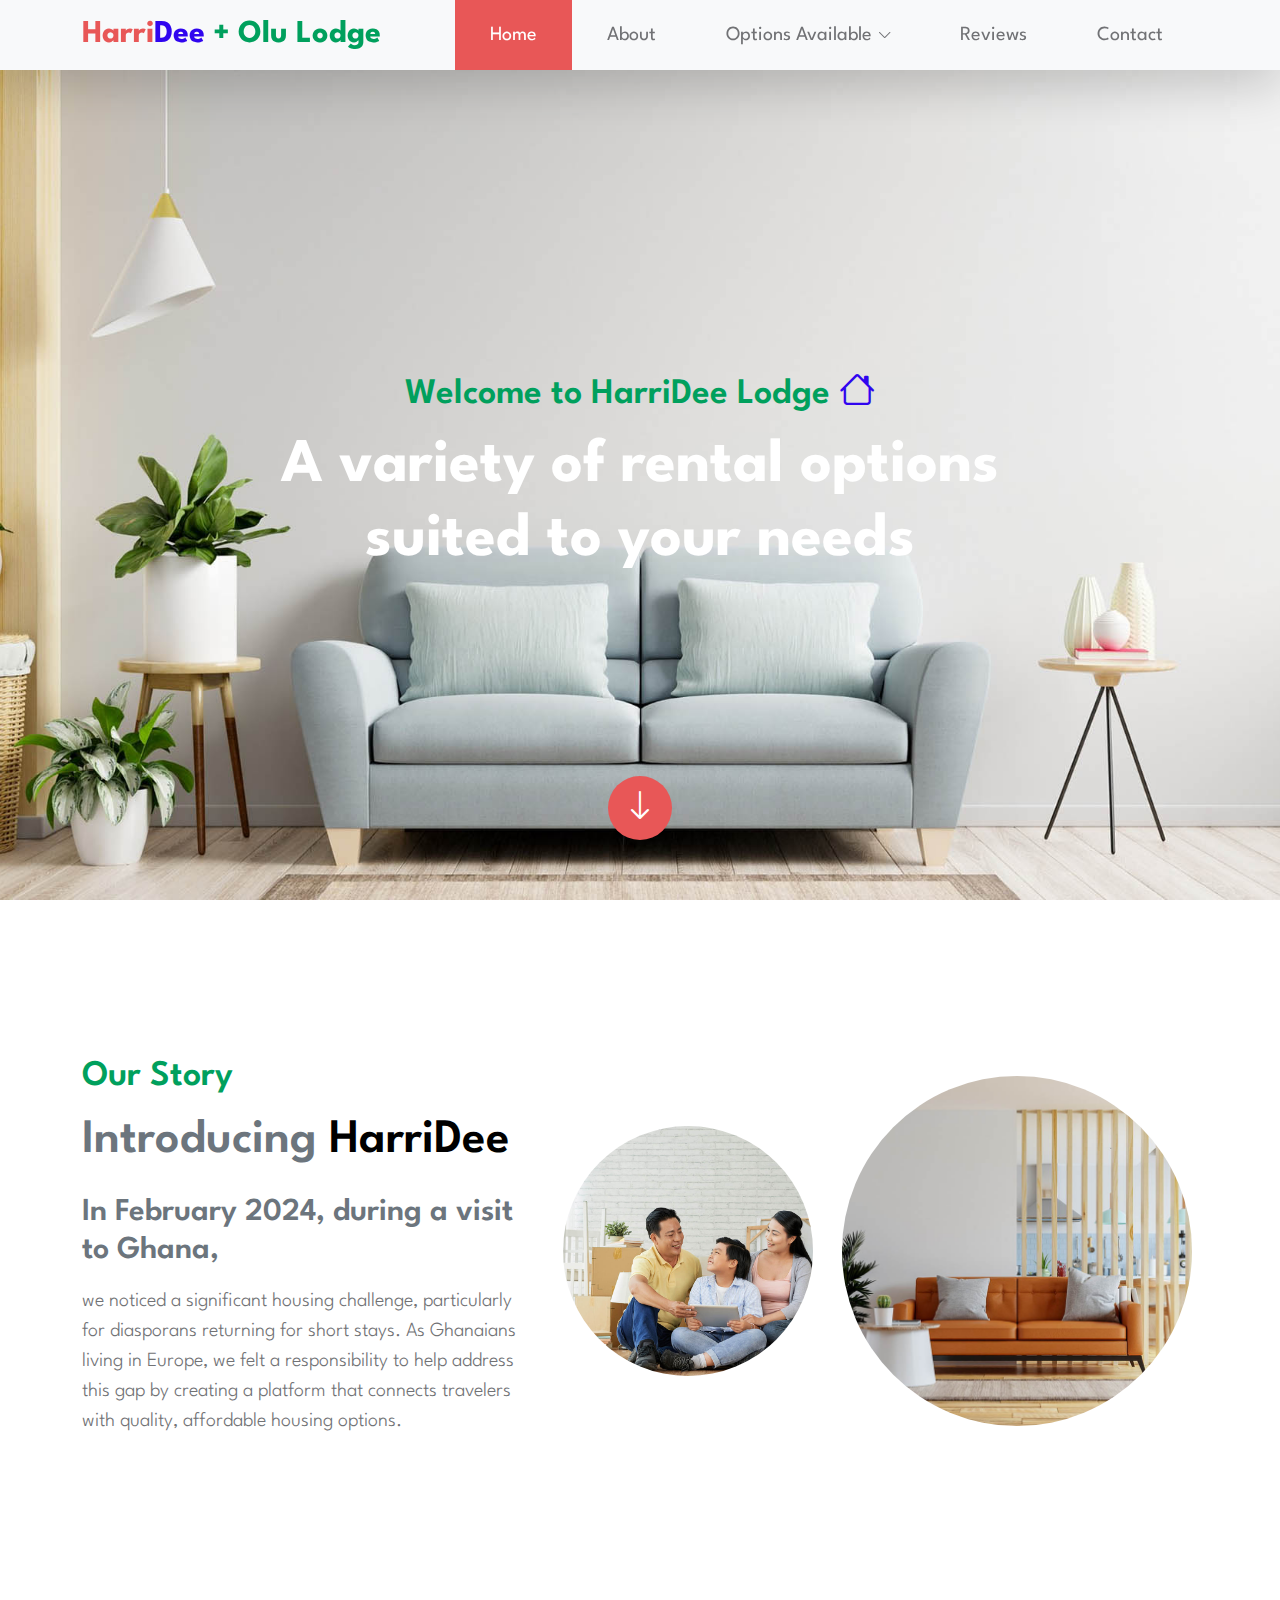
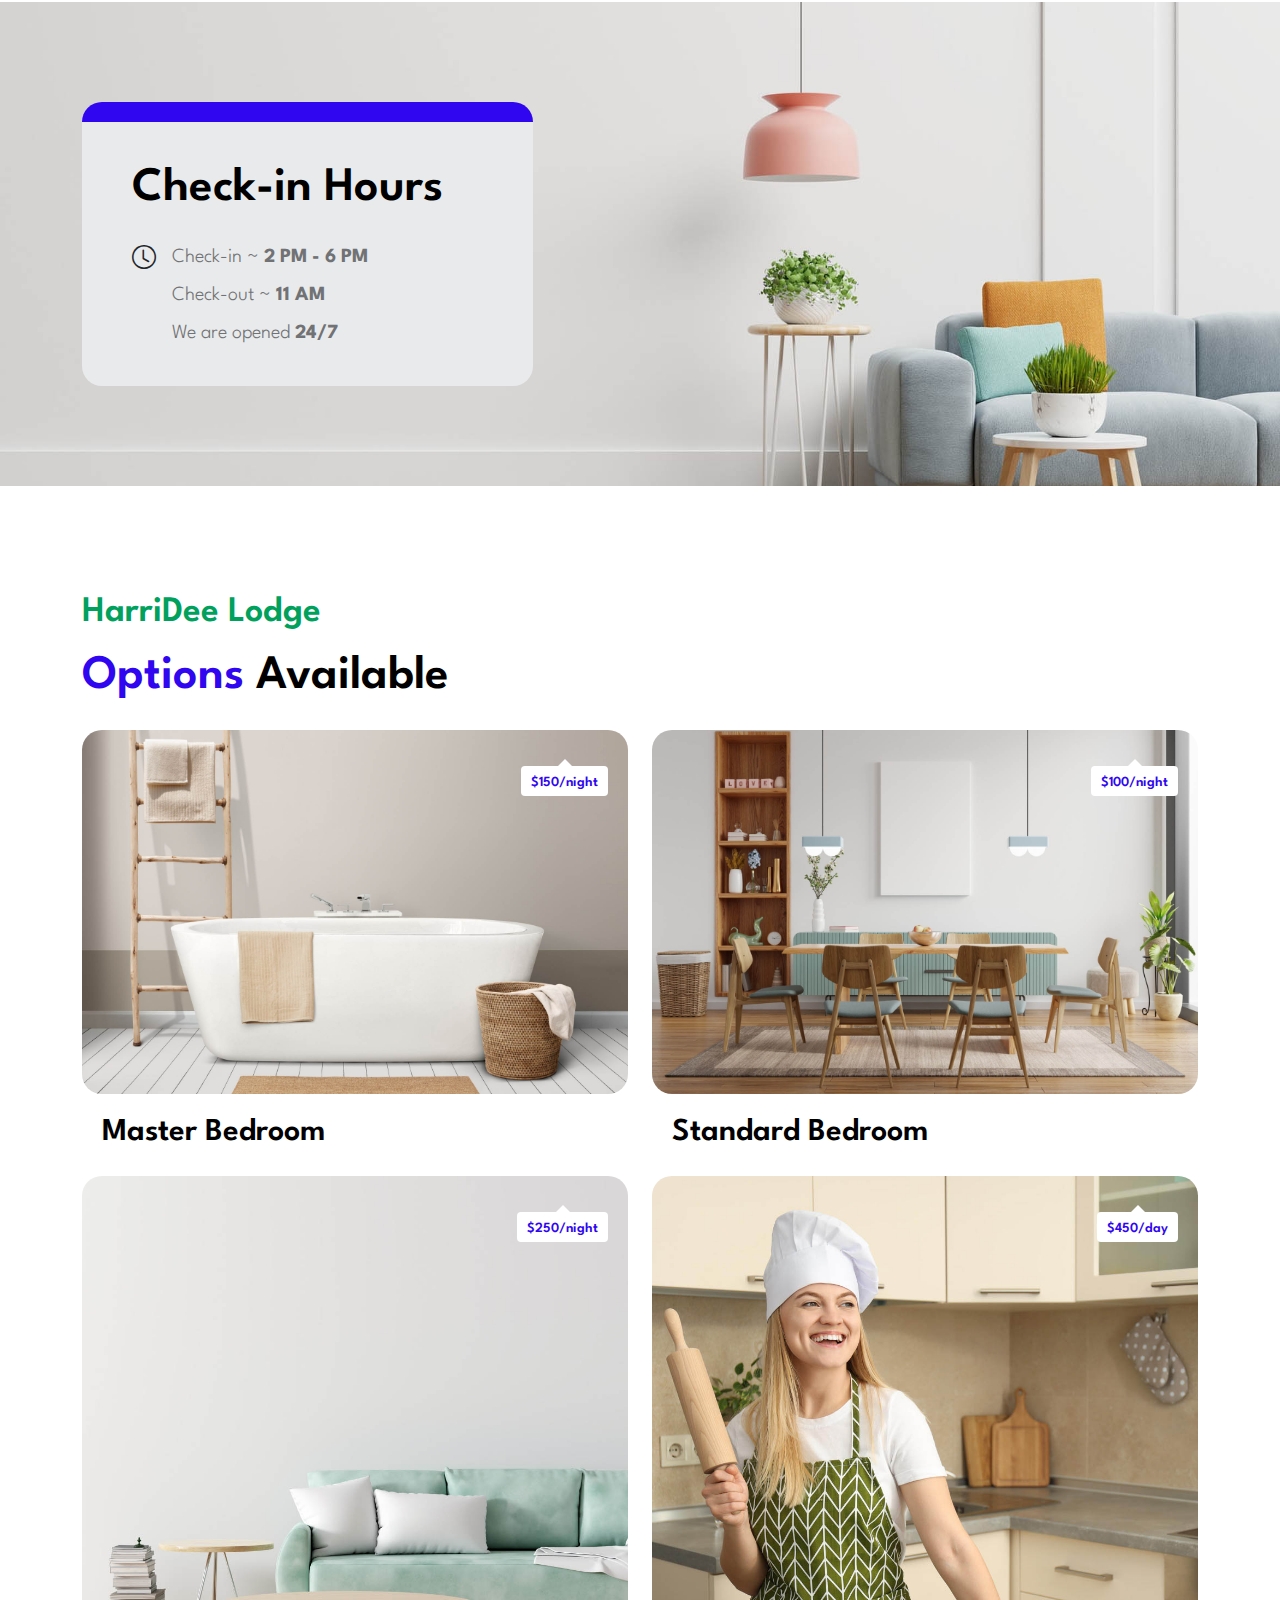
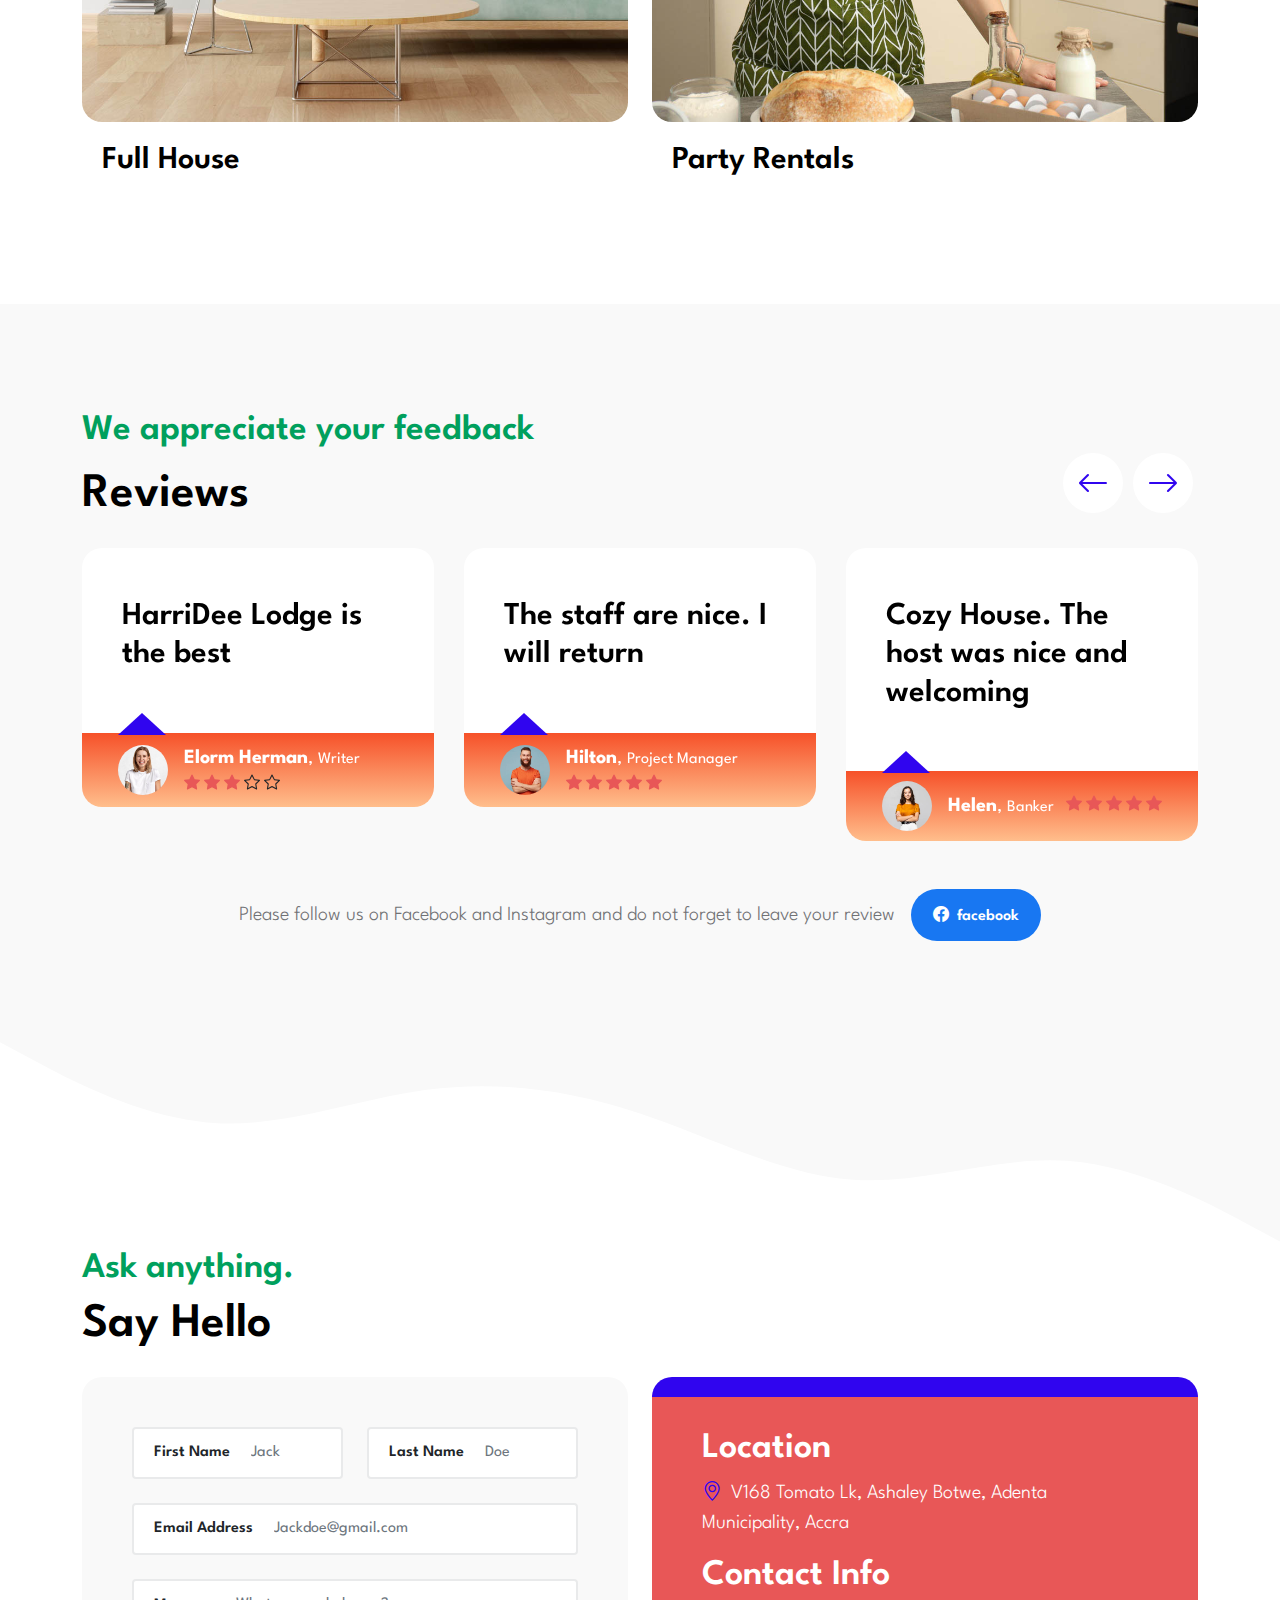
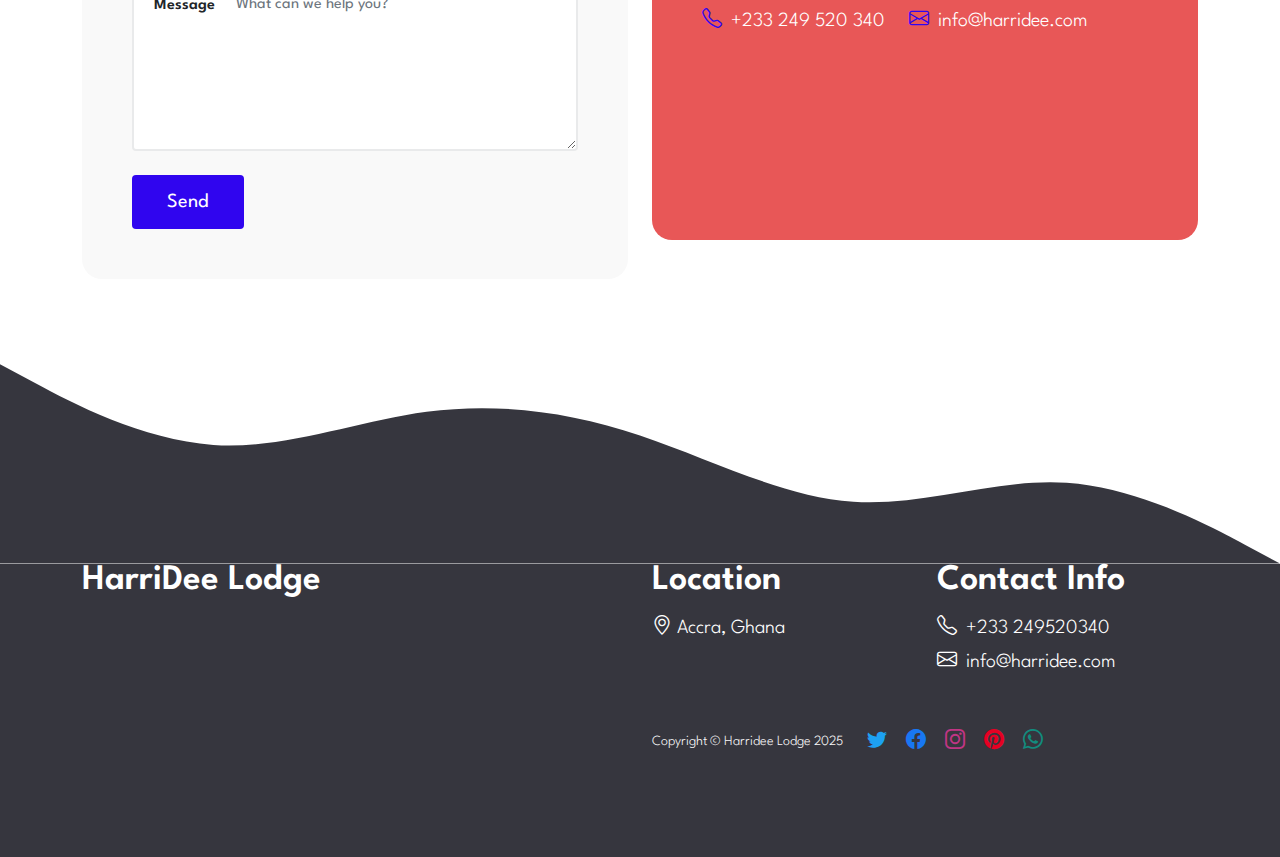
==== index.html @ 0f24d267 "Introduced a new workflow2" ====
<!doctype html>
<html lang="en">
    <head>
        <meta charset="utf-8">
        <meta name="viewport" content="width=device-width, initial-scale=1">

        <meta name="description" content="">
        <meta name="author" content="Tooplate">

        <title>HarriDee Lodge -  HTML CSS Template</title>

        <!-- CSS FILES -->
        <link rel="preconnect" href="https://fonts.googleapis.com">
        
        <link rel="preconnect" href="https://fonts.gstatic.com" crossorigin>

        <link href="https://fonts.googleapis.com/css2?family=League+Spartan:wght@100;300;400;600;700&display=swap" rel="stylesheet">

        <link href="css/bootstrap.min.css" rel="stylesheet">

        <link href="css/bootstrap-icons.css" rel="stylesheet">

        <link href="css/owl.carousel.min.css" rel="stylesheet">

        <link href="css/tooplate-harridee-lodge.css" rel="stylesheet">
        
<!--

Tooplate 2133 Moso Interior template

https://www.tooplate.com/view/2133-moso-interior

Bootstrap 5 HTML CSS Template

-->
    </head>
    
    <body>

        <nav class="navbar navbar-expand-lg bg-light fixed-top shadow-lg">
            <div class="container">
                <a class="navbar-brand" href="index.html">Harri<span class="tooplate-red">Dee</span> <span class="tooplate-green">+ Olu Lodge</span></a>

                <button class="navbar-toggler" type="button" data-bs-toggle="collapse" data-bs-target="#navbarNav" aria-controls="navbarNav" aria-expanded="false" aria-label="Toggle navigation">
                    <span class="navbar-toggler-icon"></span>
                </button>

                <div class="collapse navbar-collapse" id="navbarNav">
                    <ul class="navbar-nav ms-auto">
                        <li class="nav-item">
                            <a class="nav-link click-scroll" href="#section_1">Home</a>
                        </li>

                        <li class="nav-item">
                            <a class="nav-link click-scroll" href="#section_2">About</a>
                        </li>

                        <li class="nav-item dropdown">
                            <a class="nav-link dropdown-toggle click-scroll" href="#section_3" id="navbarLightDropdownMenuLink" role="button" data-bs-toggle="dropdown" aria-expanded="false">Options Available</a>

                            <ul class="dropdown-menu dropdown-menu-light" aria-labelledby="navbarLightDropdownMenuLink">
                                <li><a class="dropdown-item" href="master-bedroom.html">Master Bedroom</a></li>

                                <li><a class="dropdown-item" href="standard-bedroom.html">Standard Bedroom</a></li>

                                <li><a class="dropdown-item" href="full-house.html">Full House</a></li>

                                <li><a class="dropdown-item" href="party-rentals.html">Party Rentals</a></li>
                            </ul>
                        </li>

                        <li class="nav-item">
                            <a class="nav-link click-scroll" href="#section_4">Reviews</a>
                        </li>

                        <li class="nav-item">
                            <a class="nav-link click-scroll" href="#section_5">Contact</a>
                        </li>
                    </ul>
                </div>
            </div>
        </nav>

        <main>

            <section class="hero-section hero-slide d-flex justify-content-center align-items-center" id="section_1">
                <div class="container">
                    <div class="row">

                        <div class="col-lg-8 col-12 text-center mx-auto">
                            <div class="hero-section-text">
                                <small class="section-small-title">Welcome to HarriDee Lodge <i class="hero-icon bi-house"></i></small>

                                <h1 class="hero-title text-white mt-2 mb-4">A variety of rental options suited to your needs</h1>

                                <!-- <form class="custom-form hero-form" action="#" method="get" role="form">
                                    <div class="row">
                                        <div class="col-lg-5 col-md-6 col-12">
                                            <div class="input-group align-items-center">
                                                <label for="product-name">Product</label>

                                                <input type="text" name="product-name" id="product-name" class="form-control" placeholder="Bathroom, Living Room..." required>
                                            </div>
                                        </div>

                                        <div class="col-lg-5 col-md-6 col-12">
                                            <div class="input-group align-items-center">
                                                <label for="last-name">Price</label>

                                                <select name="price-range" class="form-select form-control" id="price-range" aria-label="Default select example">
                                                    <option value="500" selected>$500 to $990</option>
                                                    <option value="1000">$1,000 - 2,900</option>
                                                    <option value="3000">$3,000 - 5,000</option>
                                                    <option value="5000">$5,000 - 10,000</option>
                                                    <option value="11000">$11,000 - 25,000</option>
                                                </select>
                                            </div>
                                        </div>

                                        <div class="col-lg-2 col-md-6 col-12">
                                            <button type="submit" class="form-control">Search</button>
                                        </div>
                                    </div>
                                </form> -->

                                <div class="hero-btn d-flex justify-content-center align-items-center">
                                    <a class="bi-arrow-down hero-btn-link smoothscroll" href="#section_2"></a>
                                </div> 
                            </div>
                        </div>

                    </div>
                </div>
            </section>

            <section class="about-section section-padding" id="section_2">
                <div class="container">
                    <div class="row align-items-center">

                        <div class="col-lg-5 col-12">
                            <small class="section-small-title">Our Story</small>

                            <h2 class="mt-2 mb-4"><span class="text-muted">Introducing</span> HarriDee</h2>

                            <h4 class="text-muted mb-3">In February 2024, during a visit to Ghana,</h4>

                            <p>
                                we noticed a significant housing challenge, particularly for diasporans returning for short stays. As Ghanaians living in Europe, we felt a responsibility to help address this gap by creating a platform that connects travelers with quality, affordable housing options.
                            </p>
                        </div>

                        <div class="col-lg-3 col-md-5 col-5 mx-lg-auto">
                            <img src="images/intro1.jpg" class="about-image about-image-small img-fluid" alt="">
                        </div>

                        <div class="col-lg-4 col-md-7 col-7">
                            <img src="images/intro2.jpg" class="about-image img-fluid" alt="">
                        </div>

                    </div>
                </div>
            </section>


            <section class="featured-section section-padding">
                <div class="container">
                    <div class="row">

                        <div class="col-lg-5 col-12">
                            <div class="custom-block featured-custom-block">
                                <h2 class="mt-2 mb-4">Check-in Hours</h2>

                                <div class="d-flex">
                                    <i class="featured-icon bi-clock me-3"></i>
                                    
                                    <div>
                                        <p class="mb-2">
                                            Check-in ~
                                            <strong class="d-inline">
                                                2 PM - 6 PM
                                            </strong>
                                        </p>

                                        <p class="mb-2">
                                            Check-out ~
                                            <strong class="d-inline">
                                                11 AM
                                            </strong>
                                        </p>

                                        <p class="mb-2">
                                            We are opened
                                            <strong class="d-inline">
                                                24/7
                                            </strong>
                                        </p>
                                    </div>
                                </div>
                            </div>
                        </div>

                    </div>
                </div>
            </section>


            <section class="room-section section-padding" id="section_3">
                <div class="container">
                    <div class="row">

                        <div class="col-lg-12 col-12">
                            <small class="section-small-title">HarriDee Lodge</small>

                            <h2 class="mt-2 mb-4"><span class="tooplate-red">Options </span> Available</h2>
                        </div>

                        <div class="col-lg-6 col-12">
                            <div class="room-thumb">
                                <div class="room-image-wrap">
                                    <a href="master-bedroom.html">
                                        <img src="images/room-options/master1.jpg" class="room-image img-fluid" alt="">
                                    </a>

                                    <div class="room-icons-wrap">
                                        <!-- <div class="room-icons d-flex flex-column align-items-center">
                                            <a href="#" class="room-icon bi-heart"></a>

                                            <a href="#" class="room-icon bi-bookmark"></a>
                                        </div> -->

                                        <p class="room-pricing mb-0 mt-3">
                                            <span class="badge custom-badge">$150/night</span>
                                        </p>
                                    </div>

                                    <div class="room-btn-wrap">
                                        <a href="master-bedroom.html" class="room-btn custom-btn btn d-flex align-items-center align-items-center">Learn more</a>
                                    </div>
                                </div>

                                <div class="room-body">
                                    <h4>Master Bedroom</h4>
                                </div>
                            </div>
                        </div>

                        <div class="col-lg-6 col-12">
                            <div class="room-thumb">
                                <div class="room-image-wrap">
                                    <a href="standard-bedroom.html">
                                        <img src="images/room-options/standard1.jpg" class="room-image img-fluid" alt="">
                                    </a>

                                    <div class="room-icons-wrap">
                                        <!-- <div class="room-icons d-flex flex-column align-items-center">
                                            <a href="#" class="room-icon bi-heart"></a>

                                            <a href="#" class="room-icon bi-bookmark"></a>
                                        </div> -->

                                        <p class="room-pricing mb-0 mt-3">
                                            <span class="badge custom-badge">$100/night</span>
                                        </p>
                                    </div>

                                    <div class="room-btn-wrap">
                                        <a href="standard-bedroom.html" class="room-btn custom-btn btn d-flex align-items-center align-items-center">Learn more</a>
                                    </div>
                                </div>

                                <div class="room-body">
                                    <h4>Standard Bedroom</h4>
                                </div>
                            </div>
                        </div>

                        <div class="col-lg-6 col-12">
                            <div class="room-thumb">
                                <div class="room-image-wrap">
                                    <a href="full-house.html">
                                        <img src="images/room-options/full-house1.jpg" class="room-image img-fluid" alt="">
                                    </a>

                                    <div class="room-icons-wrap">
                                        <!-- <div class="room-icons d-flex flex-column align-items-center">
                                            <a href="#" class="room-icon bi-heart"></a>

                                            <a href="#" class="room-icon bi-bookmark"></a>
                                        </div> -->

                                        <p class="room-pricing mb-0 mt-3">
                                            <span class="badge custom-badge">$250/night</span>
                                        </p>
                                    </div>

                                    <div class="room-btn-wrap">
                                        <a href="full-house.html" class="room-btn custom-btn btn d-flex align-items-center align-items-center">Learn more</a>
                                    </div>
                                </div>

                                <div class="room-body">
                                    <h4>Full House</h4>
                                </div>
                            </div>
                        </div>
                        <div class="col-lg-6 col-12">
                            <div class="room-thumb">
                                <div class="room-image-wrap">
                                    <a href="party-rentals.html">
                                        <img src="images/room-options/party1.jpg" class="room-image img-fluid" alt="">
                                    </a>

                                    <div class="room-icons-wrap">
                                        <!-- <div class="room-icons d-flex flex-column align-items-center">
                                            <a href="#" class="room-icon bi-heart"></a>

                                            <a href="#" class="room-icon bi-bookmark"></a>
                                        </div> -->

                                        <p class="room-pricing mb-0 mt-3">
                                            <span class="badge custom-badge">$450/day</span>
                                        </p>
                                    </div>

                                    <div class="room-btn-wrap">
                                        <a href="party-rentals.html" class="room-btn custom-btn btn d-flex align-items-center align-items-center">Learn more</a>
                                    </div>
                                </div>

                                <div class="room-body">
                                    <h4>Party Rentals</h4>
                                </div>
                            </div>
                        </div>

                        <!-- <div class="col-lg-4 col-12">
                            <div class="room-thumb">
                                <div class="room-image-wrap">
                                    <a href="room-detail.html">
                                        <img src="images/room/childrens-bed-nursery-cot-velvet-childrens-room.jpg" class="room-image img-fluid" alt="">
                                    </a>

                                    <div class="room-icons-wrap">
                                        <div class="room-icons d-flex flex-column align-items-center">
                                            <a href="#" class="room-icon bi-heart"></a>

                                            <a href="#" class="room-icon bi-bookmark"></a>
                                        </div>

                                        <p class="room-pricing mb-0 mt-3">
                                            <span class="badge custom-badge">$850</span>
                                        </p>
                                    </div>

                                    <div class="room-btn-wrap">
                                        <a href="room-detail.html" class="room-btn custom-btn btn d-flex align-items-center align-items-center">Learn more</a>
                                    </div>
                                </div>

                                <div class="room-body">
                                    <h4>Childrens Bedroom</h4>
                                </div>
                            </div>
                        </div> -->

                        <!-- <div class="col-lg-12 col-12">
                            <nav aria-label="Page navigation example">
                                <ul class="pagination justify-content-center">
                                    <li class="page-item">
                                        <a class="page-link" href="#" aria-label="Previous">
                                            <span aria-hidden="true">&laquo;</span>
                                        </a>
                                    </li>

                                    <li class="page-item active" aria-current="page">
                                        <a class="page-link" href="#">1</a>
                                    </li>
                                    
                                    <li class="page-item">
                                        <a class="page-link" href="#">2</a>
                                    </li>
                                    
                                    <li class="page-item">
                                        <a class="page-link" href="#">3</a>
                                    </li>

                                    <li class="page-item">
                                        <a class="page-link" href="#">4</a>
                                    </li>

                                    <li class="page-item">
                                        <a class="page-link" href="#">5</a>
                                    </li>
                                    
                                    <li class="page-item">
                                        <a class="page-link" href="#" aria-label="Next">
                                            <span aria-hidden="true">&raquo;</span>
                                        </a>
                                    </li>
                                </ul>
                            </nav>
                        </div> -->

                    </div>
                </div>
            </section>


            <section class="reviews-section section-padding pb-0" id="section_4">
                <div class="container">
                    <div class="row">

                        <div class="col-lg-12 col-12">
                            <small class="section-small-title">We appreciate your feedback</small>

                            <h2 class="mt-2 mb-4">Reviews</h2>

                            <div class="owl-carousel reviews-carousel">
                                <div class="reviews-thumb">
                                    <div class="reviews-body">
                                        <h4>HarriDee Lodge is the best</h4>
                                    </div>

                                    <div class="reviews-bottom reviews-bottom-up d-flex align-items-center">
                                        <img src="images/avatar/avatar1.jpg" class="avatar-image img-fluid" alt="">

                                        <div class="d-flex align-items-center justify-content-between flex-wrap w-100 ms-3">
                                            <p class="text-white mb-0">
                                                <strong>Elorm Herman</strong>, <small>Writer</small>
                                            </p>

                                            <div class="reviews-icons">
                                                <i class="bi-star-fill"></i>
                                                <i class="bi-star-fill"></i>
                                                <i class="bi-star-fill"></i>
                                                <i class="bi-star"></i>
                                                <i class="bi-star"></i>
                                            </div>
                                        </div>
                                    </div>
                                </div>

                                <div class="reviews-thumb">
                                    <div class="reviews-body">
                                        <h4>The staff are nice. I will return</h4>
                                    </div>

                                    <div class="reviews-bottom reviews-bottom-up d-flex align-items-center">
                                        <img src="images/avatar/avatar2.jpg" class="avatar-image img-fluid" alt="">

                                        <div class="d-flex align-items-center justify-content-between flex-wrap w-100 ms-3">
                                            <p class="text-white mb-0">
                                                <strong>Hilton</strong>, <small>Project Manager</small>
                                            </p>

                                            <div class="reviews-icons">
                                                <i class="bi-star-fill"></i>
                                                <i class="bi-star-fill"></i>
                                                <i class="bi-star-fill"></i>
                                                <i class="bi-star-fill"></i>
                                                <i class="bi-star-fill"></i>
                                            </div>
                                        </div>
                                    </div>
                                </div>

                                <div class="reviews-thumb">
                                    <div class="reviews-body">
                                        <h4>Cozy House. The host was nice and welcoming</h4>
                                    </div>

                                    <div class="reviews-bottom reviews-bottom-up d-flex align-items-center">
                                        <img src="images/avatar/avatar3.jpg" class="avatar-image img-fluid" alt="">

                                        <div class="d-flex align-items-center justify-content-between flex-wrap w-100 ms-3">
                                            <p class="text-white mb-0">
                                                <strong>Helen</strong>, <small>Banker</small>
                                            </p>

                                            <div class="reviews-icons">
                                                <i class="bi-star-fill"></i>
                                                <i class="bi-star-fill"></i>
                                                <i class="bi-star-fill"></i>
                                                <i class="bi-star-fill"></i>
                                                <i class="bi-star-fill"></i>
                                            </div>
                                        </div>
                                    </div>
                                </div>

                                <div class="reviews-thumb">
                                    <div class="reviews-body">
                                        <h4>They have everything you could ask for</h4>
                                    </div>

                                    <div class="reviews-bottom reviews-bottom-up d-flex align-items-center">
                                        <img src="images/avatar/avatar4.jpg" class="avatar-image img-fluid" alt="">

                                        <div class="d-flex align-items-center justify-content-between flex-wrap w-100 ms-3">
                                            <p class="text-white mb-0">
                                                <strong>Portu</strong>, <small>Teacher</small>
                                            </p>

                                            <div class="reviews-icons">
                                                <i class="bi-star-fill"></i>
                                                <i class="bi-star-fill"></i>
                                                <i class="bi-star-fill"></i>
                                                <i class="bi-star-fill"></i>
                                                <i class="bi-star"></i>
                                            </div>
                                        </div>
                                    </div>
                                </div>

                                <div class="reviews-thumb">
                                    <div class="reviews-body">
                                        <h4>Thank you for the hospitality</h4>
                                    </div>

                                    <div class="reviews-bottom reviews-bottom-up d-flex align-items-center">
                                        <img src="images/avatar/avatar5.jpg" class="avatar-image img-fluid" alt="">

                                        <div class="d-flex align-items-center justify-content-between flex-wrap w-100 ms-3">
                                            <p class="text-white mb-0">
                                                <strong>Christable</strong>, <small>Nurse</small>
                                            </p>

                                            <div class="reviews-icons">
                                                <i class="bi-star-fill"></i>
                                                <i class="bi-star-fill"></i>
                                                <i class="bi-star-fill"></i>
                                                <i class="bi-star-fill"></i>
                                                <i class="bi-star"></i>
                                            </div>
                                        </div>
                                    </div>
                                </div>
                            </div>

                            <div class="col-lg-12 col-12">
                                <p class="d-flex justify-content-center align-items-center mt-lg-5">Please follow us on Facebook and Instagram and do not forget to leave your review <a href="#" class="custom-btn btn ms-3"><i class="bi-facebook me-2"></i>facebook</a></p>
                            </div>
                        </div>

                    </div>
                </div>
            </section>


            <section class="contact-section" id="section_5">
                <svg xmlns="http://www.w3.org/2000/svg" viewBox="0 0 1440 320"><path fill="#f9f9f9" fill-opacity="1" d="M0,96L40,117.3C80,139,160,181,240,186.7C320,192,400,160,480,149.3C560,139,640,149,720,176C800,203,880,245,960,250.7C1040,256,1120,224,1200,229.3C1280,235,1360,277,1400,298.7L1440,320L1440,0L1400,0C1360,0,1280,0,1200,0C1120,0,1040,0,960,0C880,0,800,0,720,0C640,0,560,0,480,0C400,0,320,0,240,0C160,0,80,0,40,0L0,0Z"></path></svg>
                <div class="container">
                    <div class="row">

                        <div class="col-lg-12 col-12">
                            <small class="section-small-title">Ask anything.</small>

                            <h2 class="mb-4">Say Hello</h2>
                        </div>

                        <div class="col-lg-6 col-12">
                            <form class="custom-form contact-form" action="#" method="post" role="form">
                                <div class="row">
                                    <div class="col-lg-6 col-md-6 col-12">
                                        <div class="input-group align-items-center">
                                            <label for="first-name">First Name</label>

                                            <input type="text" name="first-name" id="first-name" class="form-control" placeholder="Jack" required>
                                        </div>
                                    </div>

                                    <div class="col-lg-6 col-md-6 col-12">
                                        <div class="input-group align-items-center">
                                            <label for="last-name">Last Name</label>

                                            <input type="text" name="last-name" id="last-name" class="form-control" placeholder="Doe" required>
                                        </div>
                                    </div>
                                </div>

                                <div class="input-group align-items-center">
                                    <label for="email">Email Address</label>

                                     <input type="email" name="email" id="email" pattern="[^ @]*@[^ @]*" class="form-control" placeholder="Jackdoe@gmail.com" required>
                                </div>

                                <div class="input-group textarea-group">
                                    <label for="message">Message</label>

                                    <textarea name="message" rows="6" class="form-control" id="message" placeholder="What can we help you?"></textarea>
                                </div>

                                <div class="col-lg-3 col-md-4 col-6">
                                    <button type="submit" class="form-control">Send</button>
                                </div>
                            </form>
                        </div>

                        <div class="col-lg-6 col-12 mt-5 mt-lg-0">
                            <div class="custom-block">

                                <h3 class="text-white mb-2">Location</h3>

                                <p class="text-white mb-2">
                                    <i class="contact-icon bi-geo-alt me-1"></i>

                                    V168 Tomato Lk, Ashaley Botwe, Adenta Municipality, Accra
                                </p>

                                <h3 class="text-white mt-3 mb-2">Contact Info</h3>

                                <div class="d-flex flex-wrap">
                                    <p class="text-white mb-2 me-4">
                                        <i class="contact-icon bi-telephone me-1"></i>

                                        <a href="tel: 090-080-0760" class="text-white">
                                            +233 249 520 340
                                        </a>
                                    </p>

                                    <p class="text-white">
                                        <i class="contact-icon bi-envelope me-1"></i>

                                        <a href="mailto:info@company.com" class="text-white">
                                            info@harridee.com
                                        </a>
                                    </p>
                                </div>

                                <iframe class="google-map mt-2" src="https://maps.app.goo.gl/jLnEjmfNmerigtCb9" width="100%" height="150" style="border:0;" allowfullscreen="" loading="lazy"></iframe>
                            </div>
                        </div>

                    </div>
                </div>
            </section>

            <svg xmlns="http://www.w3.org/2000/svg" viewBox="0 0 1440 320"><path fill="#36363e" fill-opacity="1" d="M0,96L40,117.3C80,139,160,181,240,186.7C320,192,400,160,480,149.3C560,139,640,149,720,176C800,203,880,245,960,250.7C1040,256,1120,224,1200,229.3C1280,235,1360,277,1400,298.7L1440,320L1440,320L1400,320C1360,320,1280,320,1200,320C1120,320,1040,320,960,320C880,320,800,320,720,320C640,320,560,320,480,320C400,320,320,320,240,320C160,320,80,320,40,320L0,320Z"></path></svg>            
        </main>

        <footer class="site-footer section-padding">
            <div class="container">
                <div class="row">

                    <div class="col-lg-3 col-md-5 col-12 mb-3">
                        <h3><a href="index.html" class="custom-link mb-1">HarriDee Lodge</a></h3>
                    </div>

                    <div class="col-lg-3 col-md-3 col-12 ms-lg-auto mb-3">
                        <h3 class="text-white mb-3">Location</h3>

                        <p class="text-white mt-2">
                            <i class="bi-geo-alt"></i>
                            Accra, Ghana
                        </p>
                    </div>

                    <div class="col-lg-3 col-md-4 col-12 mb-3">
                        <h3 class="text-white mb-3">Contact Info</h3>

                            <p class="text-white mb-1">
                                <i class="bi-telephone me-1"></i>

                                <a href="tel: 090-080-0760" class="text-white">
                                    +233 249520340
                                </a>
                            </p>

                            <p class="text-white mb-0">
                                <i class="bi-envelope me-1"></i>

                                <a href="mailto:info@company.com" class="text-white">
                                    info@harridee.com
                                </a>
                            </p>
                    </div>

                    <div class="col-lg-6 col-md-7 copyright-text-wrap col-12 d-flex flex-wrap align-items-center mt-4 ms-auto">
                        <p class="copyright-text mb-0 me-4">Copyright © Harridee Lodge 2025</p>

                        <ul class="social-icon">
                            <li class="social-icon-item">
                                <a href="#" class="social-icon-link social-icon-twitter bi-twitter"></a>
                            </li>

                            <li class="social-icon-item">
                                <a href="#" class="social-icon-link social-icon-facebook bi-facebook"></a>
                            </li>

                            <li class="social-icon-item">
                                <a href="#" class="social-icon-link social-icon-instagram bi-instagram"></a>
                            </li>

                            <li class="social-icon-item">
                                <a href="#" class="social-icon-link social-icon-pinterest bi-pinterest"></a>
                            </li>

                            <li class="social-icon-item">
                                <a href="#" class="social-icon-link social-icon-whatsapp bi-whatsapp"></a>
                            </li>
                        </ul>
                    </div>

                </div>
            </div>
        </footer>

        <!-- JAVASCRIPT FILES -->
        <script src="js/jquery.min.js"></script>
        <script src="js/bootstrap.min.js"></script>
        <script src="js/click-scroll.js"></script>
        <script src="js/jquery.backstretch.min.js"></script>
        <script src="js/owl.carousel.min.js"></script>
        <script src="js/custom.js"></script>

    </body>
</html>
---- css/tooplate-harridee-lodge.css ----
/*

Tooplate 2133 Moso Interior tooplate-moso-interior

https://www.tooplate.com/view/2133-moso-interior

*/

/*---------------------------------------
  CUSTOM PROPERTIES ( VARIABLES )             
-----------------------------------------*/
:root {
  --white-color:                  #ffffff;
  --primary-color:                #e85757;
  --secondary-color:              #3005ef;
  --section-bg-color:             #f9f9f9;
  --site-footer-bg-color:         #36363e;
  --custom-btn-bg-color:          #00a05d;
  --dark-color:                   #000000;
  --p-color:                      #717275;
  --border-color:                 #e9eaeb;

  --twitter-color:                #1da1f2;
  --facebook-color:               #1877f2;
  --instagram-color:              #c13584;
  --pinterest-color:              #e60023;
  --whatsapp-color:               #128c7e;

  --body-font-family:             'League Spartan', sans-serif;

  --h1-font-size:                 62px;
  --h2-font-size:                 48px;
  --h3-font-size:                 36px;
  --h4-font-size:                 32px;
  --h5-font-size:                 24px;
  --h6-font-size:                 22px;
  --p-font-size:                  20px;
  --btn-font-size:                16px;
  --copyright-font-size:          14px;

  --border-radius-large:          100px;
  --border-radius-medium:         20px;
  --border-radius-small:          10px;

  --font-weight-thin:             100;
  --font-weight-light:            300;
  --font-weight-normal:           400;
  --font-weight-semibold:         600;
  --font-weight-bold:             700;
}

body {
    background-color: var(--white-color);
    font-family: var(--body-font-family); 
    padding-top: 70px;
}

/*---------------------------------------
  TYPOGRAPHY               
-----------------------------------------*/

h2,
h3,
h4,
h5,
h6 {
  color: var(--dark-color);
}

h1,
h2,
h3,
h4,
h5,
h6 {
  font-weight: var(--font-weight-semibold);
}

h1 {
  font-size: var(--h1-font-size);
  font-weight: var(--font-weight-bold);
}

h2 {
  font-size: var(--h2-font-size);
}

h3 {
  font-size: var(--h3-font-size);
}

h4 {
  font-size: var(--h4-font-size);
}

h5 {
  font-size: var(--h5-font-size);
  line-height: normal;
}

h6 {
  font-size: var(--h6-font-size);
}

p {
  color: var(--p-color);
  font-size: var(--p-font-size);
  font-weight: var(--font-weight-light);
}

ul li {
  color: var(--p-color);
  font-size: var(--p-font-size);
  font-weight: var(--font-weight-normal);
}

a, 
button {
  touch-action: manipulation;
  transition: all 0.3s;
}

a {
  color: var(--p-color);
  text-decoration: none;
}

a:hover {
  color: var(--secondary-color);
}

b,
strong {
  font-weight: var(--font-weight-bold);
}

.tooplate-red {
	color: var(--secondary-color);
}
.tooplate-green {
	color: var(--custom-btn-bg-color);
}


/*---------------------------------------
  SECTION               
-----------------------------------------*/
.section-padding {
  padding-top: 100px;
  padding-bottom: 100px;
}

.section-bg {
  background: var(--section-bg-color);
}

.section-small-title {
  color: var(--custom-btn-bg-color);
  font-size: var(--h3-font-size);
  font-weight: var(--font-weight-semibold);
  display: block;
}

.section-overlay {
  background: rgba(0, 0, 0, 0.25);
  position: absolute;
  top: 0;
  left: 0;
  pointer-events: none;
  width: 100%;
  height: 100%;
}

.custom-block {
  background: var(--primary-color);
  border-top: 20px solid var(--secondary-color);
  border-radius: var(--border-radius-medium);
  position: relative;
  overflow: hidden;
  padding: 30px 50px;
}

.featured-custom-block {
  background: var(--border-color);
}

.room-detail-custom-block {
  background: transparent;
  border-top: 0;
  border-radius: 0;
  padding: 30px;
}

.pagination {
  margin-top: 30px;
  margin-bottom: 0;
}

.page-link {
  border-color: var(--border-color);
  border-radius: var(--border-radius-large);
  color: var(--p-color);
  font-size: var(--copyright-font-size);
  padding: 0;
  width: 45px;
  height: 45px;
  line-height: 45px;
  text-align: center;
  margin-right: 10px;
  margin-left: 10px;
}

.page-item.active .page-link,
.page-link:hover {
  background: var(--secondary-color);
  border-color: transparent;
  color: var(--white-color);
}

.page-item:first-child .page-link,
.page-item:last-child .page-link {
  border: 0;
  border-radius: var(--border-radius-large);
}

.page-item:not(:first-child) .page-link {
  margin-left: 5px;
}


/*---------------------------------------
  CUSTOM LINK               
-----------------------------------------*/
.custom-link {
  color: var(--p-color);
  position: relative;
  overflow: hidden;
  z-index: 1;
  display: inline-block;
  vertical-align: middle;
  transition: all .3s cubic-bezier(.645,.045,.355,1);
  padding-bottom: 2px;
}

.custom-link::after {
  content: "";
  width: 0;
  height: 2px;
  bottom: 0;
  position: absolute;
  left: auto;
  right: 0;
  z-index: -1;
  transition: width .6s cubic-bezier(.25,.8,.25,1) 0s;
  background: currentColor;
}

.custom-link:hover::after {
  width: 100%;
  left: 0;
  right: auto;
}

.custom-link:hover {
  color: var(--primary-color);
}

.custom-link:hover::after {
  background: var(--custom-btn-bg-color);
}


/*---------------------------------------
  CUSTOM BADGE               
-----------------------------------------*/
.custom-badge {
  background: var(--white-color);
  display: inline-block;
  vertical-align: top;
  position: relative;
  color: var(--secondary-color);
  font-size: var(--copyright-font-size);
  font-weight: var(--font-weight-semibold);
  padding: 10px 10px 6px 10px;
}

.custom-badge::before {
  content: "";
  display: block;
  margin: auto;
  width: 0;
  height: 0;
  border-bottom: 7px solid var(--white-color);
  border-right: 7px solid transparent;
  border-left: 7px solid transparent;
  position: absolute;
  top: -7px;
  right: 0;
  left: 0;
}


/*---------------------------------------
  CUSTOM BUTTON               
-----------------------------------------*/
.custom-btn {
  background: var(--custom-btn-bg-color);
  border: 2px solid transparent;
  border-radius: var(--border-radius-large);
  color: var(--white-color);
  font-size: var(--btn-font-size);
  font-weight: var(--font-weight-semibold);
  line-height: normal;
  padding: 15px 20px;
}

.custom-btn:hover {
  background: transparent;
  border-color: var(--custom-btn-bg-color);
  color: var(--custom-btn-bg-color);
}

.custom-border-btn {
  background: transparent;
  border: 2px solid var(--border-color);
  color: var(--white-color);
}

.custom-border-btn:hover {
  background: var(--white-color);
  border-color: var(--white-color);
  color: var(--secondary-color);
}


/*---------------------------------------
  NAVIGATION              
-----------------------------------------*/
.navbar {
  padding-top: 0;
  padding-bottom: 0;
  transition: all 0.3s;
}

.navbar-brand {
  font-size: var(--h4-font-size);
  font-weight: var(--font-weight-bold);
}

.navbar-brand,
.navbar-brand:hover {
  color: var(--primary-color);
}

.navbar-expand-lg .navbar-nav .nav-link {
  margin-right: 0;
  margin-left: 0;
  padding: 20px 35px;
}

.navbar-nav .nav-link {
  display: inline-block;
  color: var(--p-bg-color);
  font-size: var(--menu-font-size);
  font-weight: var(--font-weight-medium);
  position: relative;
  padding-top: 15px;
  padding-bottom: 15px;
}

.navbar-nav .nav-link.active, 
.navbar-nav .nav-link:hover {
  background: var(--primary-color);
  color: var(--white-color);
}

.dropdown-menu {
  border-radius: 0;
  border: 0;
  padding: 0;
}

.dropdown-item {
  border-bottom: 1px solid var(--border-color);
  display: inline-block;
  color: var(--p-bg-color);
  font-size: var(--menu-font-size);
  font-weight: var(--font-weight-medium);
  position: relative;
  padding-top: 10px;
  padding-bottom: 10px;
}

.dropdown-menu li:last-child .dropdown-item {
  border-bottom: 0;
}

.dropdown-item.active, 
.dropdown-item:active,
.dropdown-item:focus, 
.dropdown-item:hover {
  background: var(--primary-color);
  color: var(--white-color);
}

.dropdown-toggle::after {
  content: "\f282";
  display: inline-block;
  font-family: bootstrap-icons !important;
  font-size: var(--copyright-font-size);
  font-style: normal;
  font-weight: normal !important;
  font-variant: normal;
  text-transform: none;
  line-height: 1;
  vertical-align: -.125em;
  -webkit-font-smoothing: antialiased;
  -moz-osx-font-smoothing: grayscale;
  position: relative;
  left: 2px;
  border: 0;
}

@media screen and (min-width: 992px) {
  .dropdown:hover .dropdown-menu {
    display: block;
    margin-top: 0;
  }
}

.navbar-toggler {
  border: 0;
  padding: 0;
  cursor: pointer;
  margin: 0;
  width: 30px;
  height: 35px;
  outline: none;
}

.navbar-toggler:focus {
  outline: none;
  box-shadow: none;
}

.navbar-toggler[aria-expanded="true"] .navbar-toggler-icon {
  background: transparent;
}

.navbar-toggler[aria-expanded="true"] .navbar-toggler-icon:before,
.navbar-toggler[aria-expanded="true"] .navbar-toggler-icon:after {
  transition: top 300ms 50ms ease, -webkit-transform 300ms 350ms ease;
  transition: top 300ms 50ms ease, transform 300ms 350ms ease;
  transition: top 300ms 50ms ease, transform 300ms 350ms ease, -webkit-transform 300ms 350ms ease;
  top: 0;
}

.navbar-toggler[aria-expanded="true"] .navbar-toggler-icon:before {
  transform: rotate(45deg);
}

.navbar-toggler[aria-expanded="true"] .navbar-toggler-icon:after {
  transform: rotate(-45deg);
}

.navbar-toggler .navbar-toggler-icon {
  background: var(--dark-color);
  transition: background 10ms 300ms ease;
  display: block;
  width: 30px;
  height: 2px;
  position: relative;
}

.navbar-toggler .navbar-toggler-icon:before,
.navbar-toggler .navbar-toggler-icon:after {
  transition: top 300ms 350ms ease, -webkit-transform 300ms 50ms ease;
  transition: top 300ms 350ms ease, transform 300ms 50ms ease;
  transition: top 300ms 350ms ease, transform 300ms 50ms ease, -webkit-transform 300ms 50ms ease;
  position: absolute;
  right: 0;
  left: 0;
  background: var(--dark-color);
  width: 30px;
  height: 2px;
  content: '';
}

.navbar-toggler .navbar-toggler-icon::before {
  top: -8px;
}

.navbar-toggler .navbar-toggler-icon::after {
  top: 8px;
}


/*---------------------------------------
  SITE HEADER for Options available             
-----------------------------------------*/
.site-header-master {
  background-image: url('../images/room-options/master2.jpg');
  background-repeat: no-repeat;
  background-position: center;
  background-size: cover;
  padding-top: 150px;
  padding-bottom: 150px;
}

.site-header-standard {
  background-image: url('../images/room-options/standard2.jpg');
  background-repeat: no-repeat;
  background-position: center;
  background-size: cover;
  padding-top: 150px;
  padding-bottom: 150px;
}

.site-header-full {
  background-image: url('../images/room-options/full-house2.jpg');
  background-repeat: no-repeat;
  background-position: center;
  background-size: cover;
  padding-top: 150px;
  padding-bottom: 150px;
}

.site-header-party {
  background-image: url('../images/room-options/party2.jpg');
  background-repeat: no-repeat;
  background-position: center;
  background-size: cover;
  padding-top: 150px;
  padding-bottom: 150px;
}


/*---------------------------------------
  HERO              
-----------------------------------------*/
.hero-section {
  position: relative;
  padding-top: 150px;
  padding-bottom: 150px;
  min-height: 580px;
}

@media screen and (min-width: 991px) {
  .hero-section {
    height: calc(100vh - 70px);
  }
}

.hero-form {
  background: var(--white-color);
  border-radius: var(--border-radius-small);
  padding: 40px;
  padding-bottom: 16px;
}

.hero-icon,
.contact-icon {
  color: var(--secondary-color);
}

.hero-btn {
  position: absolute;
  bottom: 0;
  right: 0;
  left: 0;
  margin: 60px auto;
}

.hero-btn-link {
  background: var(--primary-color);
  border-radius: var(--border-radius-large);
  color: var(--white-color);
  font-size: var(--h4-font-size);
  width: 64px;
  height: 64px;
  line-height: 68px;
  text-align: center;
}

.hero-btn-link:hover {
  background: var(--secondary-color);
  color: var(--white-color);
}


/*---------------------------------------
  ABOUT              
-----------------------------------------*/
.about-section {
  padding-top: 150px;
  padding-bottom: 150px;
}

.about-image {
  display: block;
  border-radius: 100%;
  width: 350px;
  height: 350px;
  object-fit: cover;
}

.about-image-small {
  display: block;
  margin: auto;
  width: 250px;
  height: 250px;
}

/*---------------------------------------
  FEATURED              
-----------------------------------------*/
.featured-section {
  background-image: url('../images/background1.jpg');
  background-repeat: no-repeat;
  background-position: center;
  background-size: cover;
}

.featured-icon {
  font-size: var(--h5-font-size);
}


/*---------------------------------------
  REVIEWS              
-----------------------------------------*/
.reviews-section {
  background: var(--section-bg-color);
}

.reviews-carousel .owl-item img,
.avatar-image {
  border-radius: var(--border-radius-large);
  width: 50px;
  height: 50px;
  object-fit: cover;
}

.reviews-carousel .owl-nav {
  position: absolute;
  top: -100px;
  right: 0;
}

.reviews-carousel .owl-nav button.owl-next, 
.reviews-carousel .owl-nav button.owl-prev {
  background: var(--white-color);
  border-radius: var(--border-radius-large);
  width: 60px;
  height: 60px;
  margin: 5px;
  transition: all 0.5s;
}

.reviews-carousel .owl-nav button.owl-next:hover, 
.reviews-carousel .owl-nav button.owl-prev:hover {
  background: var(--secondary-color);
}

.reviews-carousel .owl-prev:hover span::before, 
.reviews-carousel .owl-next:hover span::before {
  color: var(--white-color);
}

.reviews-carousel .owl-prev span, 
.reviews-carousel .owl-next span {
  display: block;
  color: transparent;
  width: 60px;
  height: 60px;
  line-height: 60px;
}

.reviews-carousel .owl-prev span::before, 
.reviews-carousel .owl-next span::before {
  font-family: bootstrap-icons;
  display: block;
  font-size: var(--h4-font-size);
  color: var(--secondary-color);
}

.reviews-carousel .owl-prev span::before {
  content: "\f12f";
}

.reviews-carousel .owl-next span::before {
  content: "\f138";
}

.reviews-thumb {
  background: var(--white-color);
  border-radius: var(--border-radius-medium);
  position: relative;
  overflow: hidden;
}

.reviews-body {
  padding: 50px 40px;
}

.reviews-bottom {
  background: var(--secondary-color);
  background: linear-gradient(180deg, rgba(246,81,41,1) 0%, rgba(255,190,140,1) 100%);
  position: relative;
  padding: 10px 36px;
}

.reviews-bottom-up::before {
  content: "";
  display: block;
  margin: auto;
  width: 0;
  height: 0;
  border-bottom: 22px solid var(--secondary-color);
  border-left: 24px solid transparent;
  border-right: 24px solid transparent;
  position: absolute;
  top: -20px;
  left: 36px;
}

.bi-star-fill {
  color: var(--primary-color);
}

.reviews-section .custom-btn {
  background: var(--facebook-color);
}

.reviews-section .custom-btn:hover {
  background: transparent;
  border-color: var(--facebook-color);
  color: var(--facebook-color);
}

.reviews-bottom small {
  font-size: var(--btn-font-size);
  font-weight: var(--font-weight-normal);
}


/*---------------------------------------
 Options Available              
-----------------------------------------*/
.room-section {
  background: var(--white-color);
}

.room-listing-page .room-section {
  padding-bottom: 0;
}

.room-thumb {
  margin-bottom: 24px;
}

.room-image-wrap {
  position: relative;
}

.room-image-wrap:hover .room-btn-wrap {
  opacity: 1;
}

.room-icons-wrap {
  position: absolute;
  top: 0;
  right: 0;
  margin: 20px;
}

.room-icons {
  background: var(--white-color);
  border-radius: var(--border-radius-small);
  padding: 20px 15px;
}

.room-icon {
  line-height: normal;
  margin-bottom: 10px;
}

.room-icon:last-child {
  margin-bottom: 0;
}

.room-pricing-text {
  color: var(--secondary-color);
}

.room-condition-text {
  color: var(--custom-btn-bg-color);
}

.room-image {
  display: block;
  border-radius: var(--border-radius-medium);
}

.room-body {
  padding: 20px;
  padding-bottom: 0;
}

.room-btn-wrap {
  position: absolute;
  top: 50%;
  left: 50%;
  transform: translate(-50%, -50%);
  opacity: 0;
  transition: all 0.5s;
}

.room-btn {
  background: var(--primary-color);
  font-size: var(--copyright-font-size);
  width: 100px;
  height: 100px;
  text-transform: uppercase;
}

.room-btn:hover {
  border-color: transparent;
  background: var(--secondary-color);
  color: var(--white-color);
}

.room-detail-bar {
  padding: 20px;
}

.room-listing-page .navbar-nav .nav-link.active,
.room-detail-page .navbar-nav .nav-link.active {
  background: transparent;
  color: var(--p-color);
}

.room-listing-page .navbar-nav .nav-link.active:hover,
.room-detail-page .navbar-nav .nav-link.active:hover {
  background: var(--primary-color);
  color: var(--white-color);
}


/*---------------------------------------
  CONTACT               
-----------------------------------------*/
.contact-section {
  background: var(--white-color);
}

.contact-form {
  background: var(--section-bg-color);
  border-radius: var(--border-radius-medium);
  padding: 50px;
}

.contact-form label {
  font-weight: var(--font-weight-semibold);
}

.google-map {
  display: block;
  border-radius: var(--border-radius-medium);
}


/*---------------------------------------
  CUSTOM FORM               
-----------------------------------------*/
.custom-form .input-group {
  background-color: var(--white-color);
  border: 2px solid var(--border-color);
  border-radius: .25rem;
  margin-bottom: 24px;
  padding-left: 20px;
}

.custom-form .textarea-group label {
  margin-top: 13px;
}

.custom-form label {
  margin-right: 10px;
  margin-bottom: 0;
}

.custom-form .form-control {
  background-color: var(--white-color);
  box-shadow: none;
  border: 0;
  color: var(--p-color);
  padding-top: 12px;
  padding-bottom: 12px;
  outline: none;
}

.custom-form .form-control:hover,
.custom-form .form-control:focus {
  border-color: var(--secondary-color);
}

.custom-form button[type="submit"] {
  background: var(--secondary-color);
  border: none;
  color: var(--white-color);
  font-size: var(--p-font-size);
  font-weight: var(--font-weight-normal);
  transition: all 0.3s;
  margin-bottom: 0;
}

.custom-form button[type="submit"]:hover,
.custom-form button[type="submit"]:focus {
  background: var(--primary-color);
  border-color: transparent;
}


/*---------------------------------------
  FILTER FORM              
-----------------------------------------*/
.filter-form {
  border: 1px solid var(--border-color);
  border-radius: var(--border-radius-small);
  padding: 30px;
}

.filter-form-small-title {
  display: block;
  margin-bottom: 10px;
}

.filter-form .form-select {
  border: 2px solid var(--border-color);
}

.filter-form .form-check-label {
  color: var(--p-color);
}


/*---------------------------------------
  SITE FOOTER              
-----------------------------------------*/
.site-footer {
  background: var(--site-footer-bg-color);
  padding-top: 0;
}

.site-footer h3 {
  line-height: normal;
}

.site-footer h3 .custom-link,
.site-footer .social-icon-link:hover {
  color: var(--white-color);
}

.site-footer h3 .custom-link:hover {
  color: var(--primary-color);
}

.copyright-text {
  color: var(--section-bg-color);
  font-size: var(--copyright-font-size);
  margin-top: 10px;
}

.site-footer .social-icon-link {
  margin-top: 10px;
}


/*---------------------------------------
  SOCIAL ICON               
-----------------------------------------*/
.social-icon {
  margin: 0;
  padding: 0;
}

.social-icon-item {
  list-style: none;
  display: inline-block;
  vertical-align: top;
}

.social-icon-link {
  color: var(--p-color);
  font-size: var(--p-font-size);
  display: block;
  margin-right: 15px;
  text-align: center;
}

.social-icon-link:hover {
  color: var(--secondary-color);
}

.social-icon-twitter {
  color: var(--twitter-color);
}

.social-icon-facebook {
  color: var(--facebook-color);
}

.social-icon-instagram {
  color: var(--instagram-color);
}

.social-icon-pinterest {
  color: var(--pinterest-color);
}

.social-icon-whatsapp {
  color: var(--whatsapp-color);
}


/*---------------------------------------
  RESPONSIVE STYLES               
-----------------------------------------*/
@media screen and (max-width: 991px) {
  h1 {
    font-size: 48px;
  }

  h2 {
    font-size: 36px;
  }

  h3 {
    font-size: 32px;
  }

  h4 {
    font-size: 28px;
  }

  h5 {
    font-size: 20px;
  }

  h6 {
    font-size: 18px;
  }

  .section-padding {
    padding-top: 50px;
    padding-bottom: 50px;
  }

  .hero-form {
    padding-bottom: 40px;
  }

  .page-link {
    font-size: 12px;
    width: 40px;
    height: 40px;
    line-height: 40px;
    margin-right: 5px;
    margin-left: 5px;
  }

  .navbar {
    padding-top: 6px;
    padding-bottom: 6px;
  }

  .navbar-expand-lg .navbar-nav .nav-link {
    text-align: center;
    padding: 15px 30px;
    min-width: 125px;
  }

  .about-section {
    padding-top: 75px;
    padding-bottom: 75px;
  }

  .about-image {
    width: 260px;
    height: 260px;
  }

  .about-image-small {
    width: 180px;
    height: 180px;
  }

  .custom-block,
  .contact-form {
    padding: 30px;
  }

  .reviews-thumb {
    margin-bottom: 24px;
  }

  .reviews-body {
    padding: 40px 30px;
  }
}

@media screen and (max-width: 580px) {
  .site-footer {
    text-align: center;
  }
}

@media screen and (max-width: 480px) {
  h1 {
    font-size: 40px;
  }

  h2 {
    font-size: 28px;
  }

  h3 {
    font-size: 26px;
  }

  h4 {
    font-size: 22px;
  }

  h5 {
    font-size: 20px;
  }

  .page-link {
    width: 35px;
    height: 35px;
    line-height: 35px;
  }

  .about-image {
    width: 205px;
    height: 205px;
  }

  .about-image-small {
    width: 145px;
    height: 145px;
  }

  .copyright-text-wrap {
    justify-content: center;
  }
}
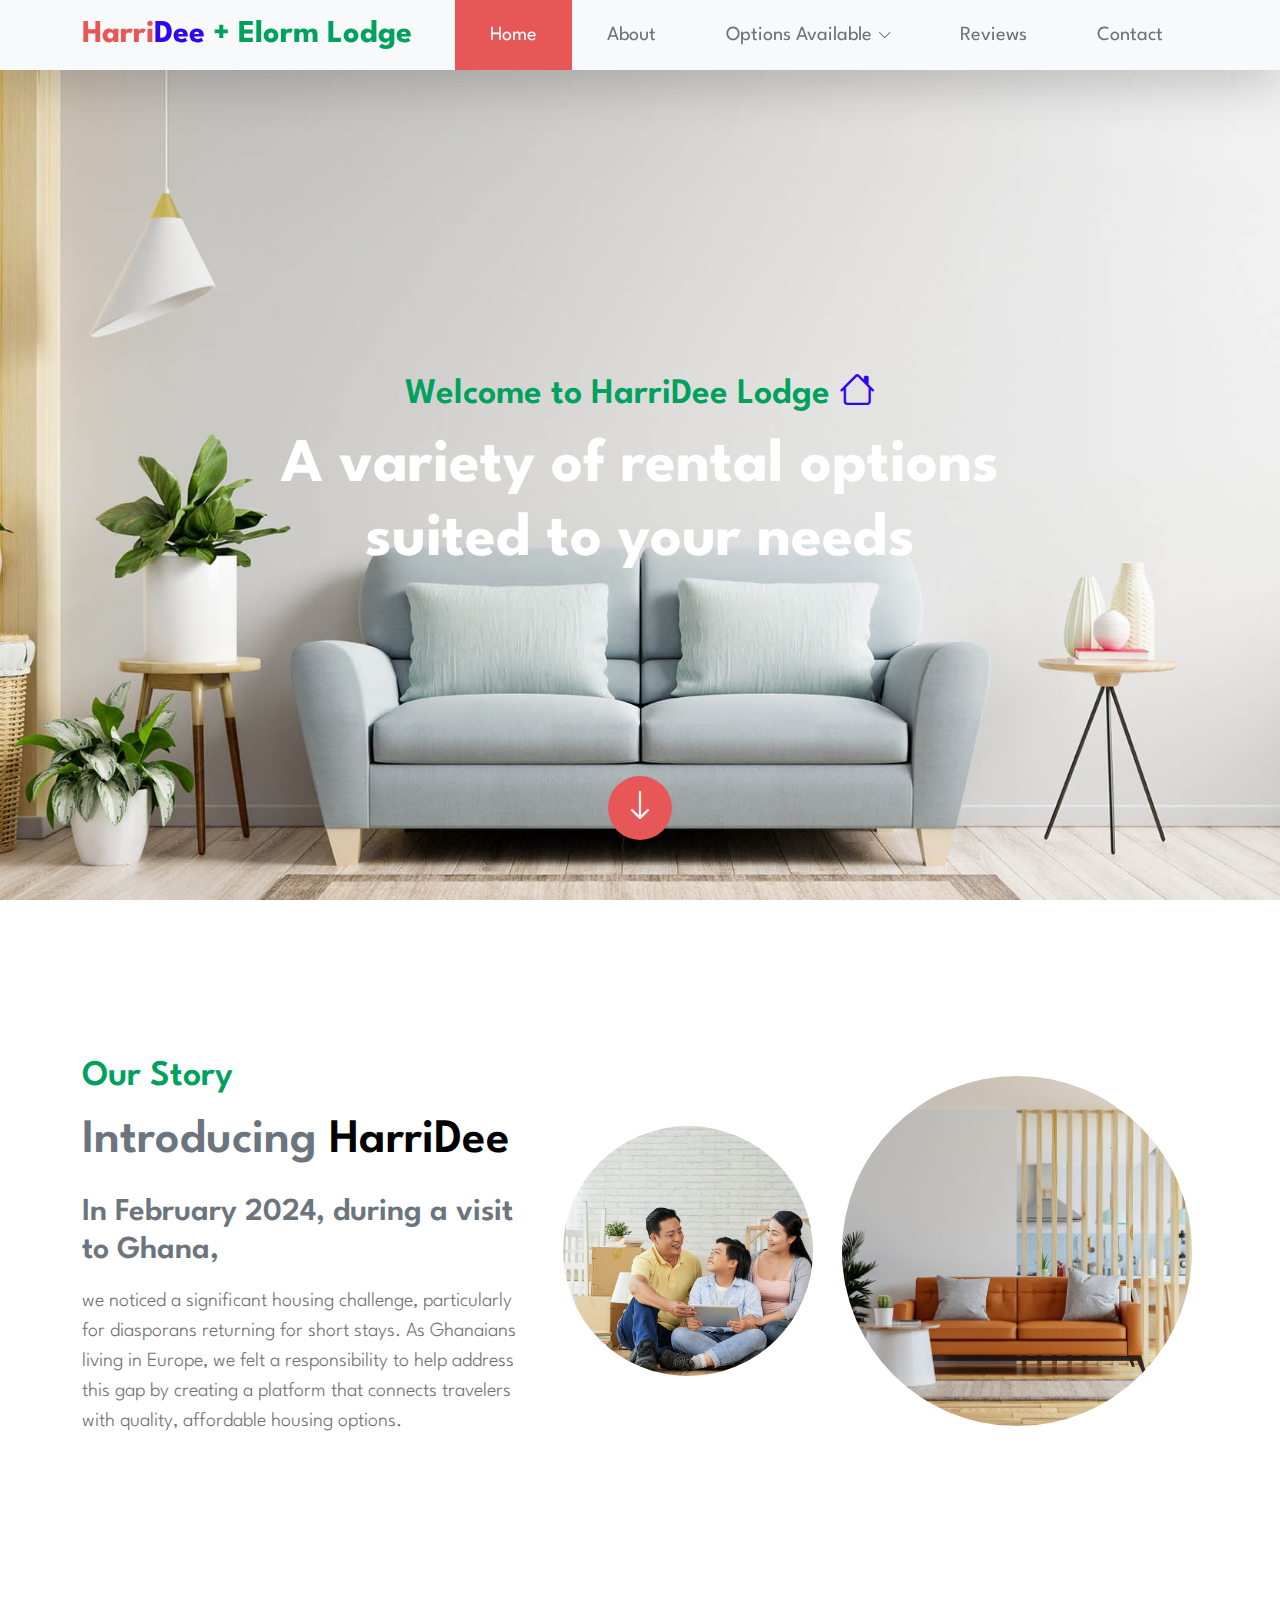
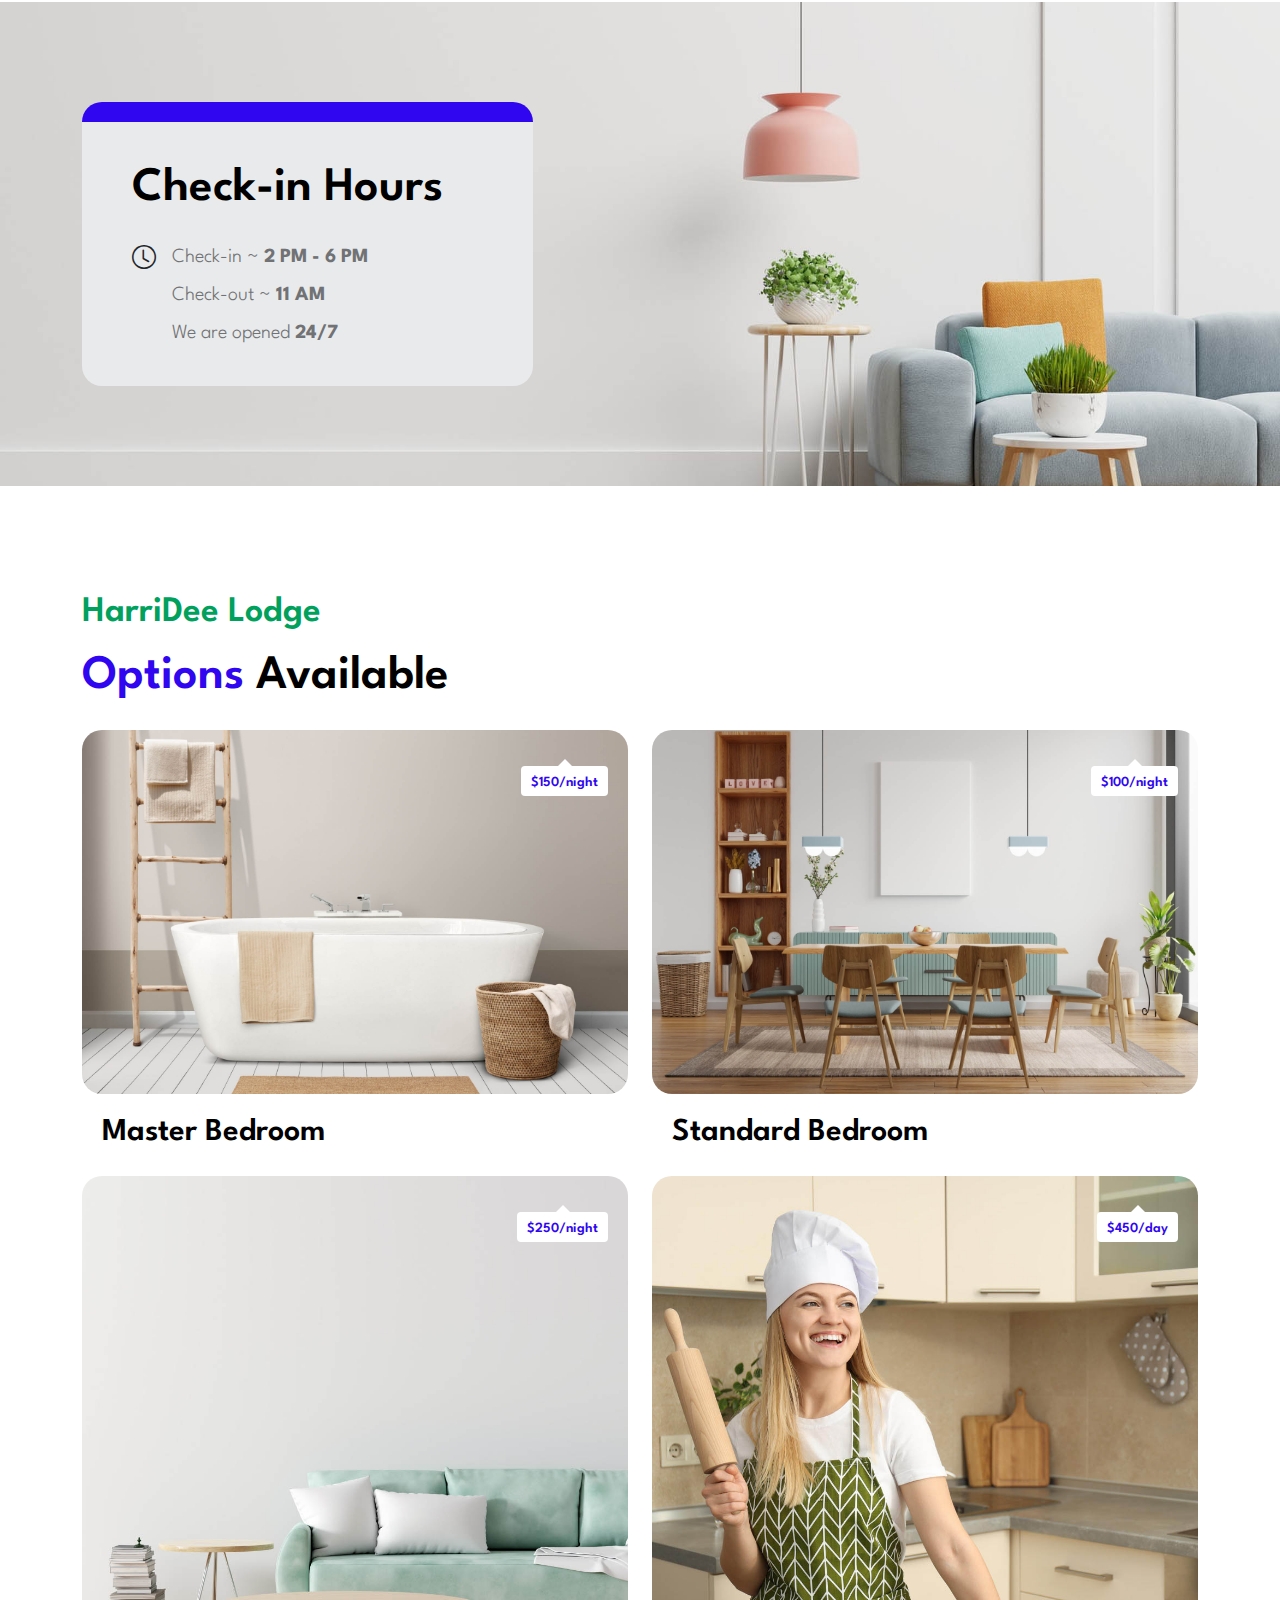
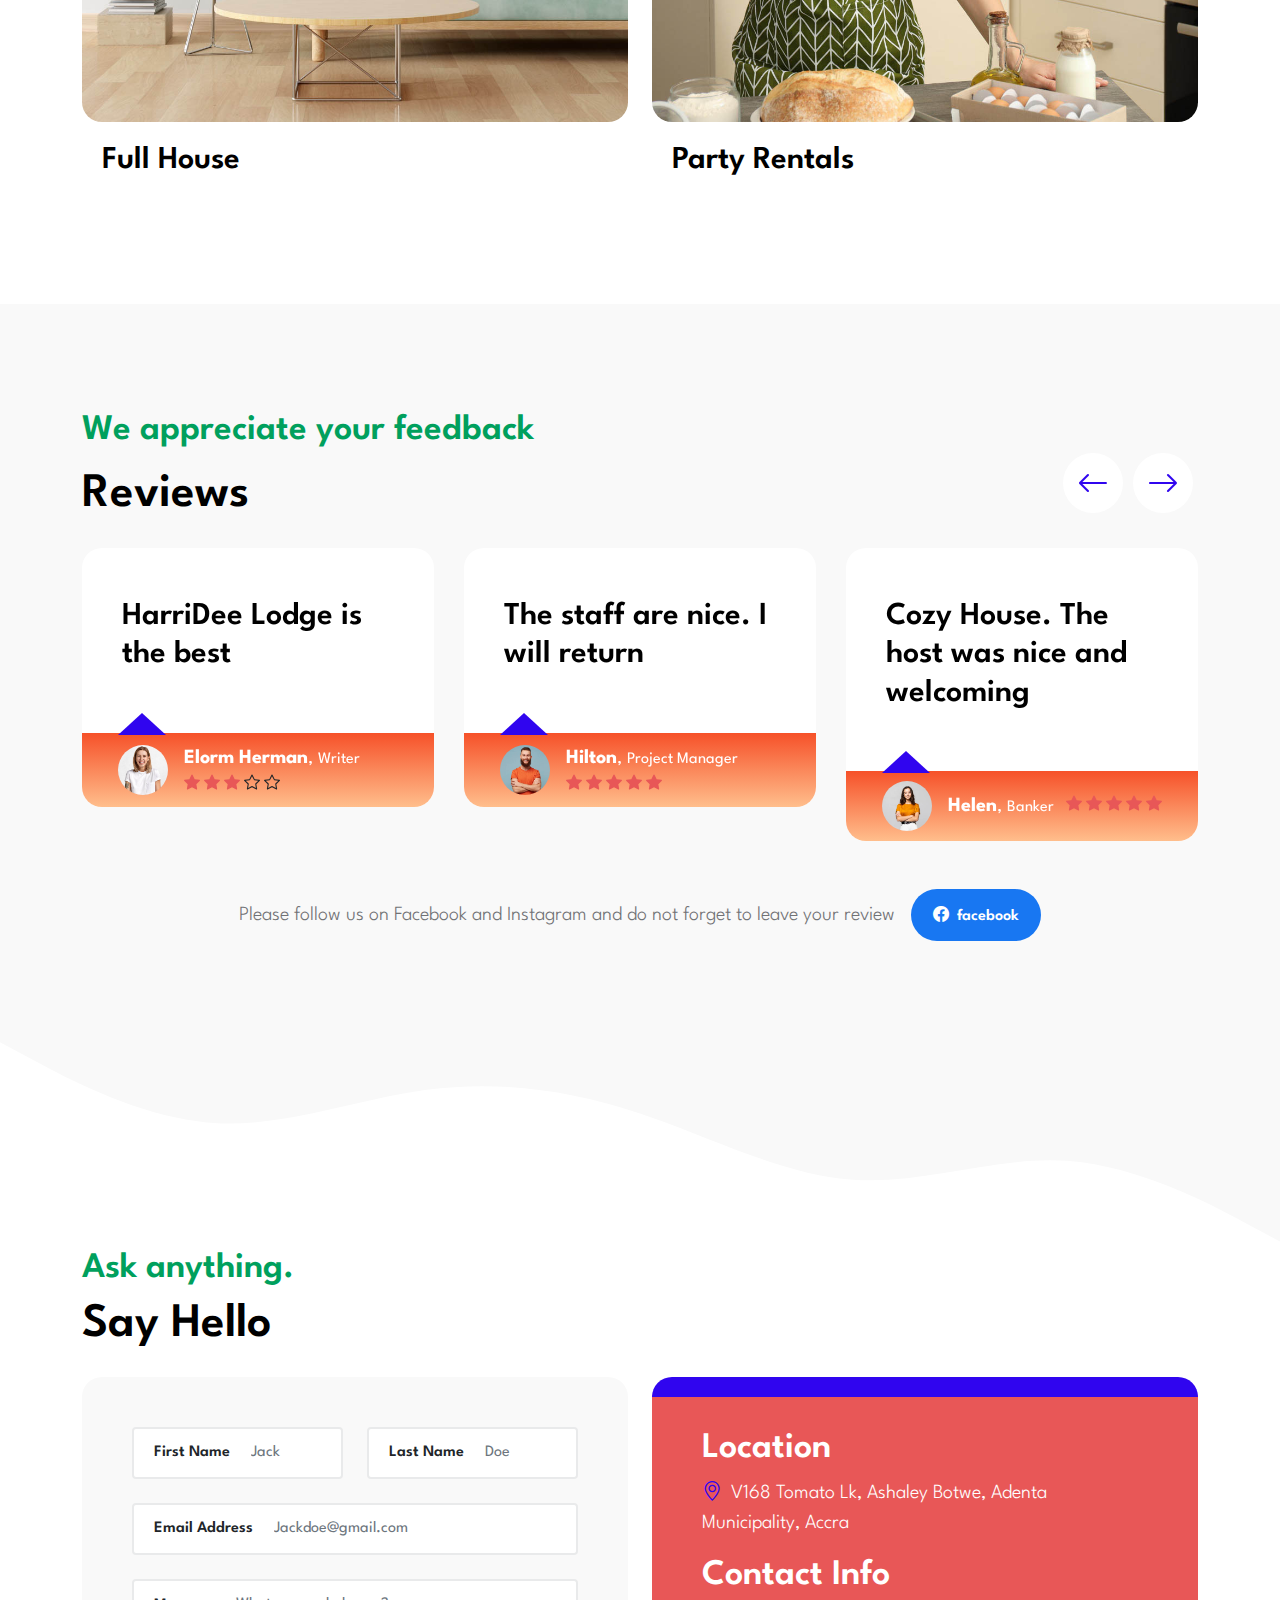
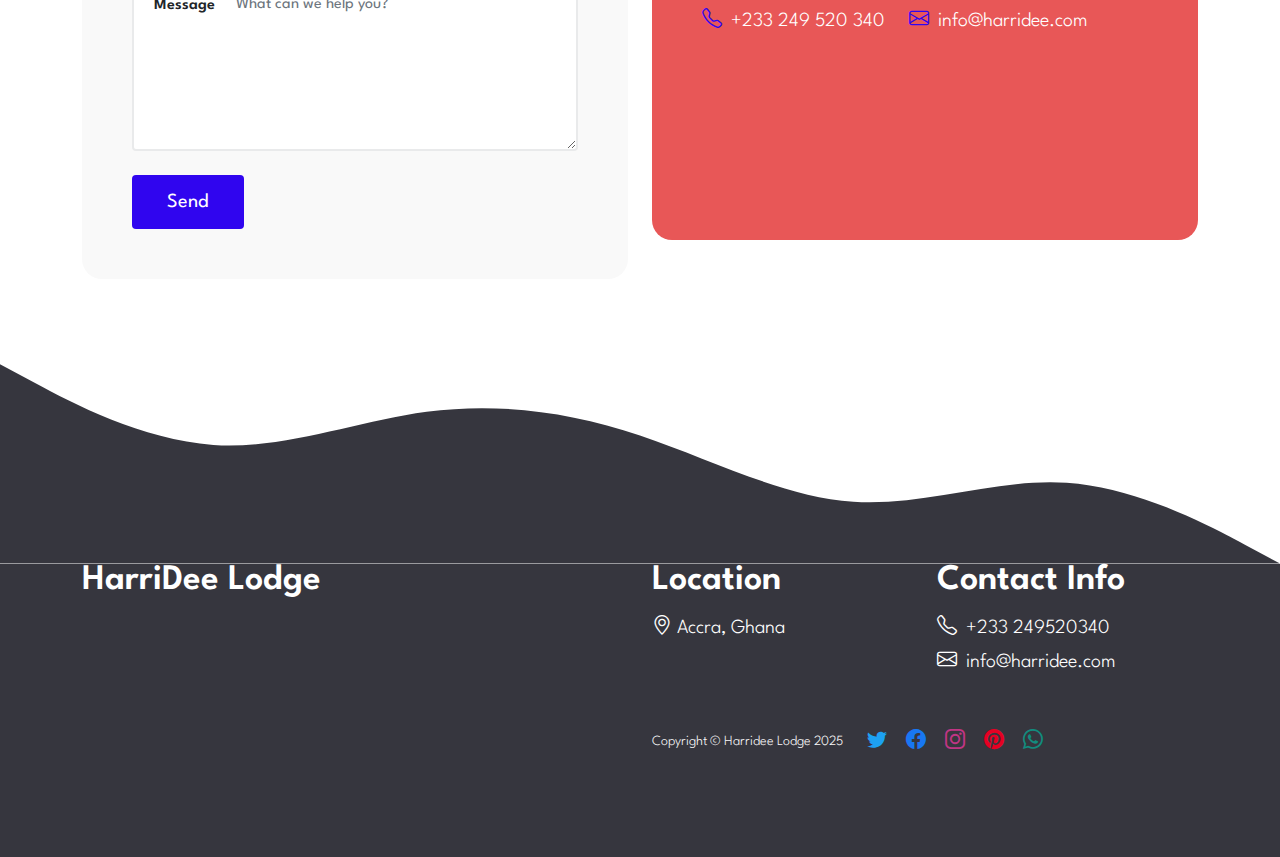
==== commit 57e4e888: "Introduced an image Tag for image pushed to ECR, then Pull image from ECR and deploy to EC2" ====
--- a/index.html
+++ b/index.html
@@ -39,7 +39,7 @@
 
         <nav class="navbar navbar-expand-lg bg-light fixed-top shadow-lg">
             <div class="container">
-                <a class="navbar-brand" href="index.html">Harri<span class="tooplate-red">Dee</span> <span class="tooplate-green">+ Olu Lodge</span></a>
+                <a class="navbar-brand" href="index.html">Harri<span class="tooplate-red">Dee</span> <span class="tooplate-green">+ Elorm Lodge</span></a>
 
                 <button class="navbar-toggler" type="button" data-bs-toggle="collapse" data-bs-target="#navbarNav" aria-controls="navbarNav" aria-expanded="false" aria-label="Toggle navigation">
                     <span class="navbar-toggler-icon"></span>
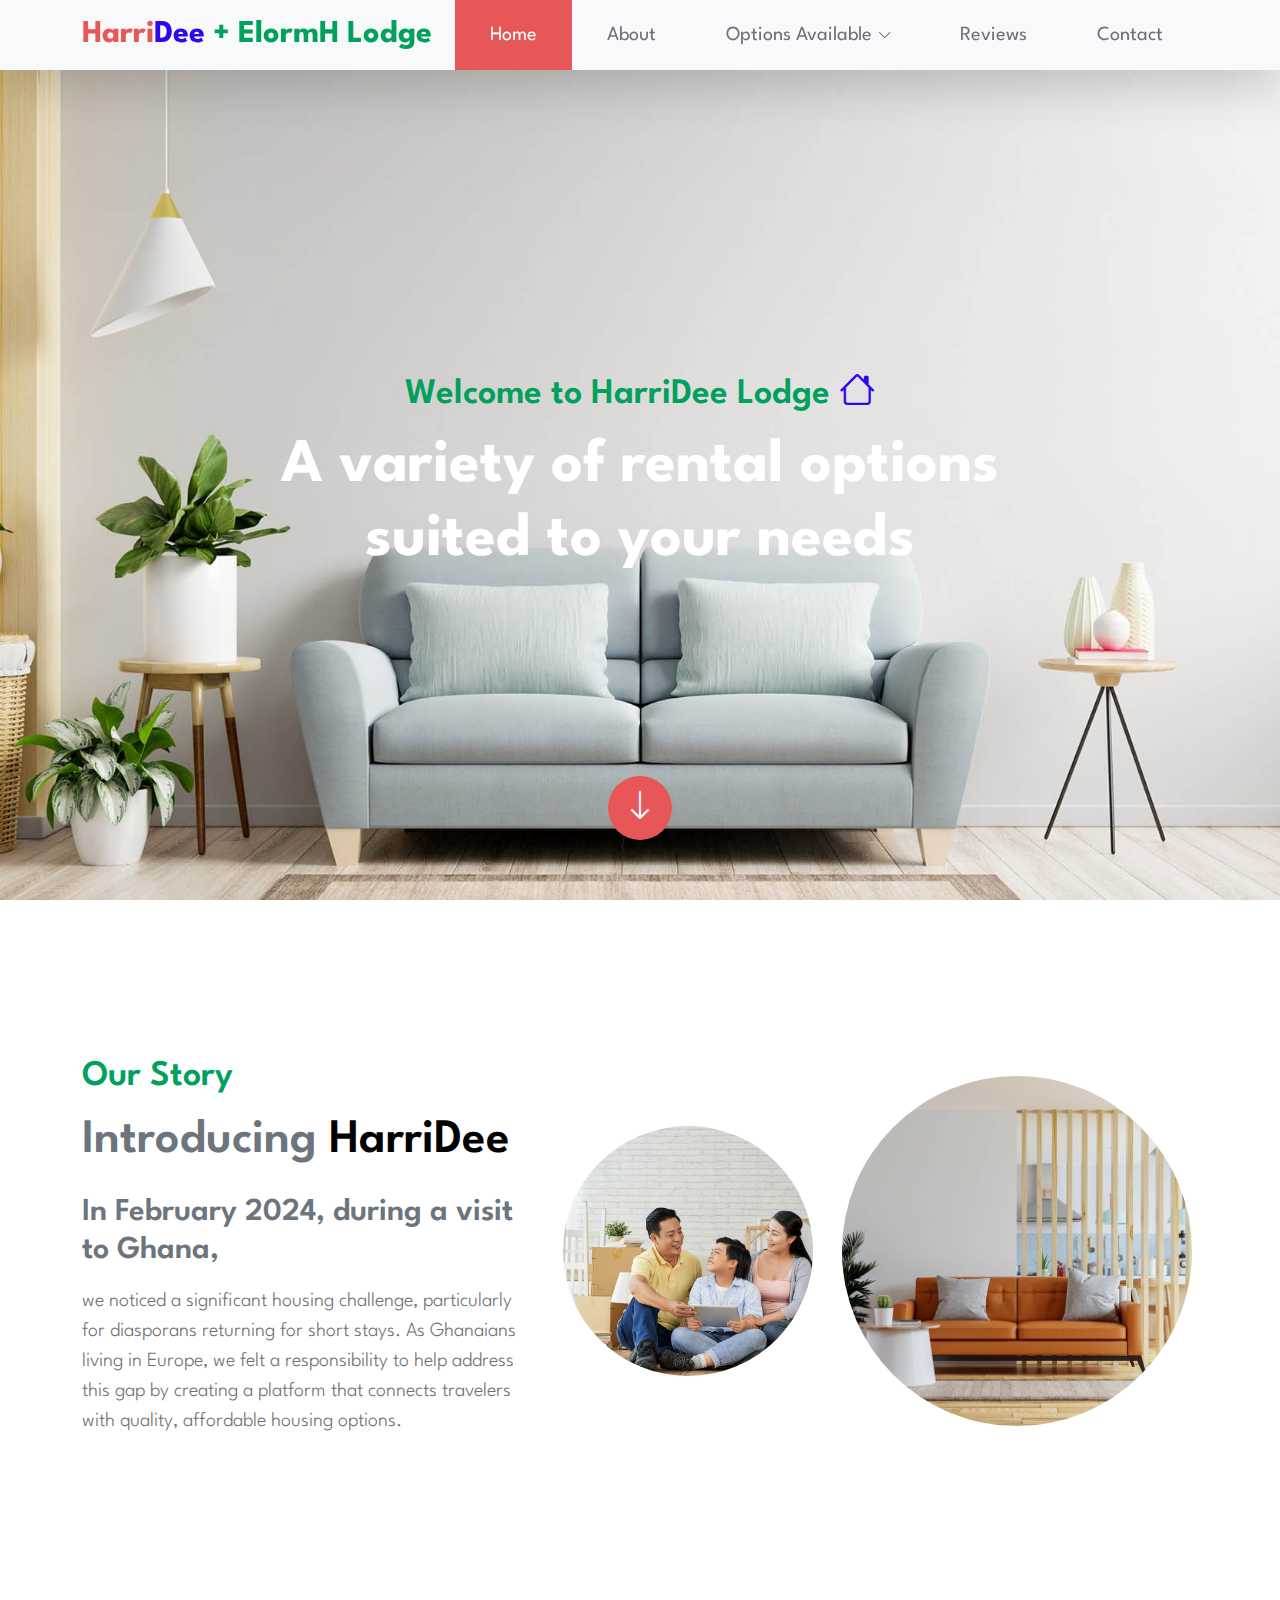
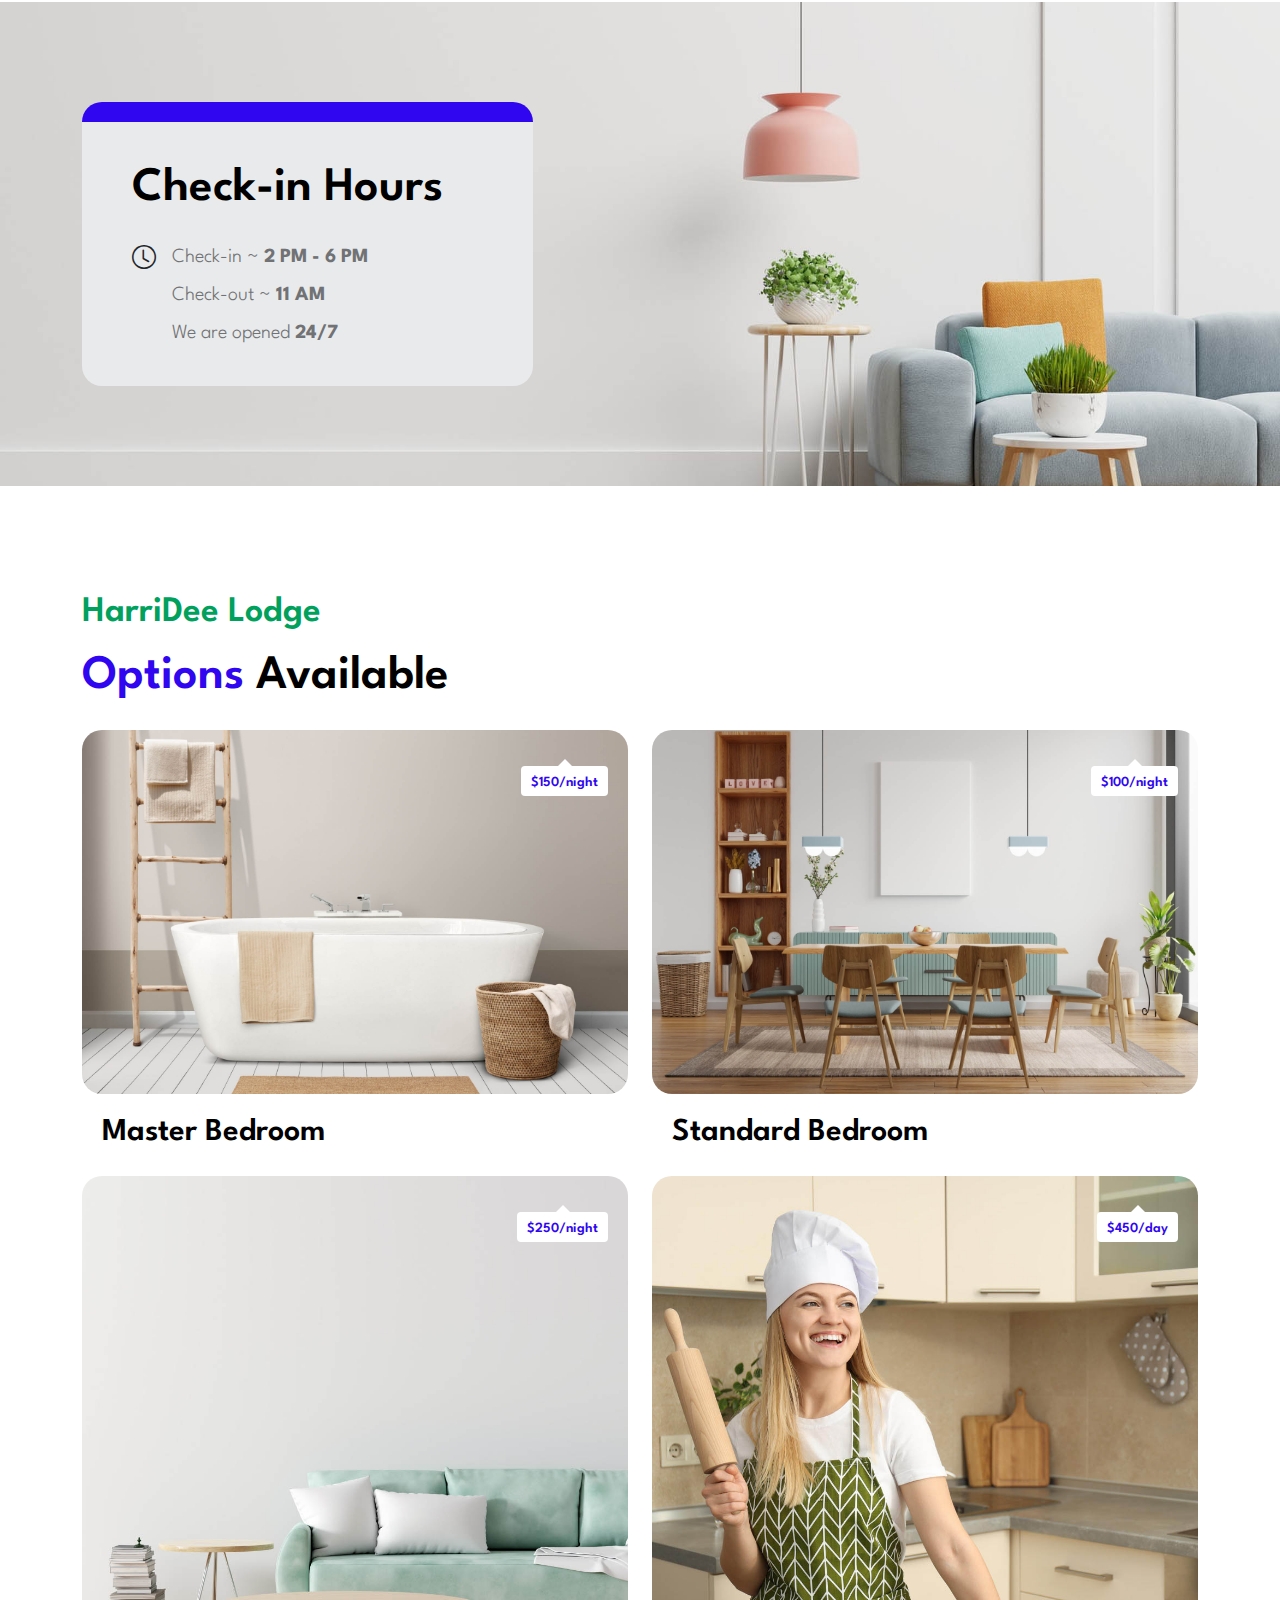
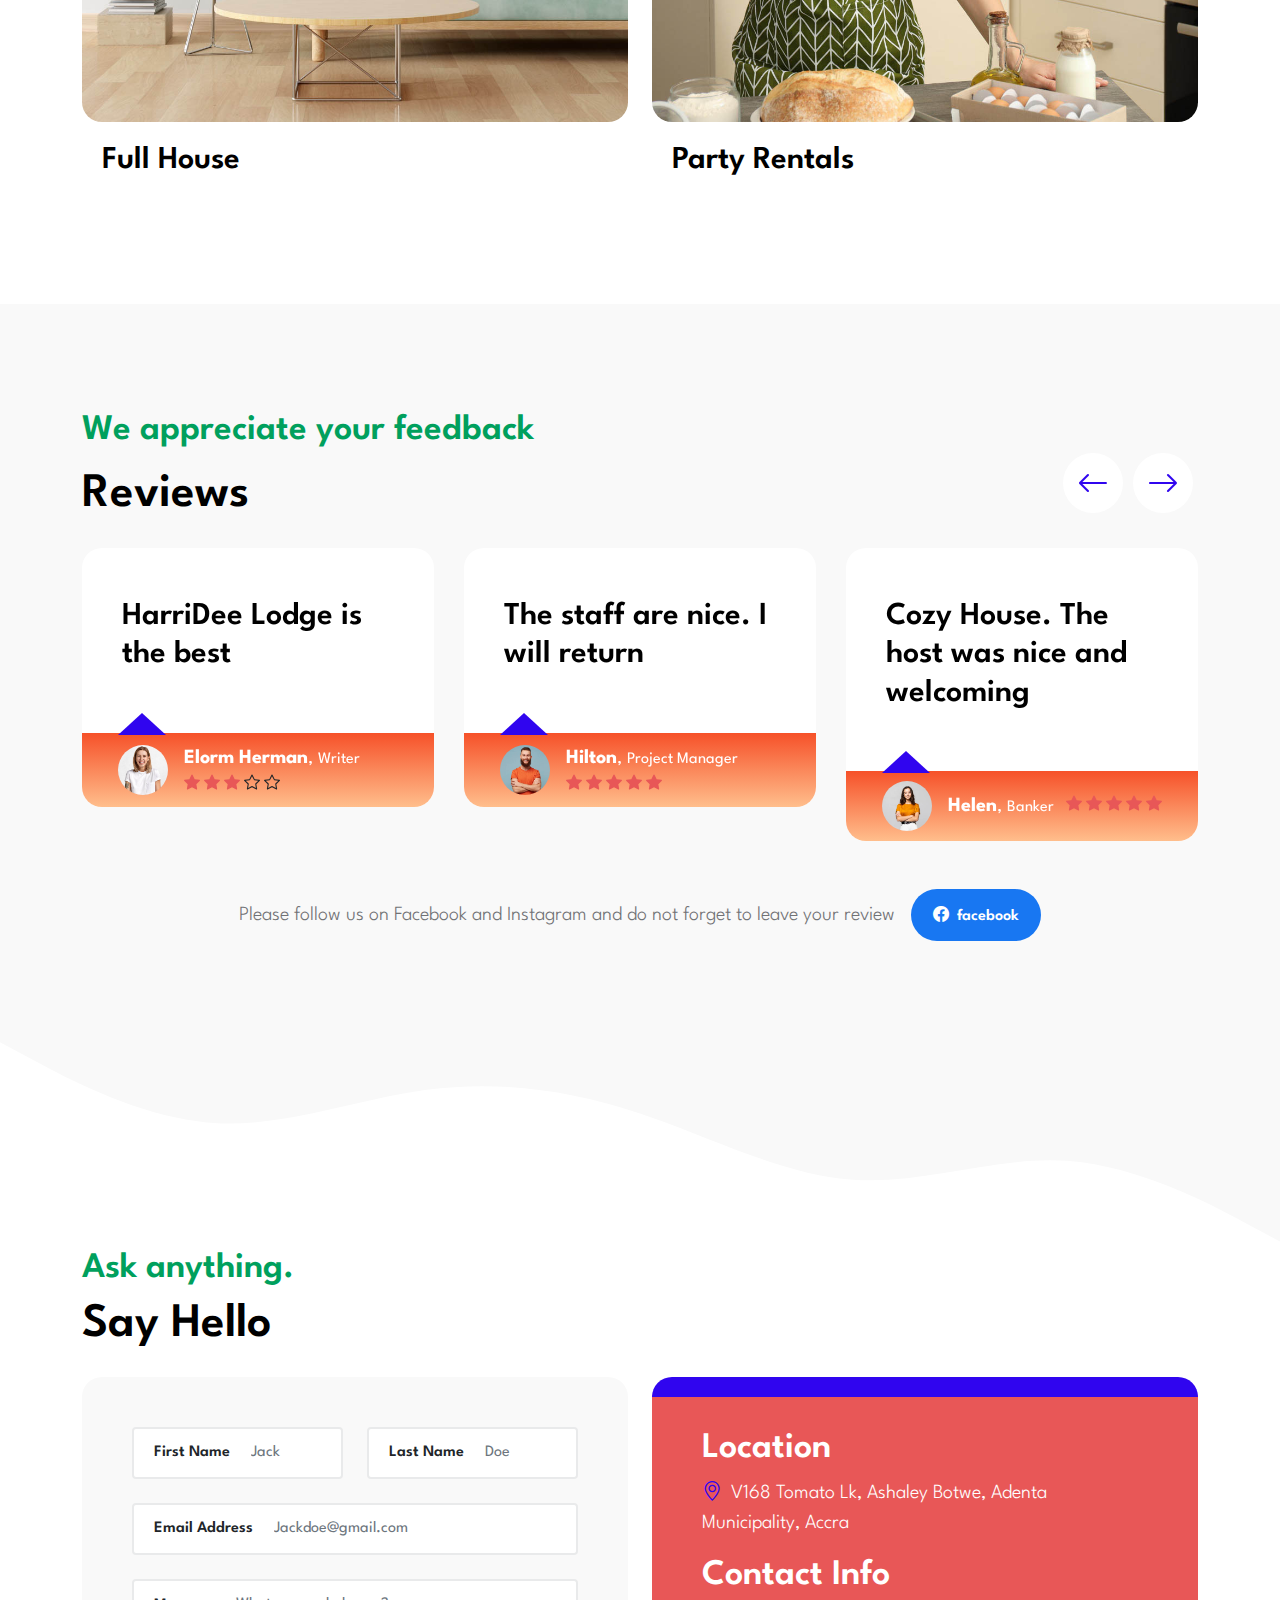
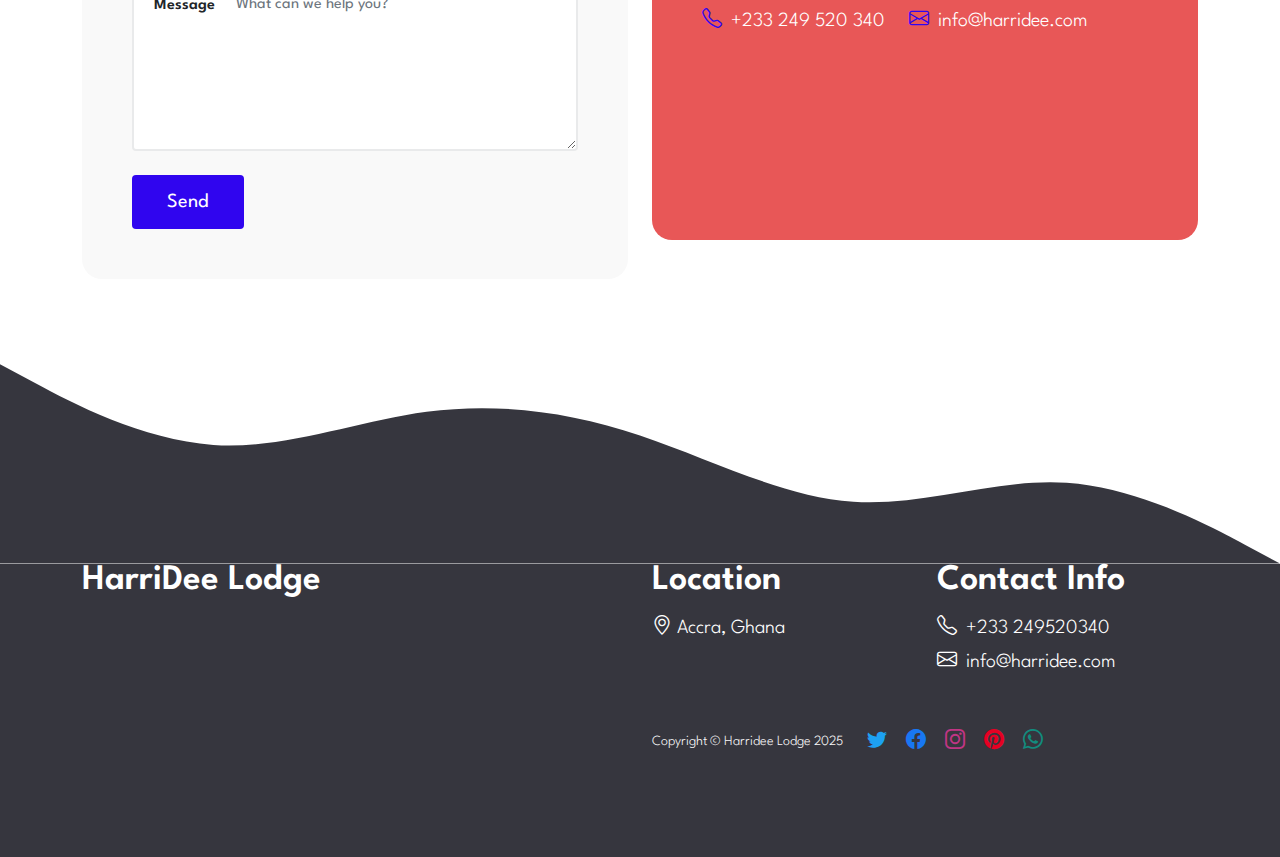
==== commit be702e2a: "Introduced an image Tag for image pushed to ECR, then Pull image from ECR and deploy to EC2" ====
--- a/index.html
+++ b/index.html
@@ -39,7 +39,7 @@
 
         <nav class="navbar navbar-expand-lg bg-light fixed-top shadow-lg">
             <div class="container">
-                <a class="navbar-brand" href="index.html">Harri<span class="tooplate-red">Dee</span> <span class="tooplate-green">+ Elorm Lodge</span></a>
+                <a class="navbar-brand" href="index.html">Harri<span class="tooplate-red">Dee</span> <span class="tooplate-green">+ ElormH Lodge</span></a>
 
                 <button class="navbar-toggler" type="button" data-bs-toggle="collapse" data-bs-target="#navbarNav" aria-controls="navbarNav" aria-expanded="false" aria-label="Toggle navigation">
                     <span class="navbar-toggler-icon"></span>
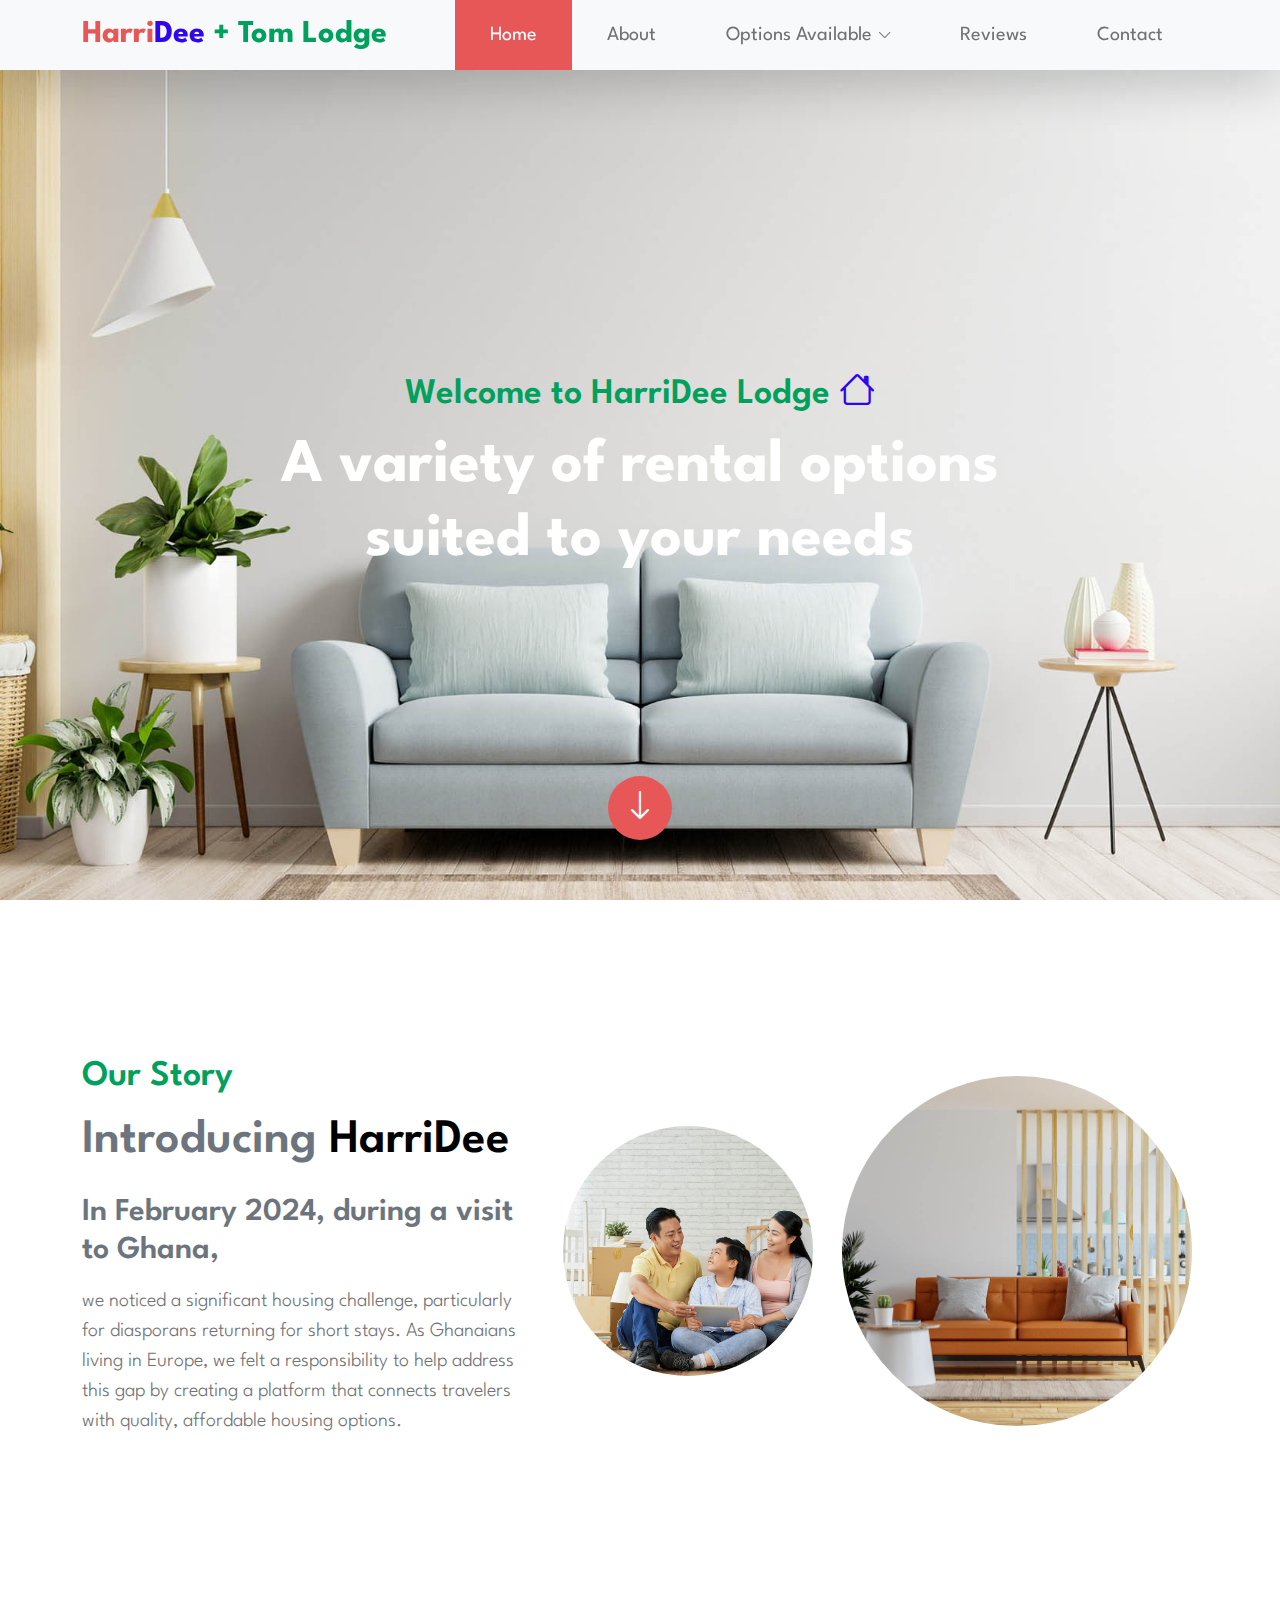
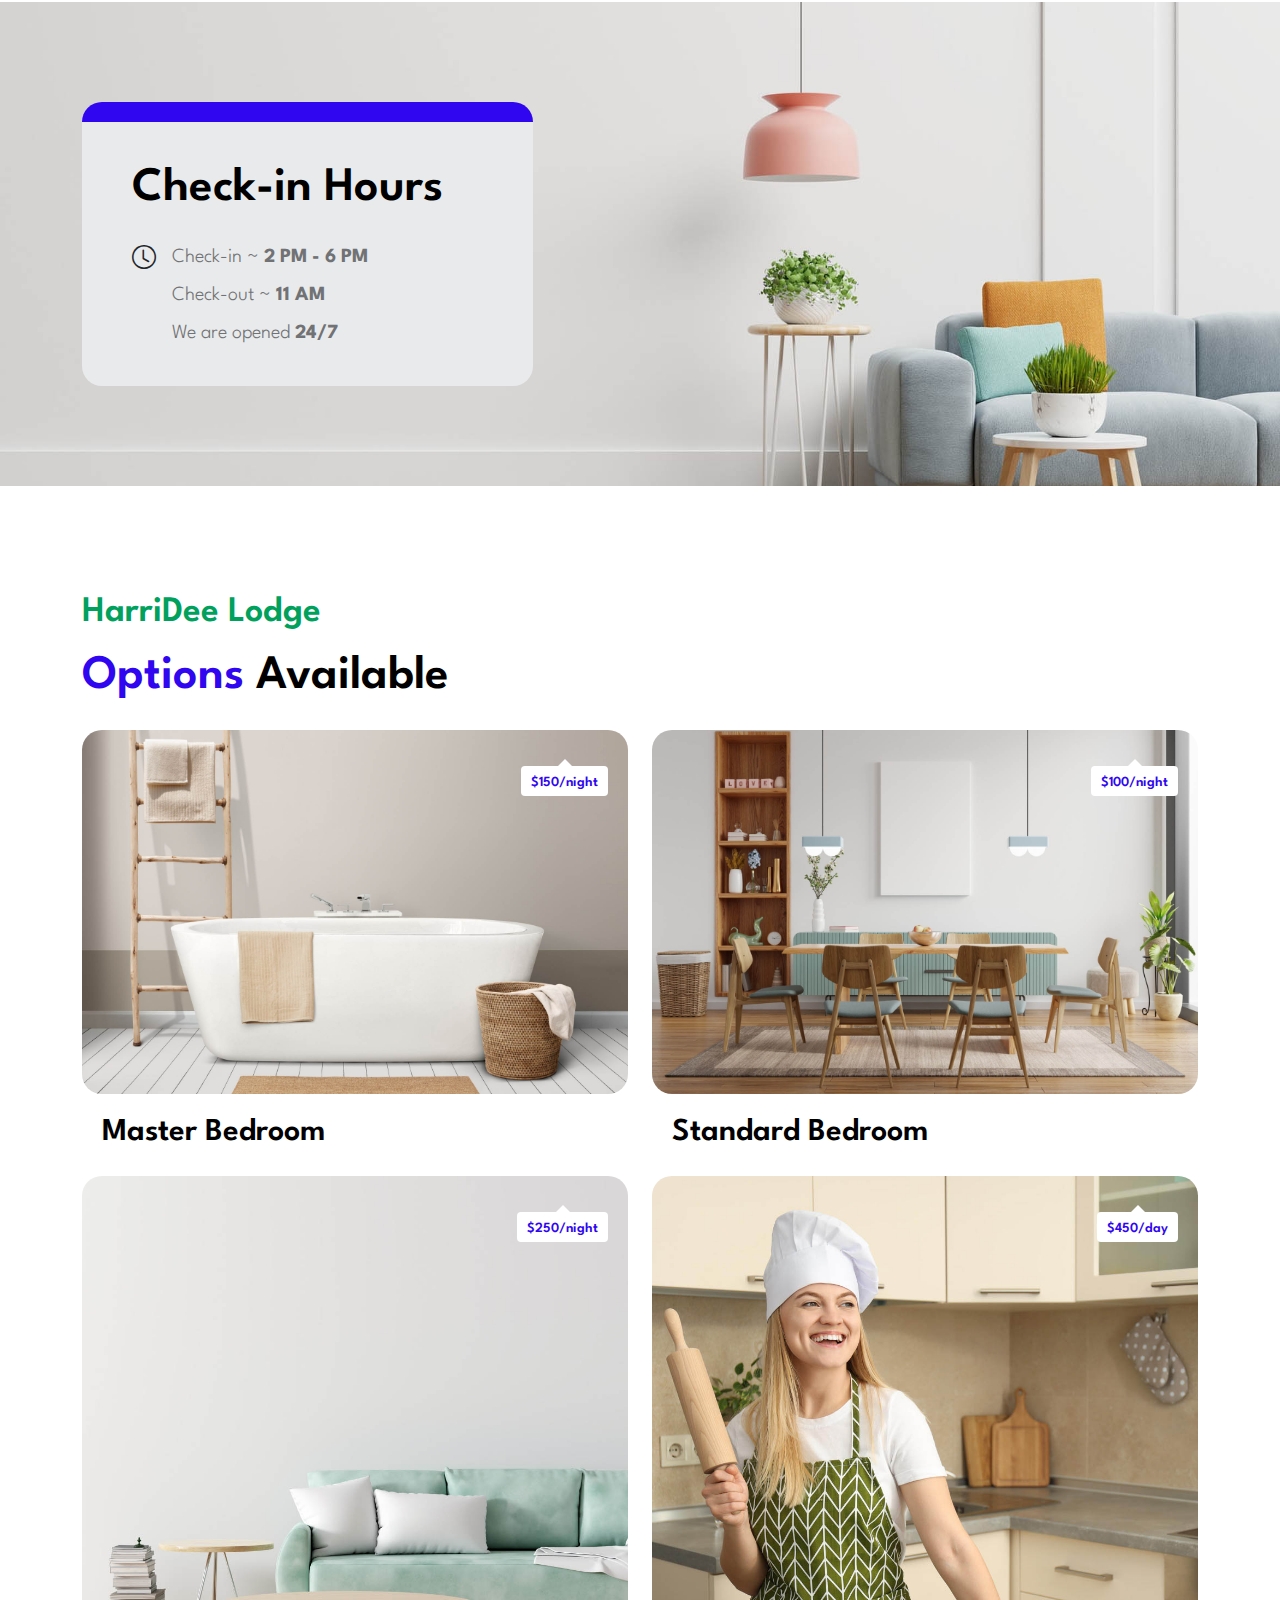
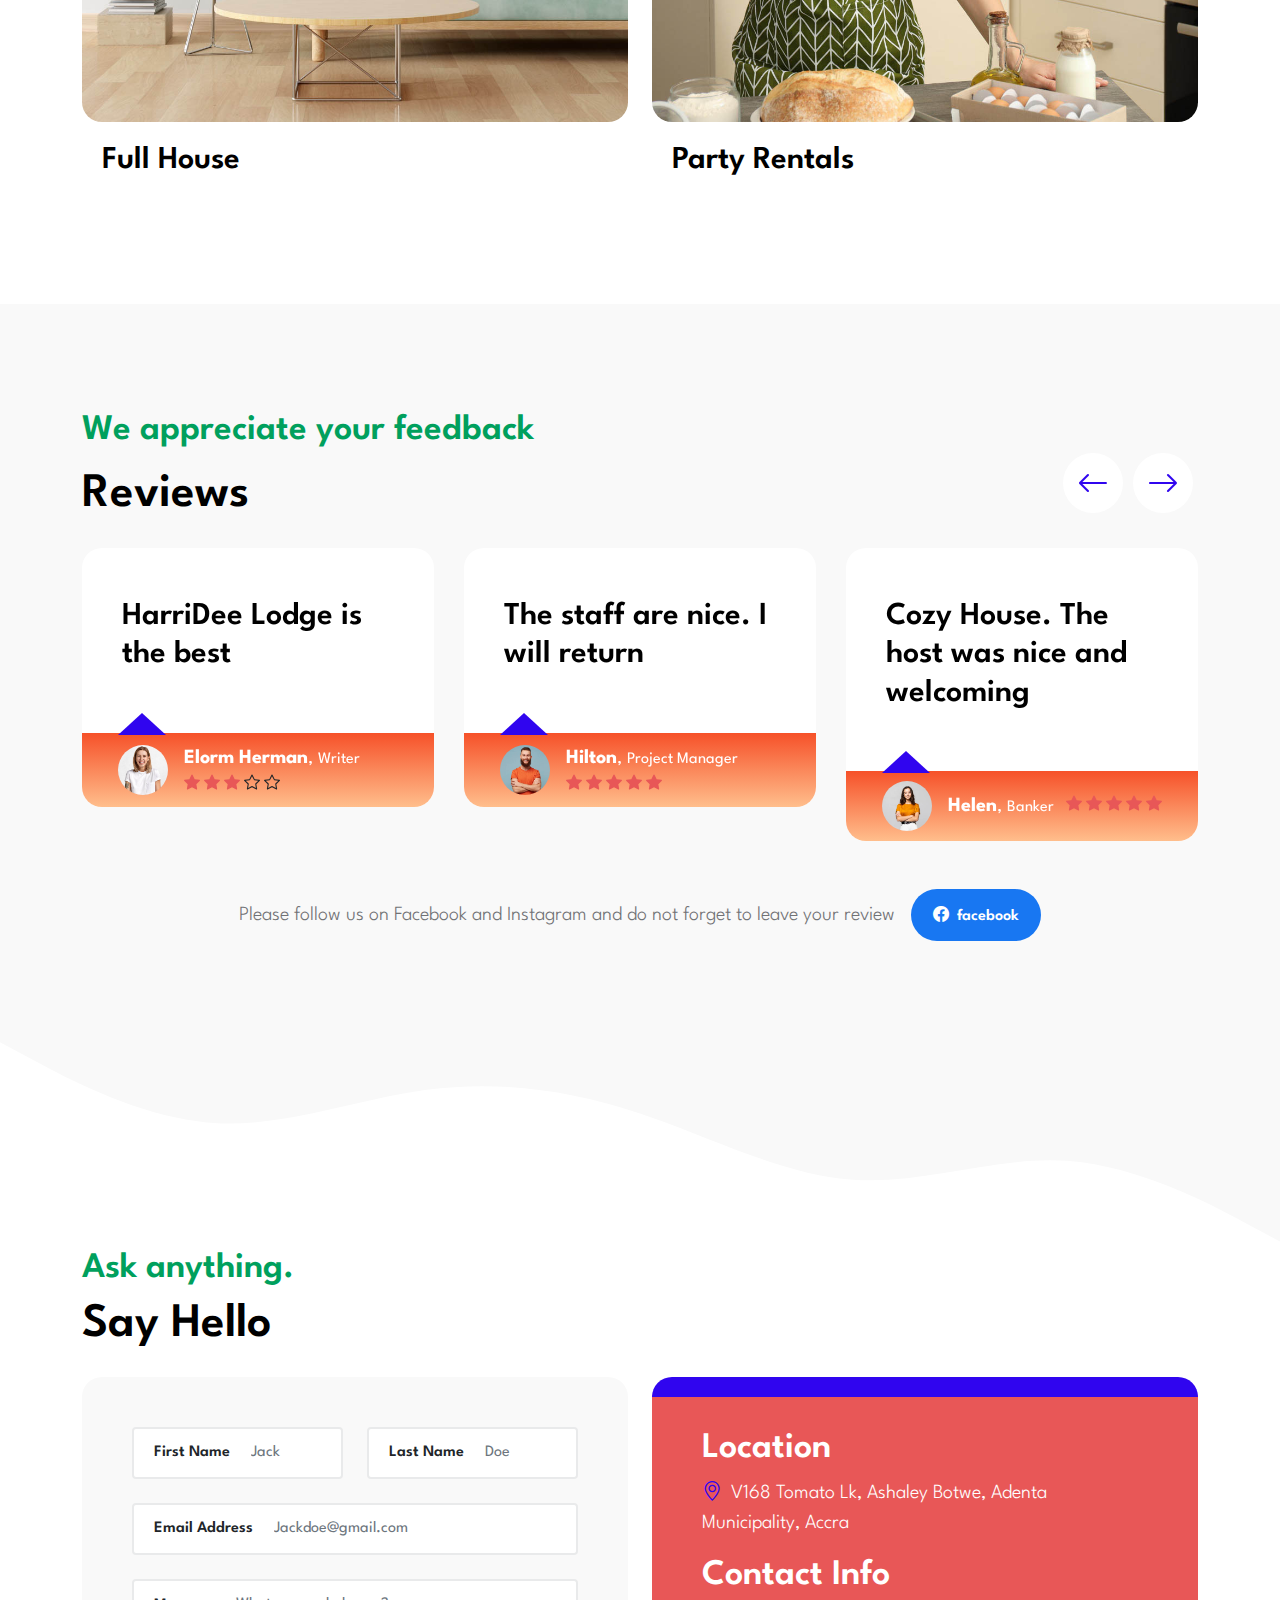
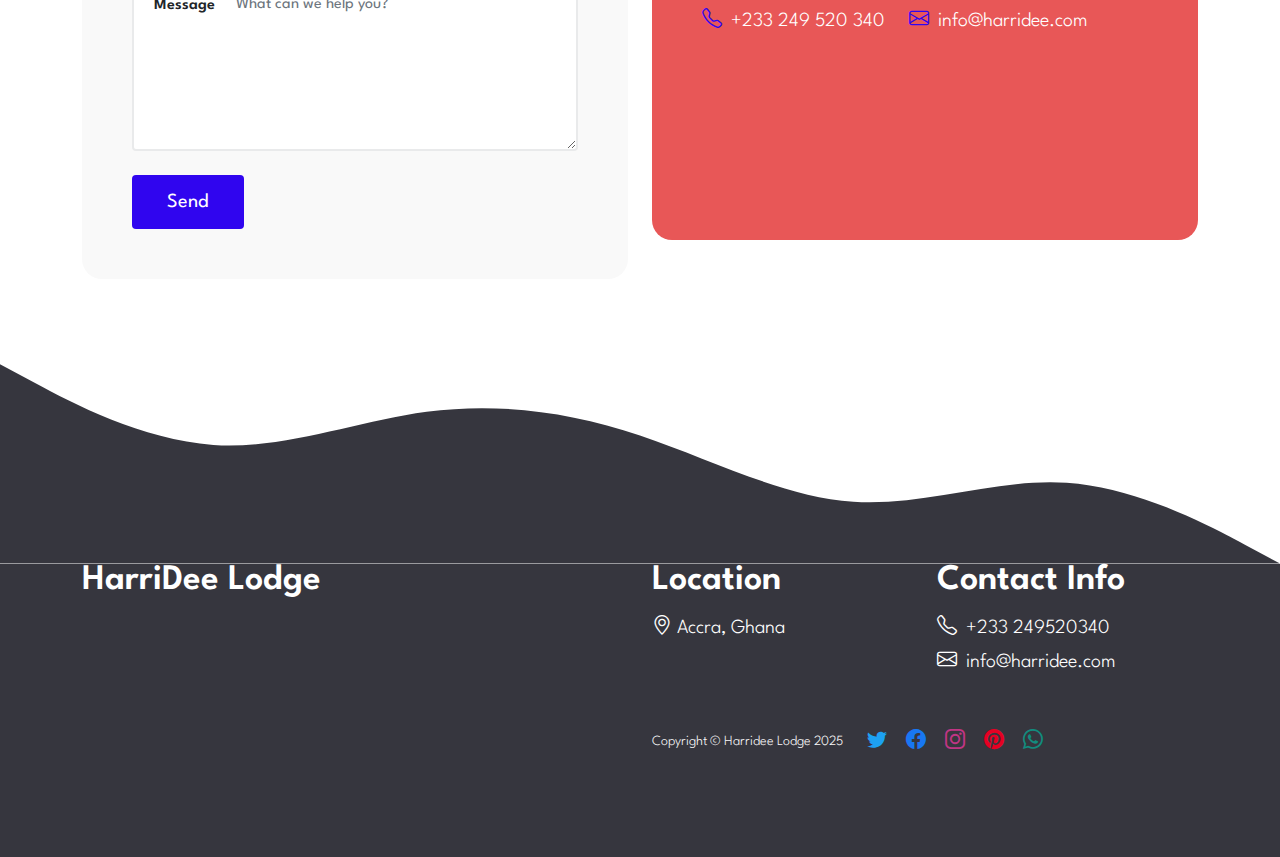
==== commit df38c2fd: "Introduced an image Tag for image pushed to ECR, then Pull image from ECR and deploy to EC2" ====
--- a/index.html
+++ b/index.html
@@ -39,7 +39,7 @@
 
         <nav class="navbar navbar-expand-lg bg-light fixed-top shadow-lg">
             <div class="container">
-                <a class="navbar-brand" href="index.html">Harri<span class="tooplate-red">Dee</span> <span class="tooplate-green">+ ElormH Lodge</span></a>
+                <a class="navbar-brand" href="index.html">Harri<span class="tooplate-red">Dee</span> <span class="tooplate-green">+ Tom Lodge</span></a>
 
                 <button class="navbar-toggler" type="button" data-bs-toggle="collapse" data-bs-target="#navbarNav" aria-controls="navbarNav" aria-expanded="false" aria-label="Toggle navigation">
                     <span class="navbar-toggler-icon"></span>
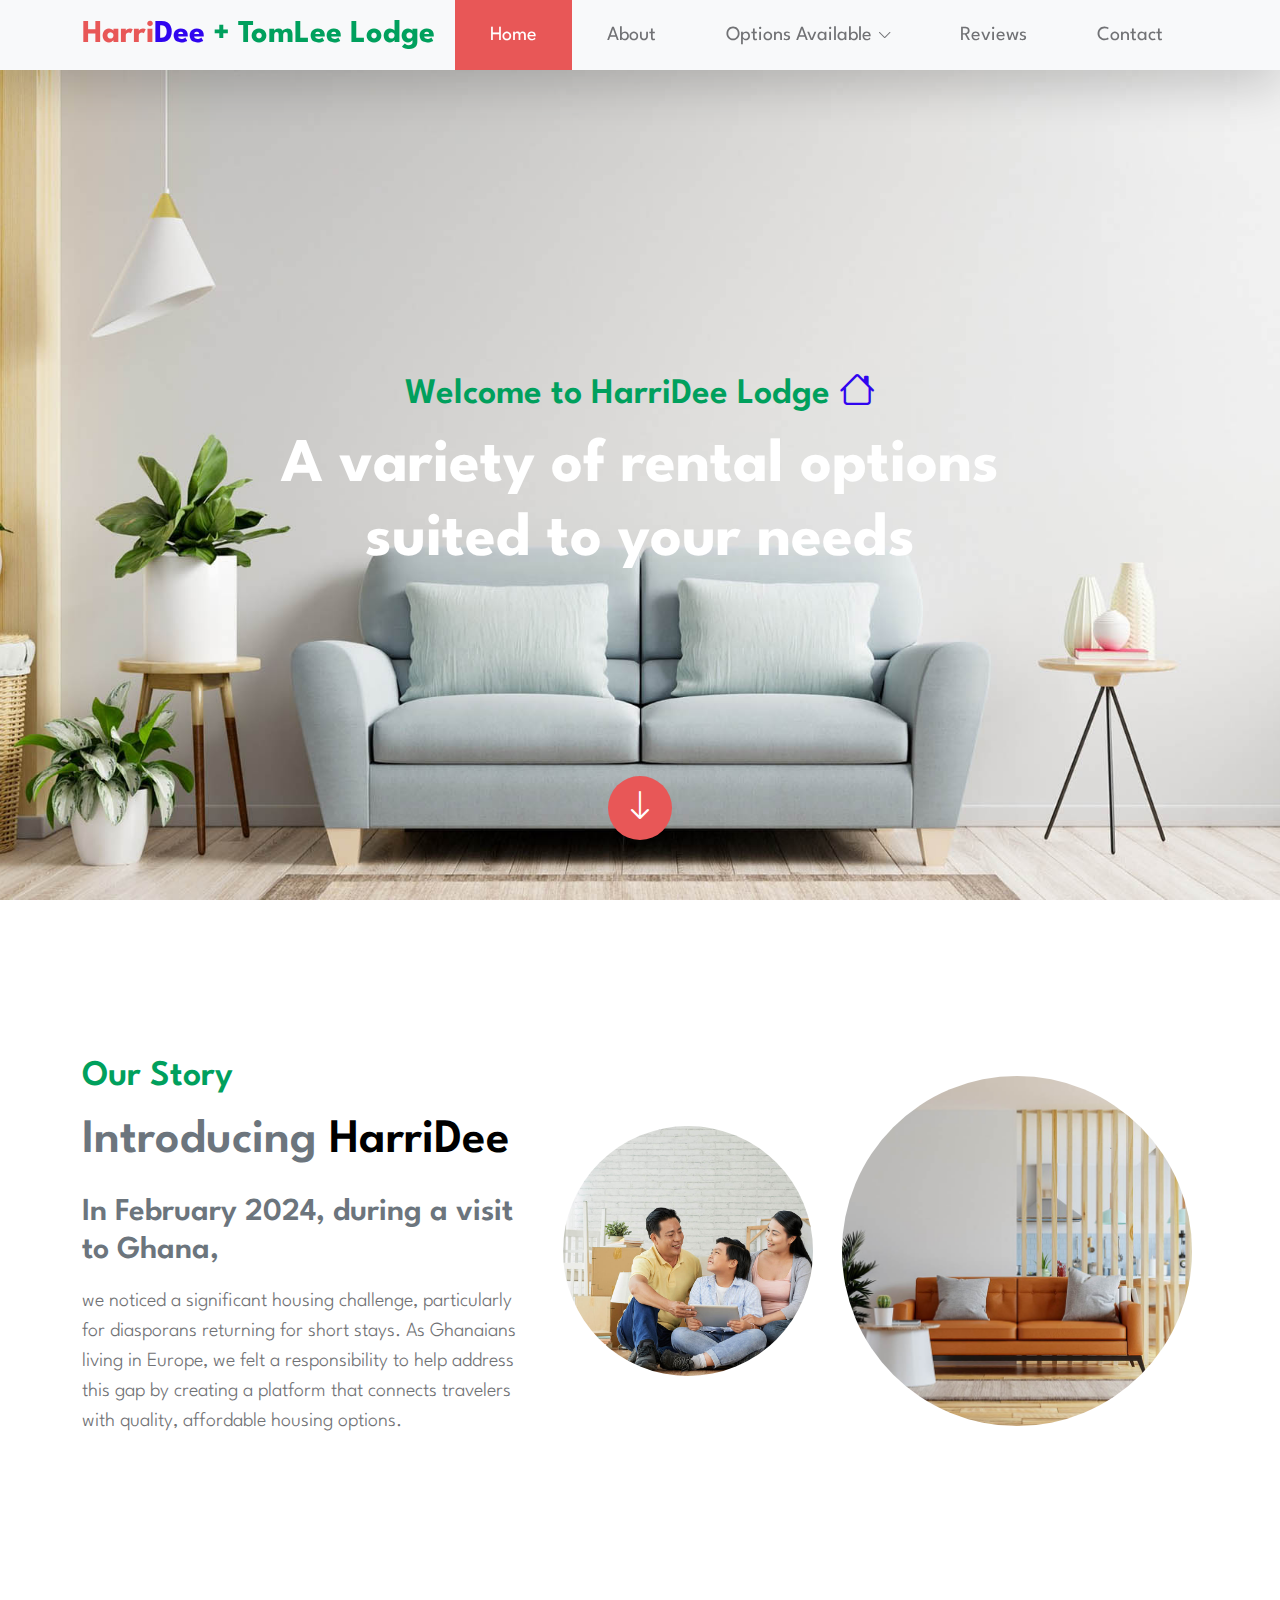
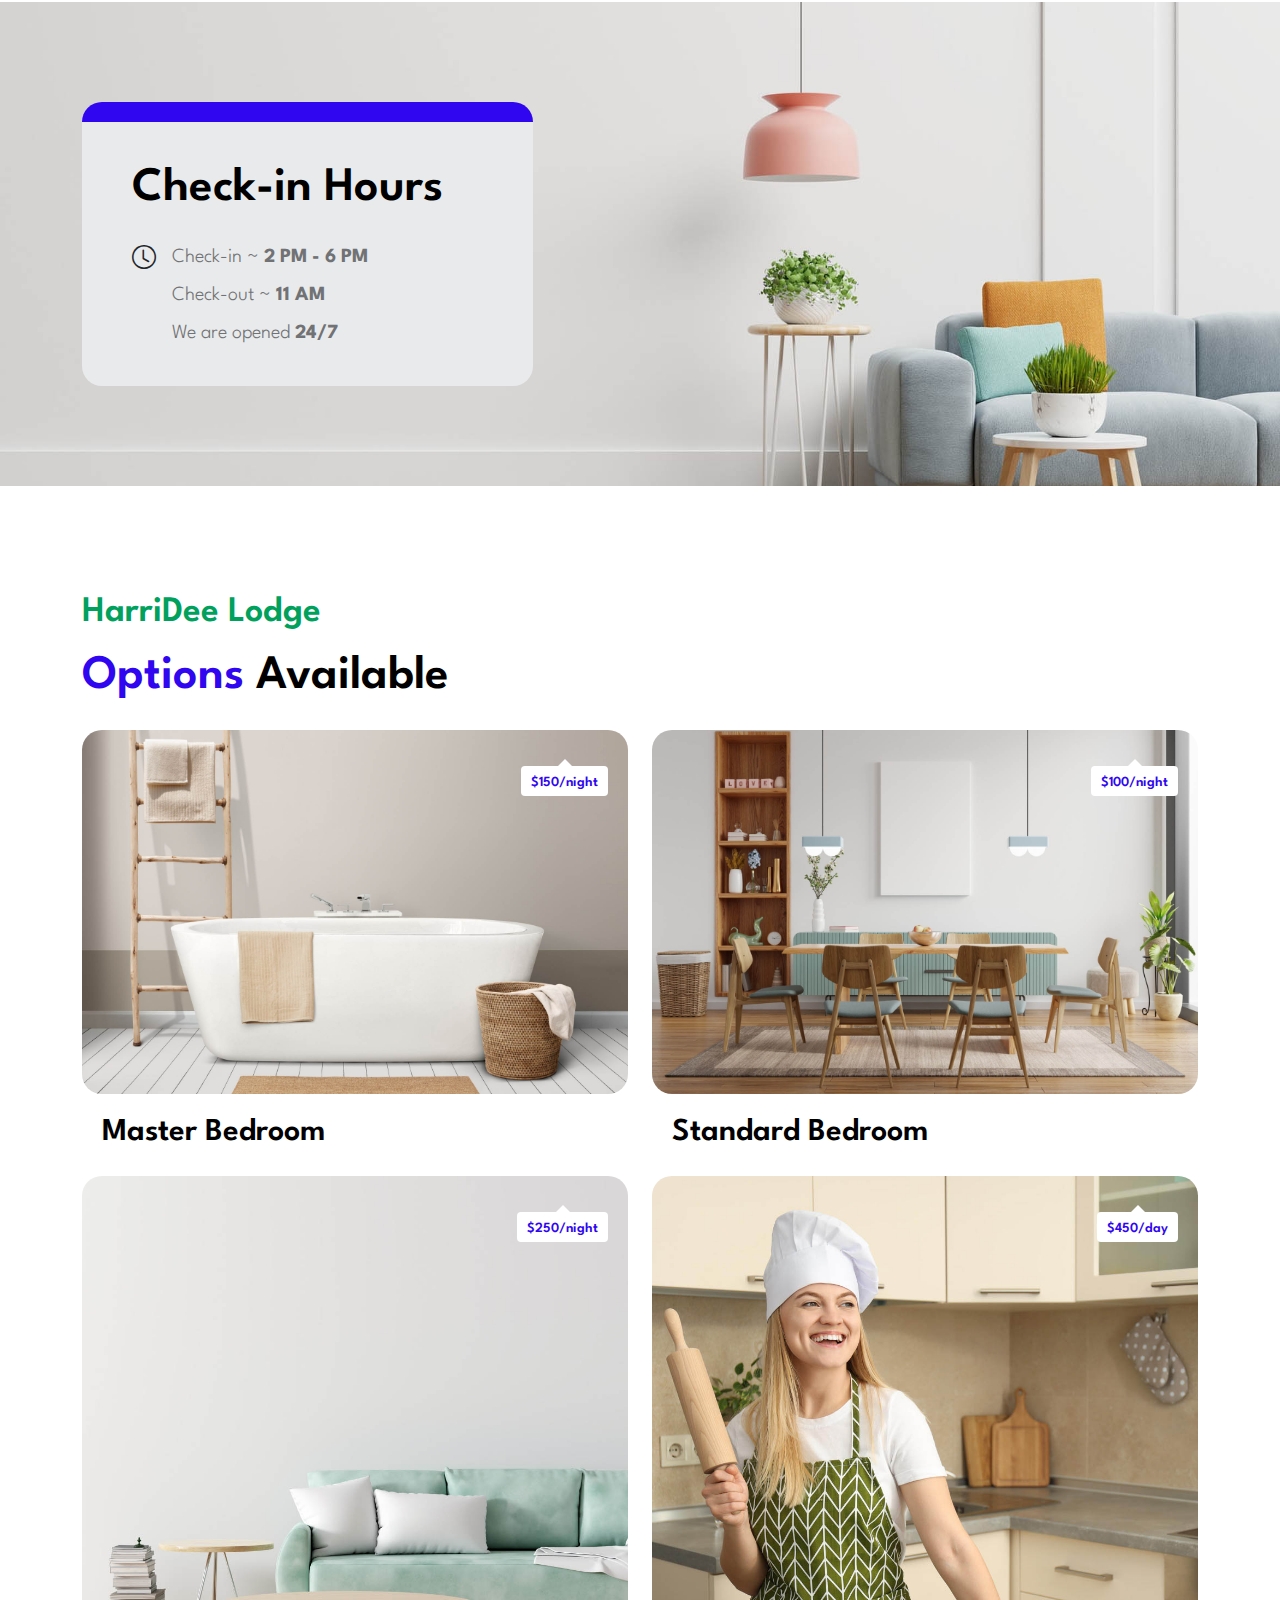
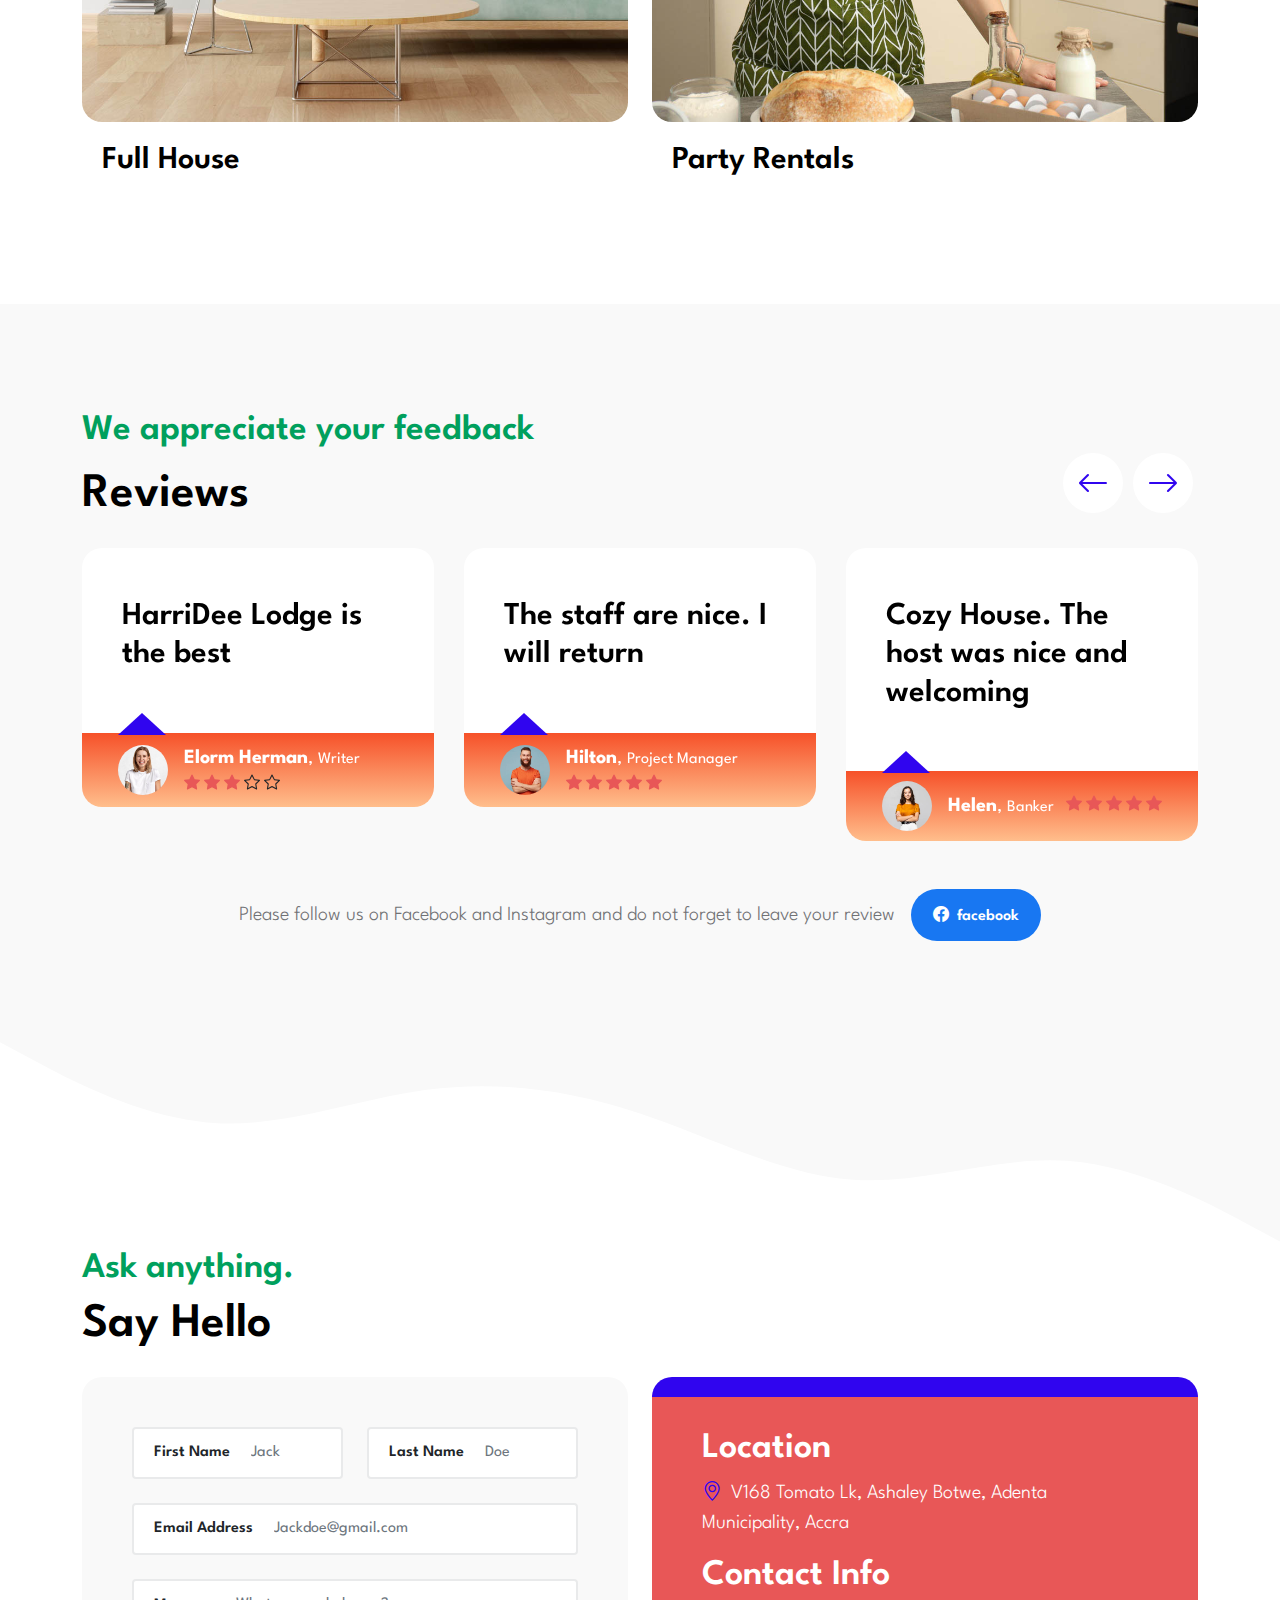
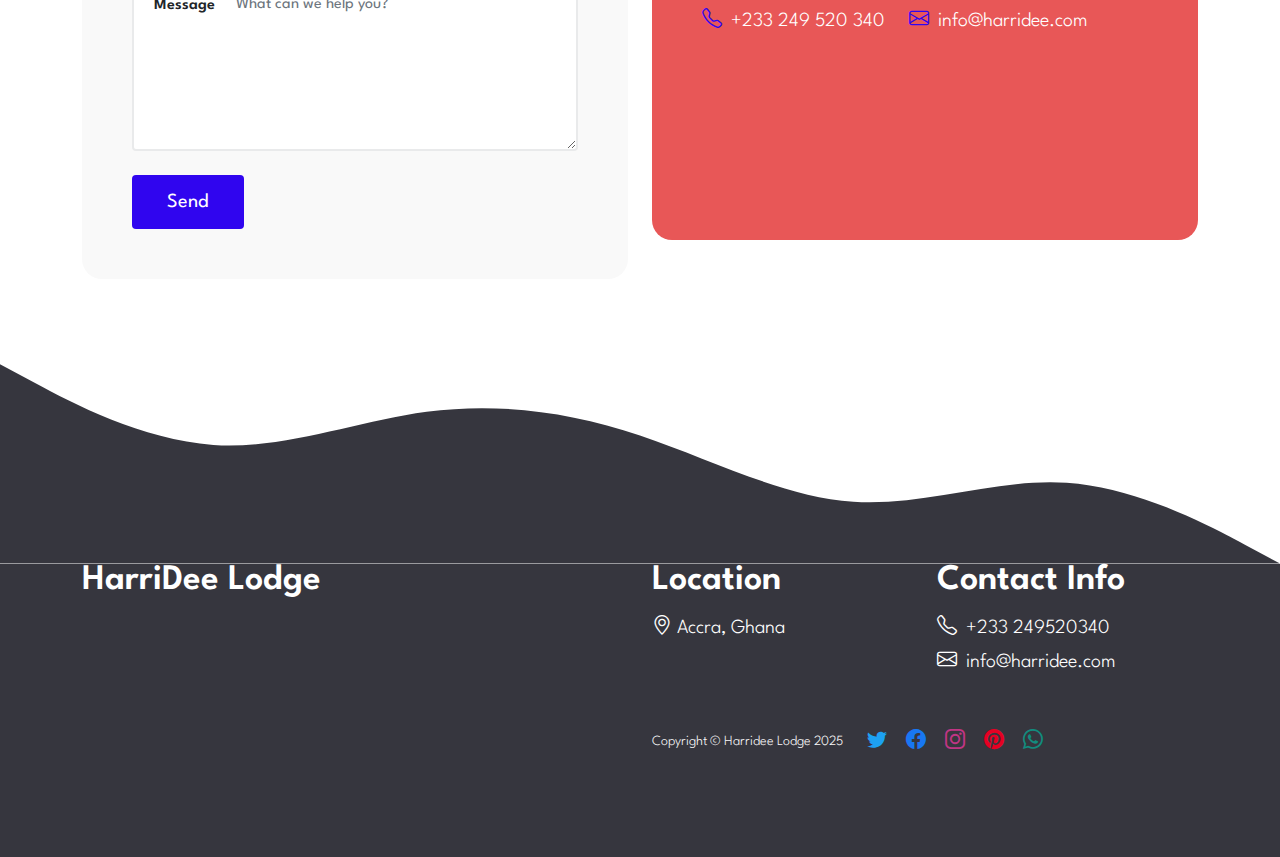
==== commit b69ff54c: "Introduced an image Tag for image pushed to ECR, then Pull image from ECR and deploy to EC2" ====
--- a/index.html
+++ b/index.html
@@ -39,7 +39,7 @@
 
         <nav class="navbar navbar-expand-lg bg-light fixed-top shadow-lg">
             <div class="container">
-                <a class="navbar-brand" href="index.html">Harri<span class="tooplate-red">Dee</span> <span class="tooplate-green">+ Tom Lodge</span></a>
+                <a class="navbar-brand" href="index.html">Harri<span class="tooplate-red">Dee</span> <span class="tooplate-green">+ TomLee Lodge</span></a>
 
                 <button class="navbar-toggler" type="button" data-bs-toggle="collapse" data-bs-target="#navbarNav" aria-controls="navbarNav" aria-expanded="false" aria-label="Toggle navigation">
                     <span class="navbar-toggler-icon"></span>
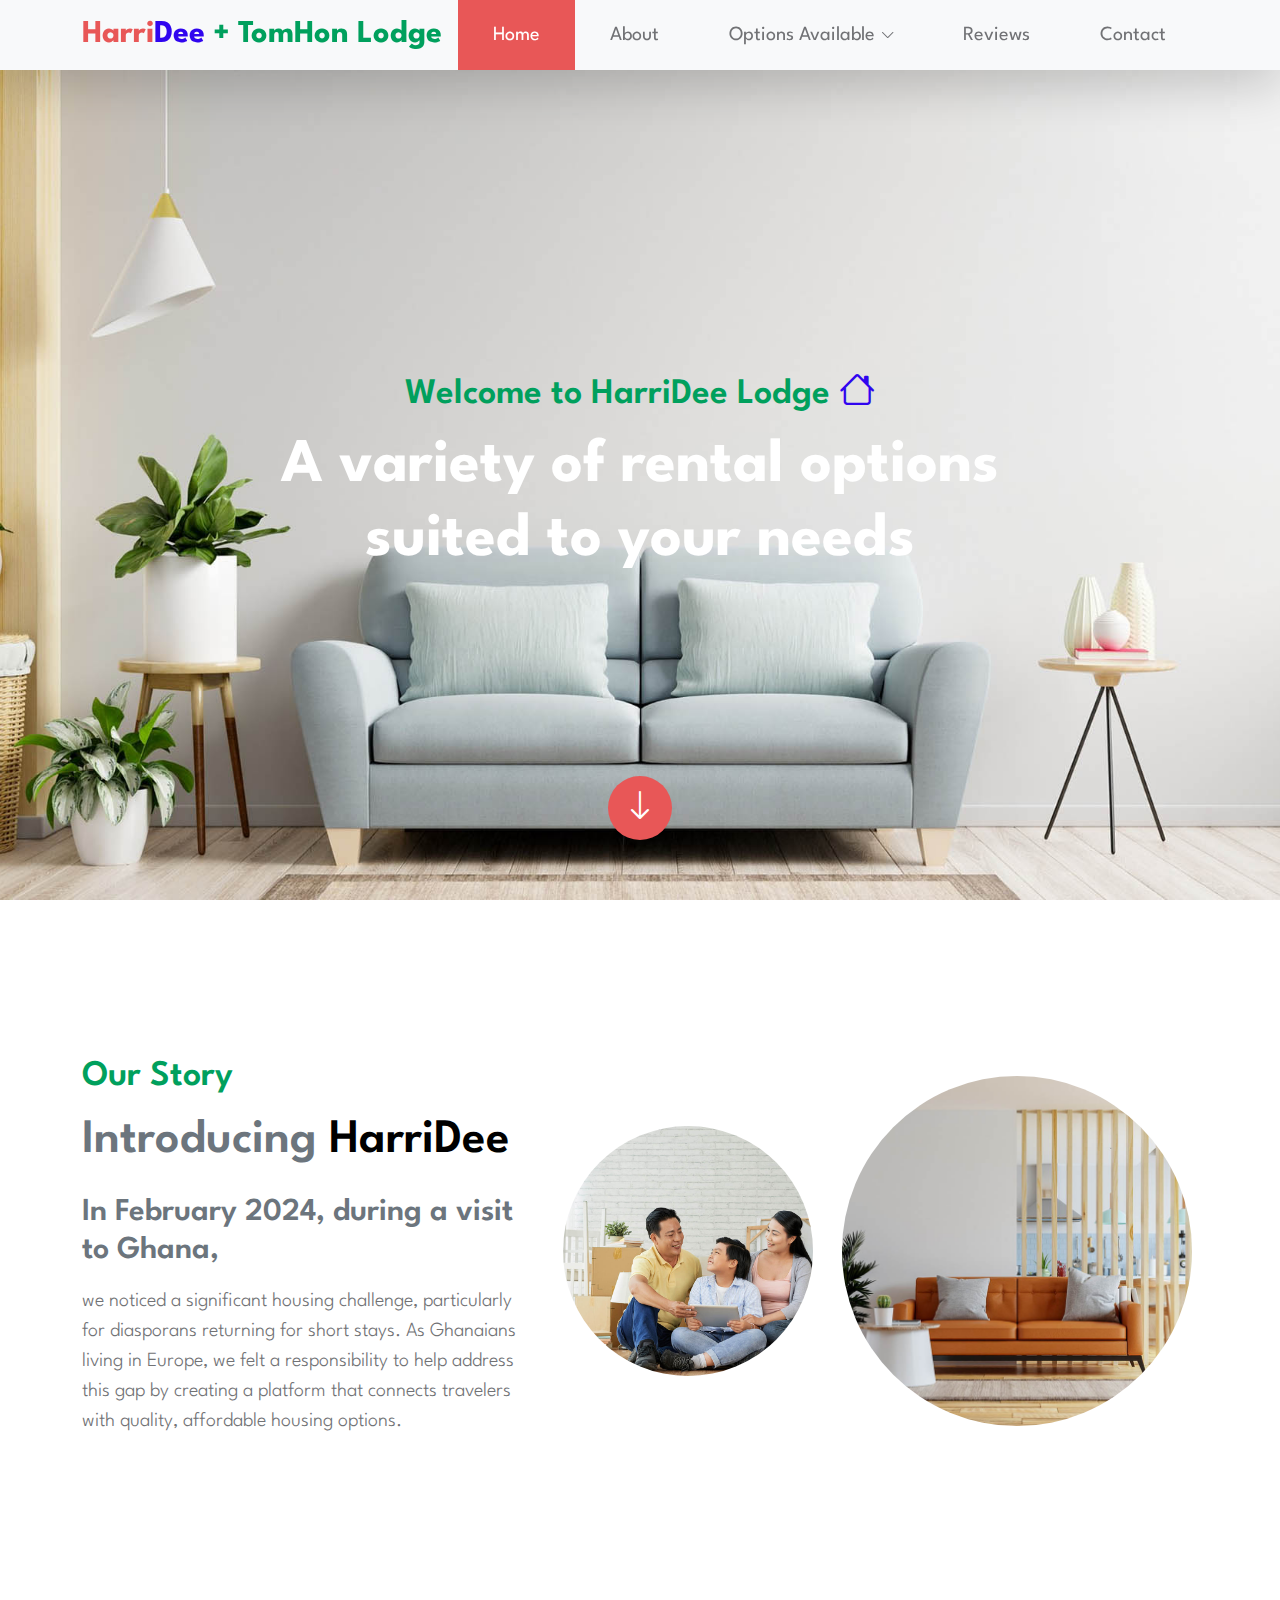
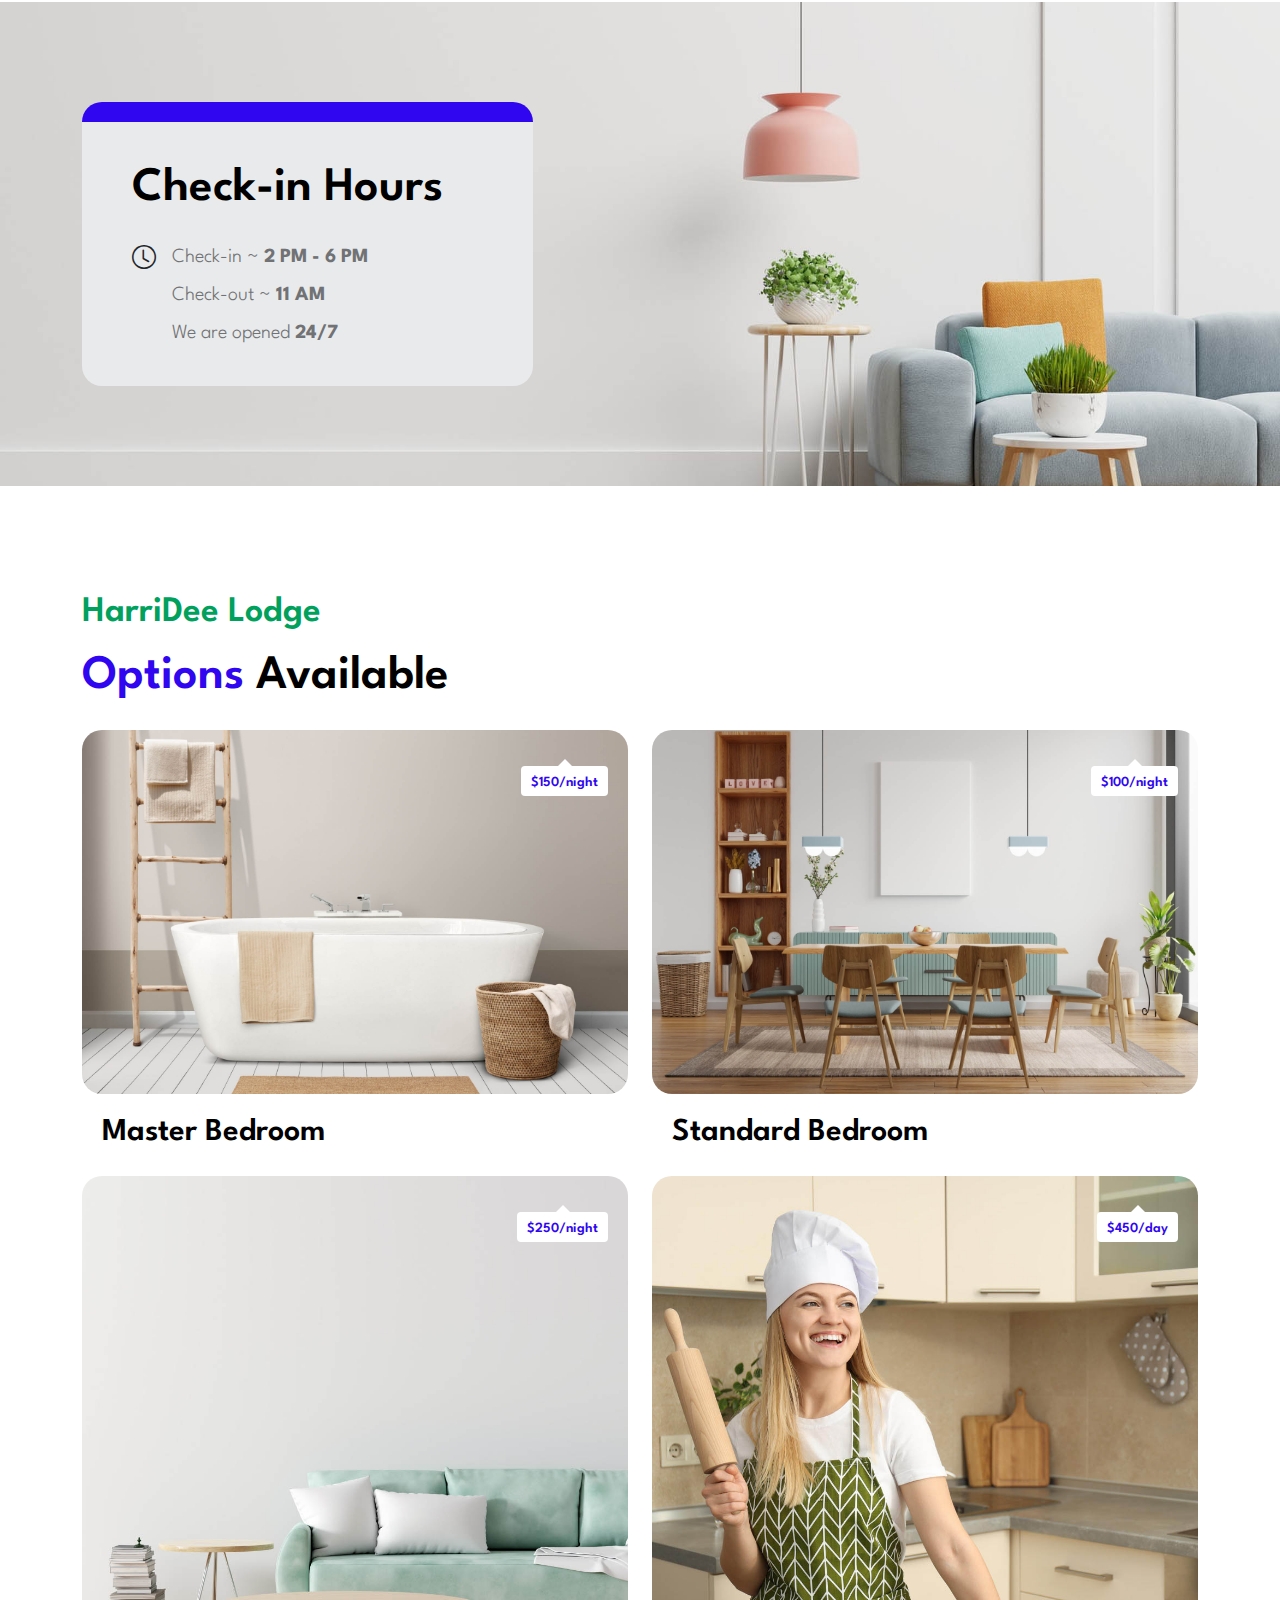
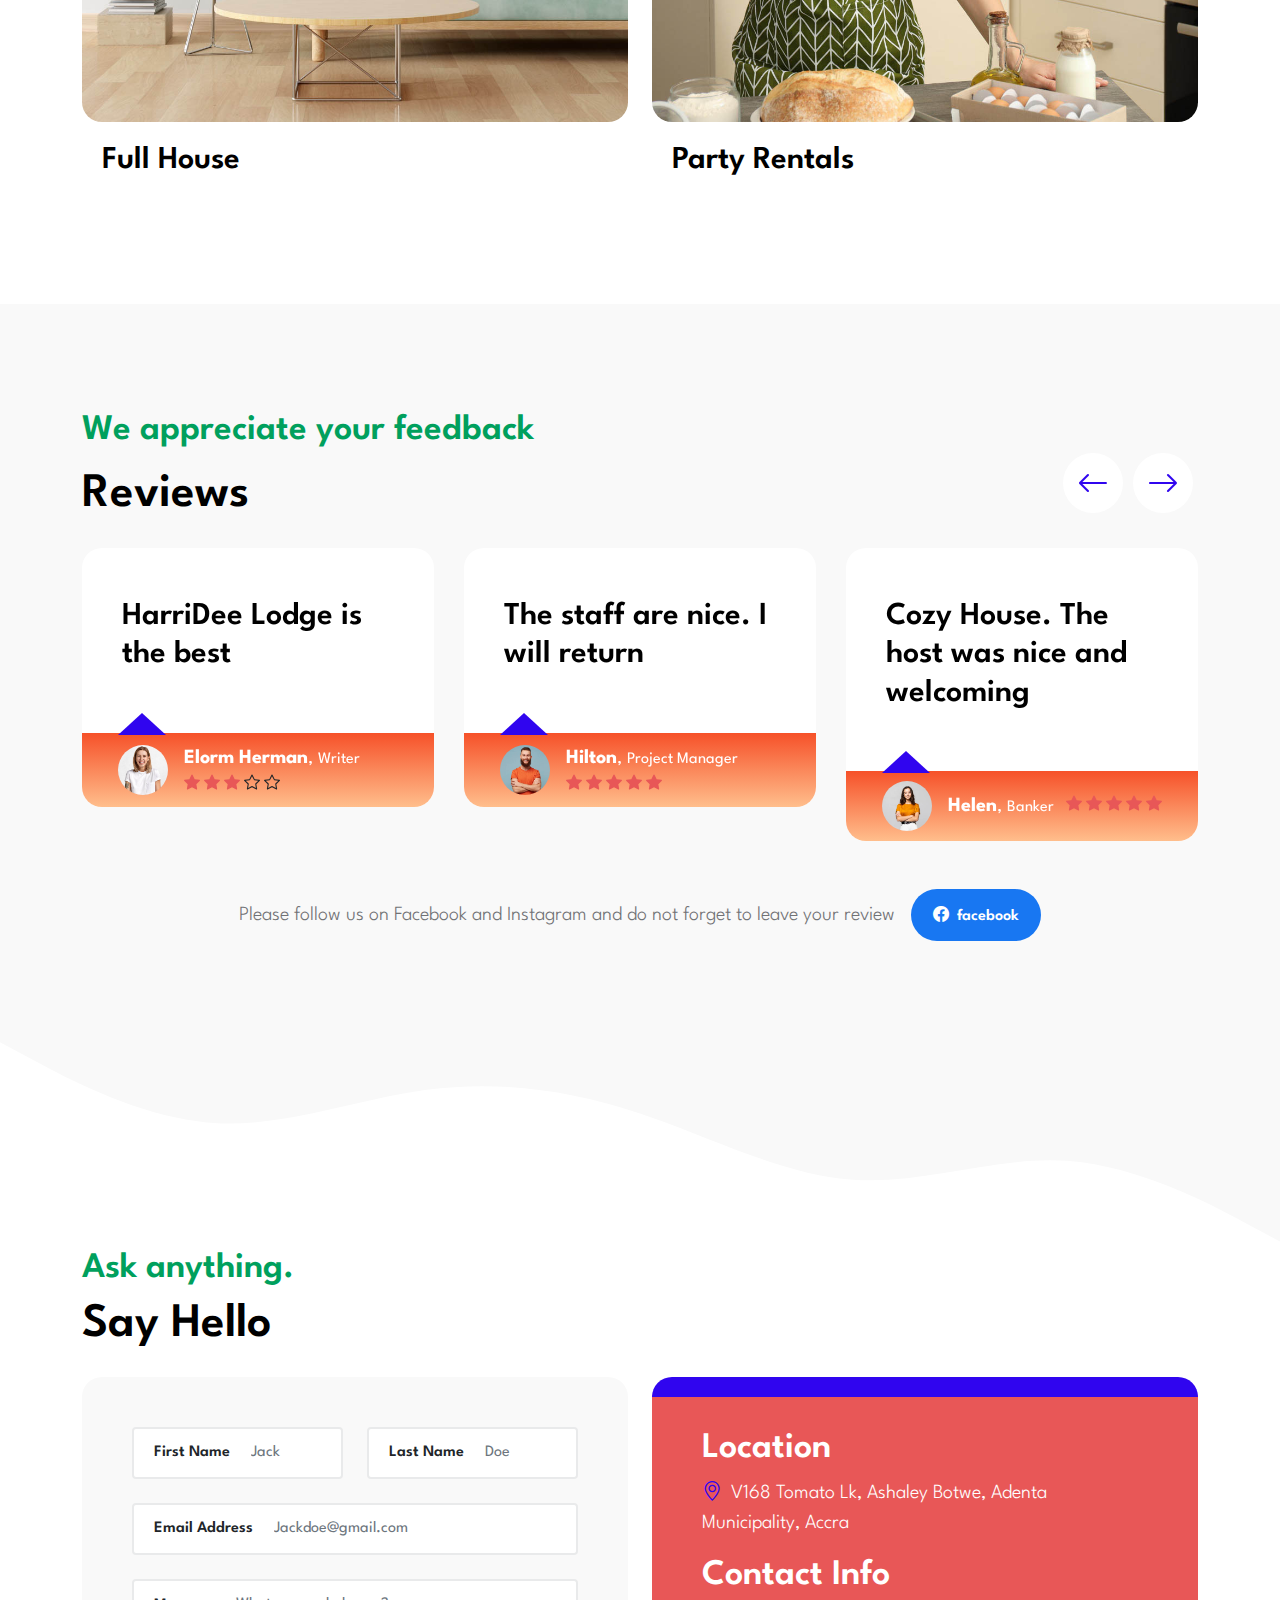
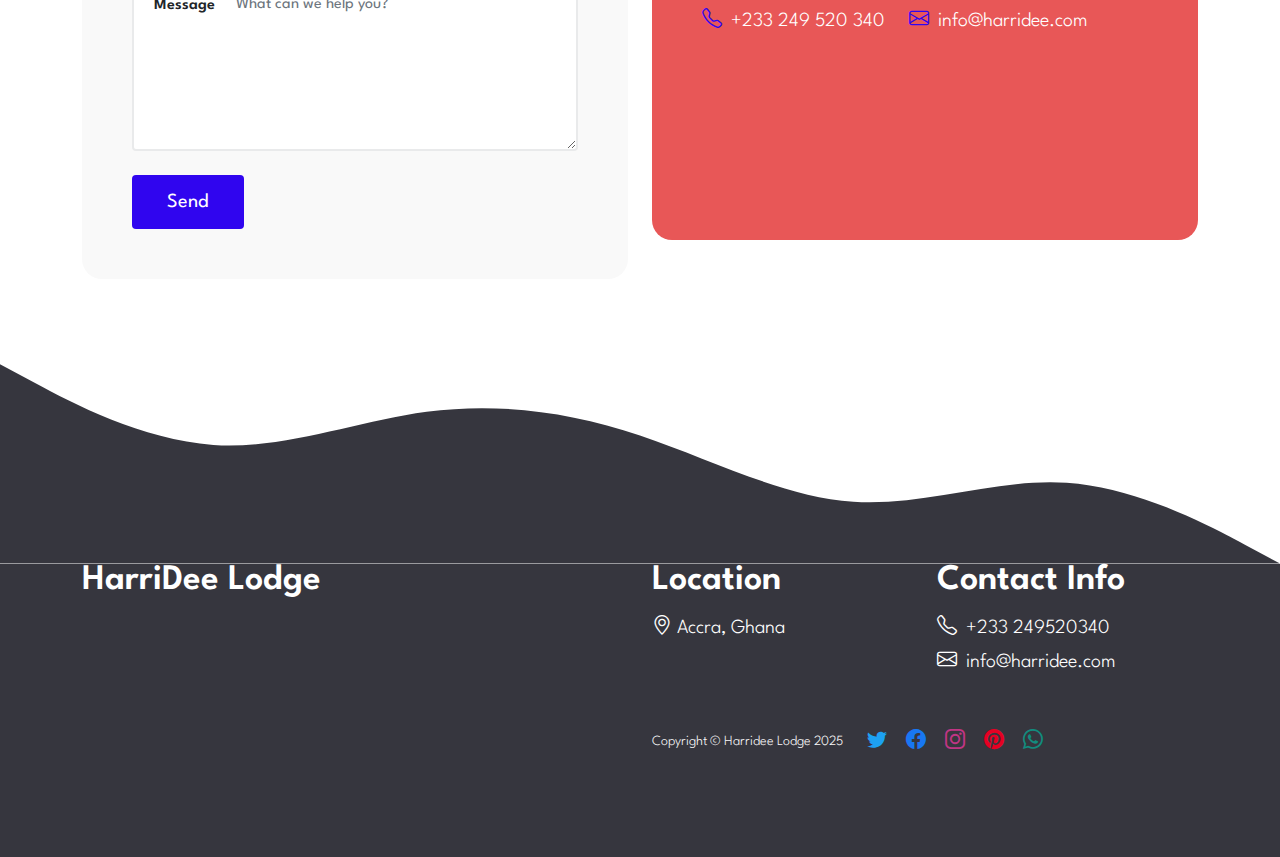
==== commit 8ec22798: "Introduced an image Tag for image pushed to ECR, then Pull image from ECR and deploy to EC2" ====
--- a/index.html
+++ b/index.html
@@ -39,7 +39,7 @@
 
         <nav class="navbar navbar-expand-lg bg-light fixed-top shadow-lg">
             <div class="container">
-                <a class="navbar-brand" href="index.html">Harri<span class="tooplate-red">Dee</span> <span class="tooplate-green">+ TomLee Lodge</span></a>
+                <a class="navbar-brand" href="index.html">Harri<span class="tooplate-red">Dee</span> <span class="tooplate-green">+ TomHon Lodge</span></a>
 
                 <button class="navbar-toggler" type="button" data-bs-toggle="collapse" data-bs-target="#navbarNav" aria-controls="navbarNav" aria-expanded="false" aria-label="Toggle navigation">
                     <span class="navbar-toggler-icon"></span>
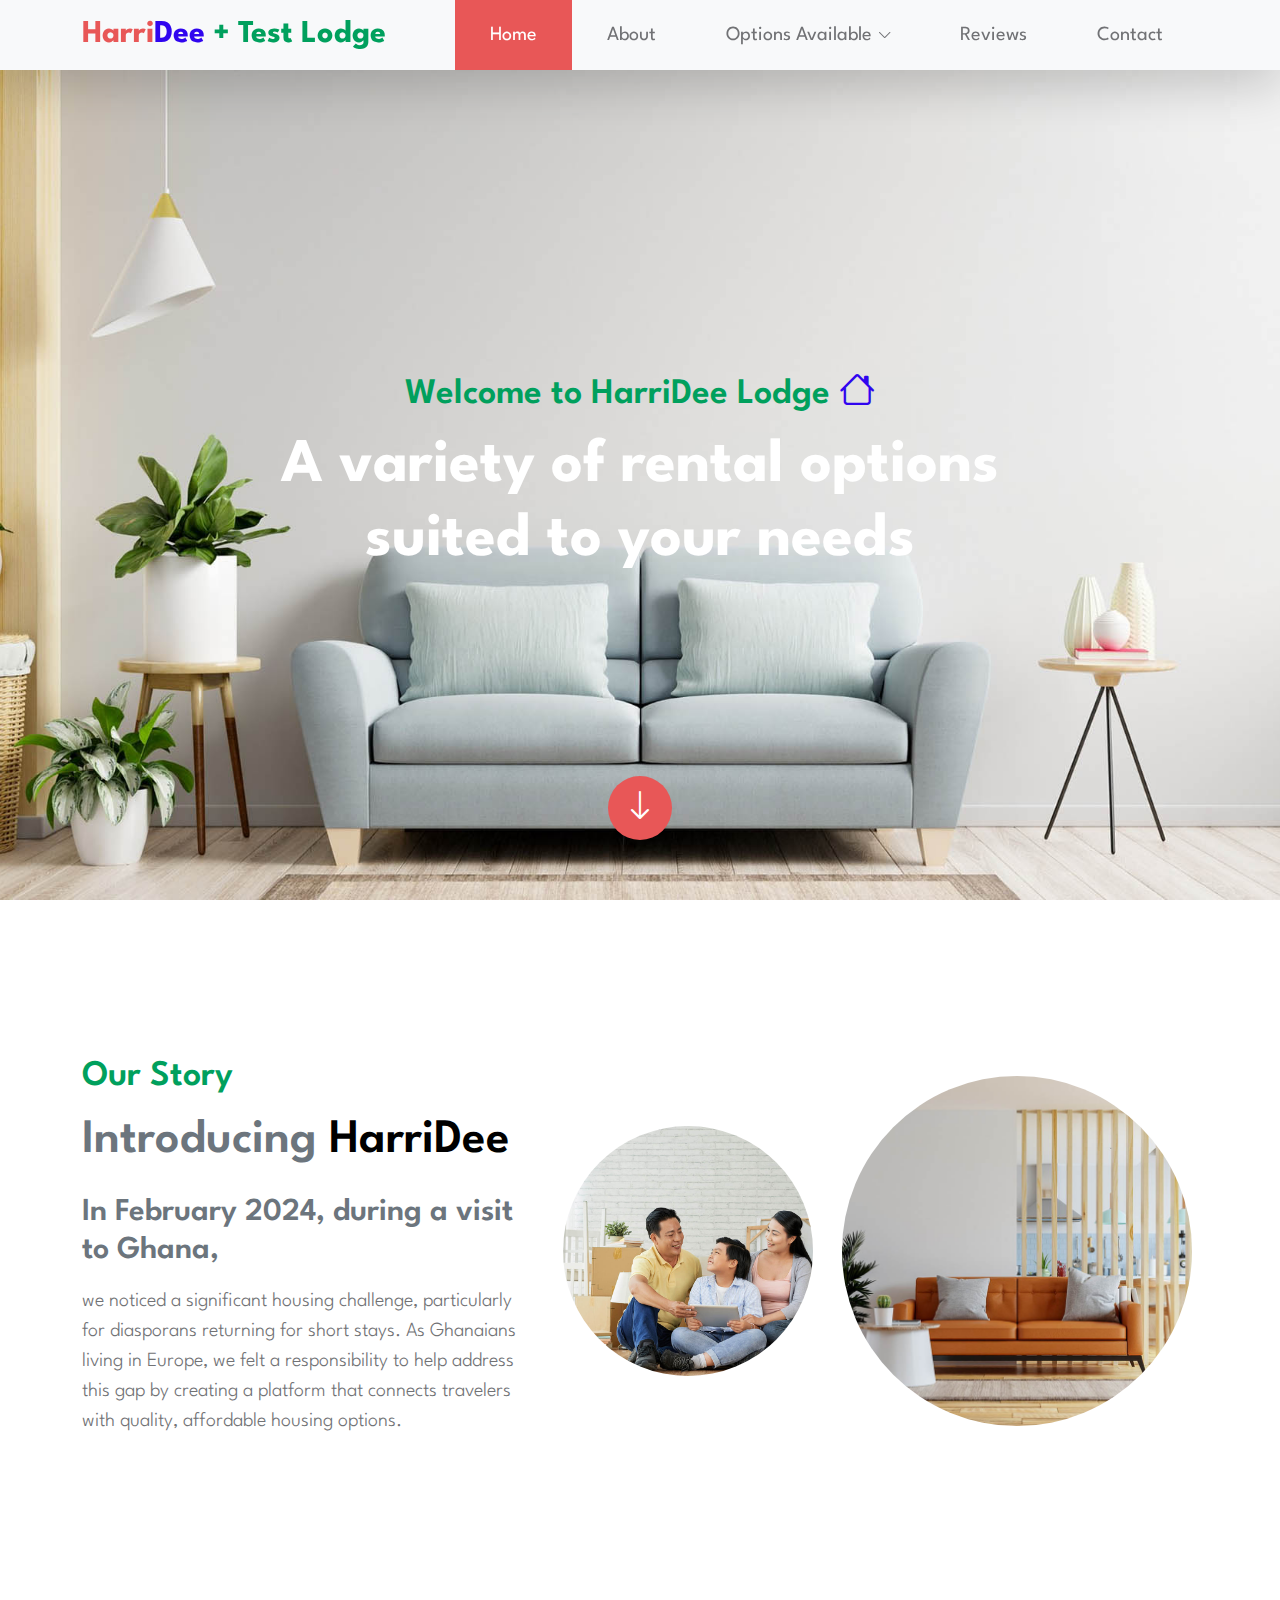
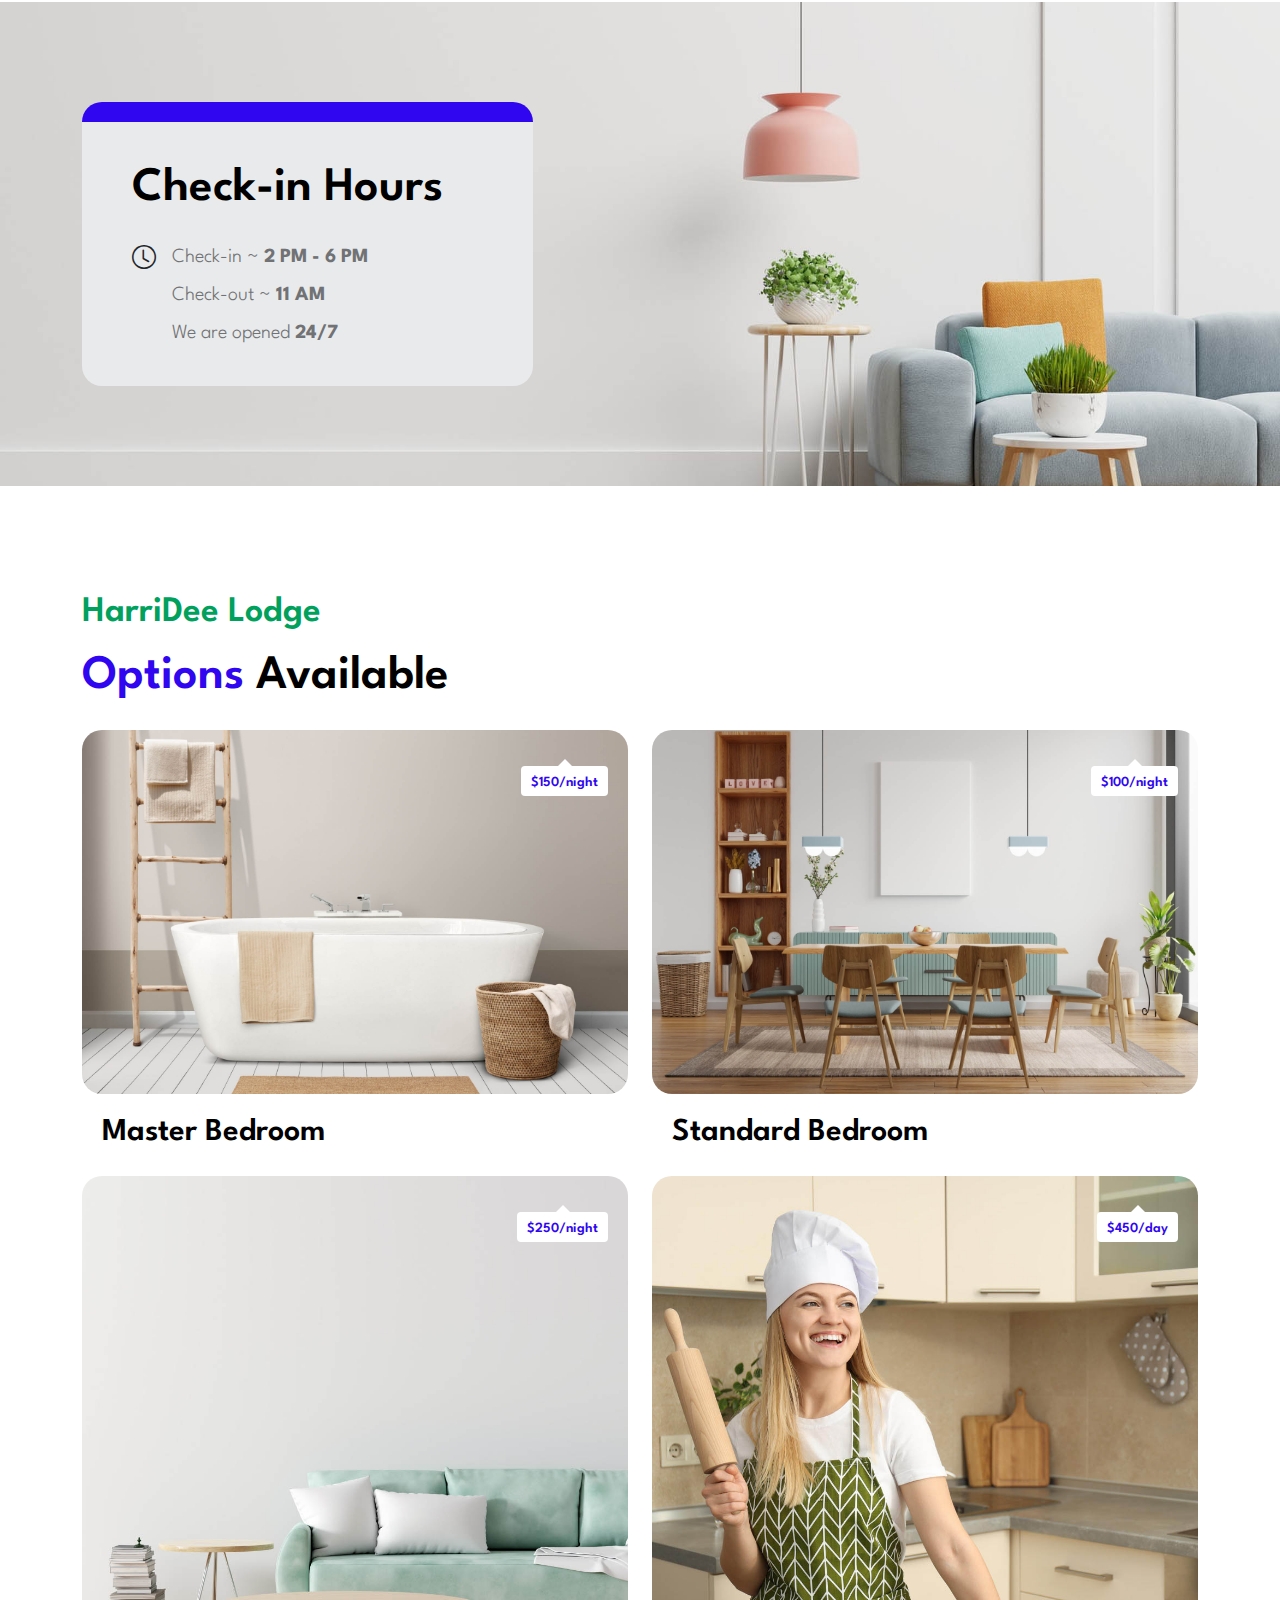
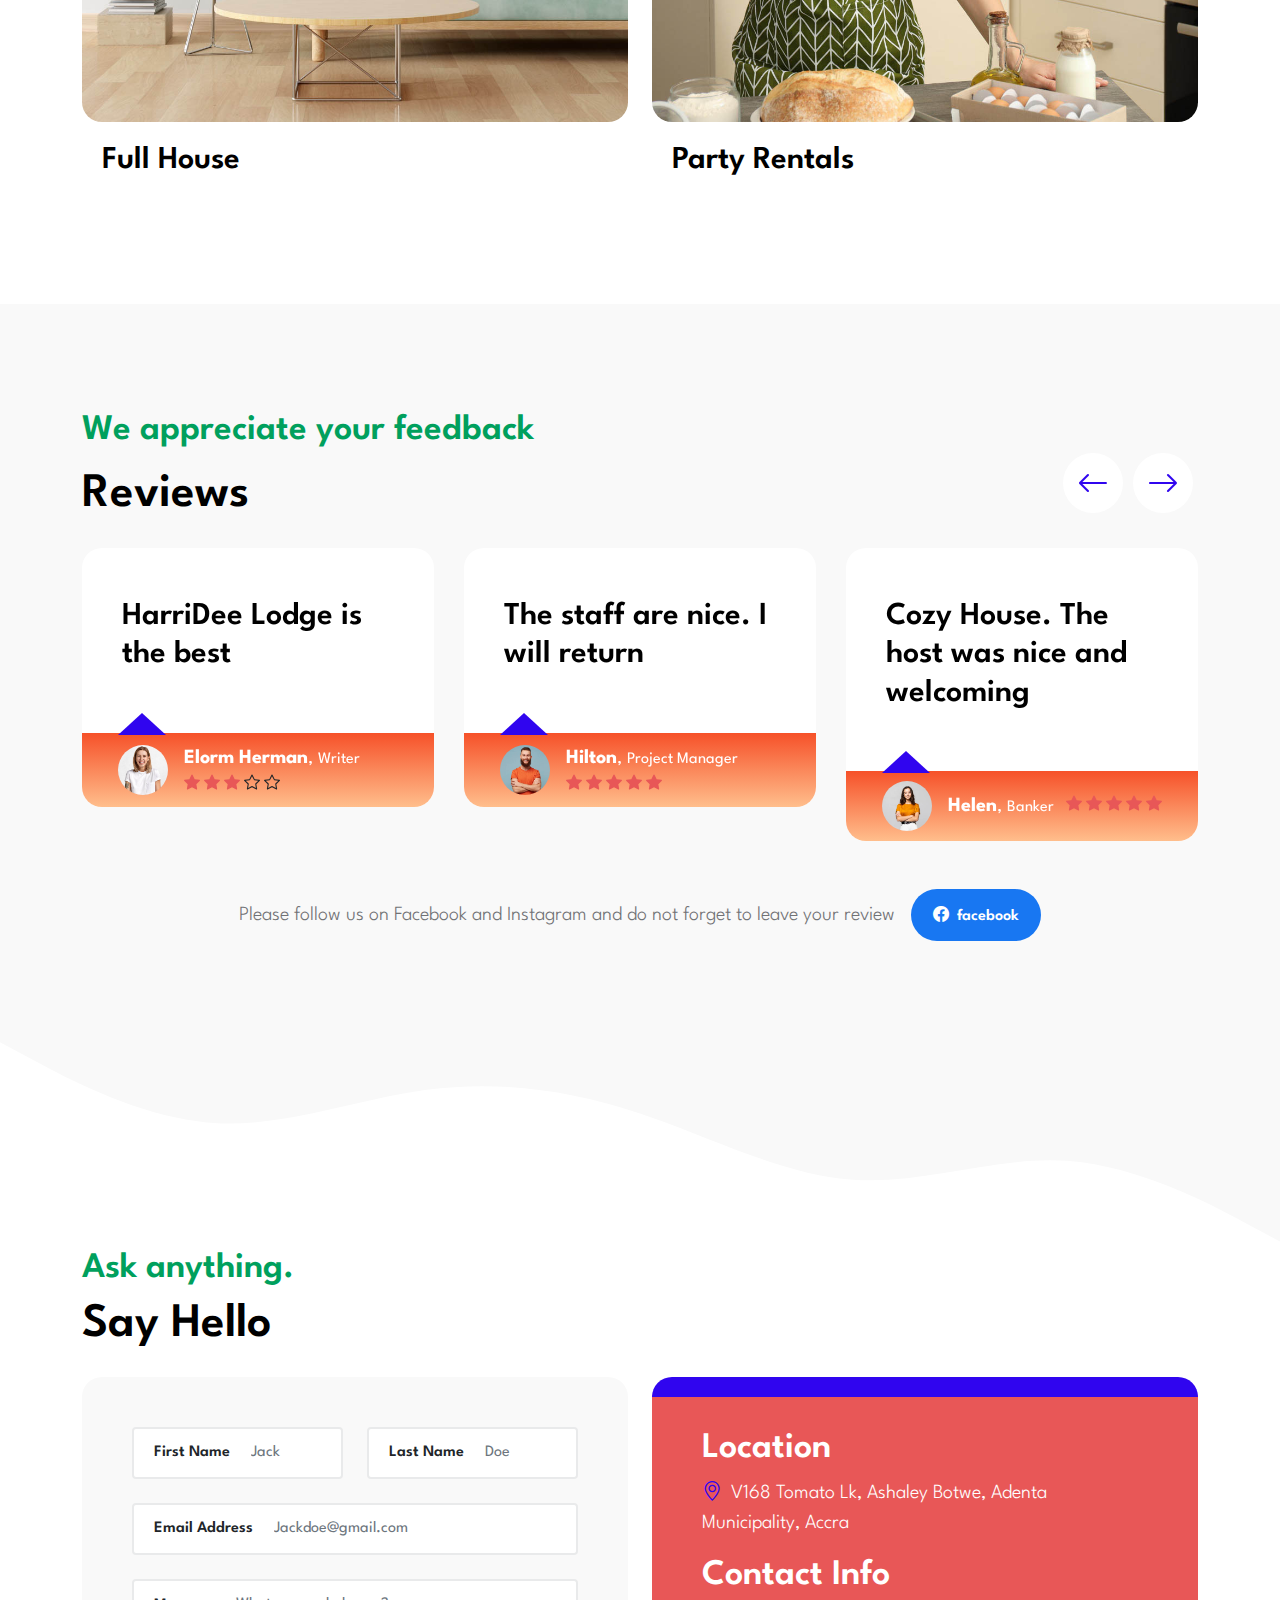
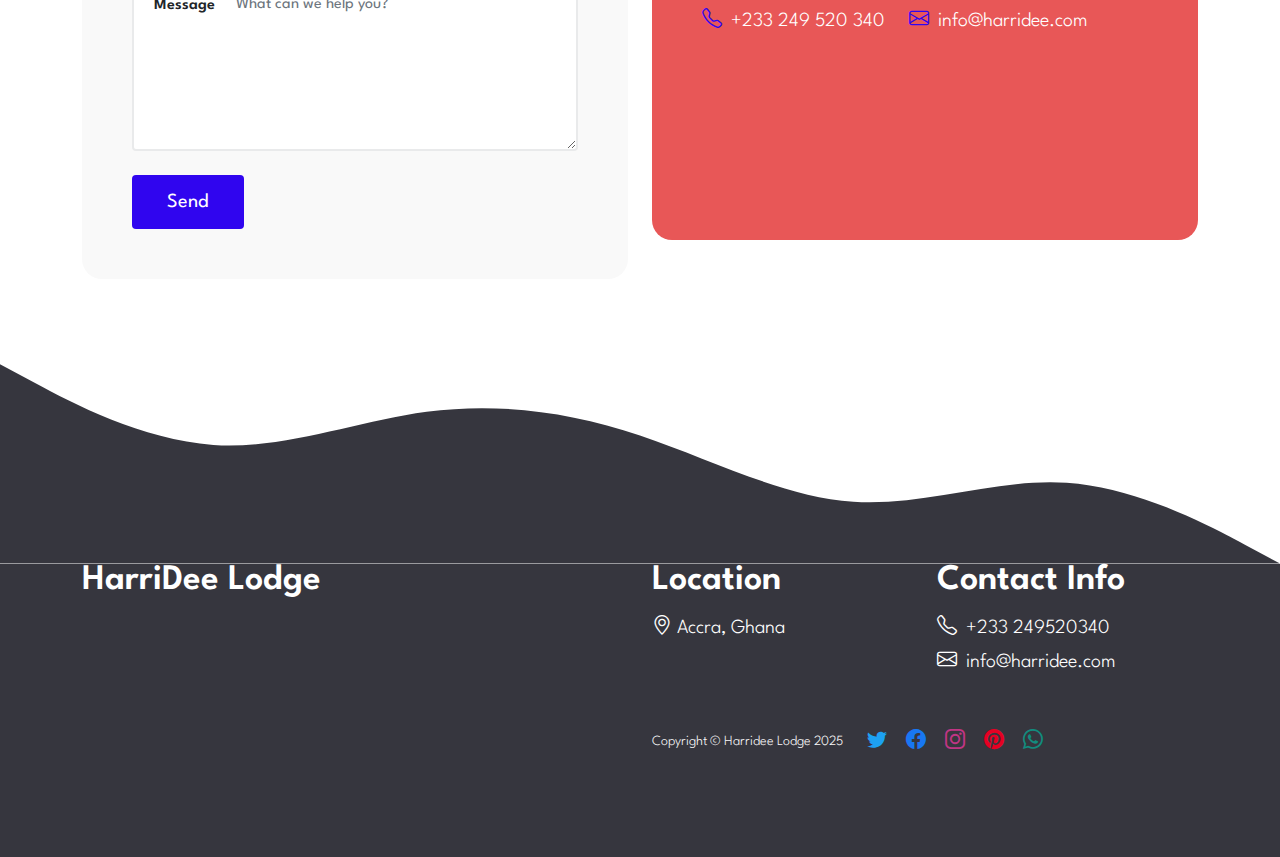
==== commit 247cb1a7: "Introduced an image Tag for image pushed to ECR, then Pull image from ECR and deploy to EC2" ====
--- a/index.html
+++ b/index.html
@@ -39,7 +39,7 @@
 
         <nav class="navbar navbar-expand-lg bg-light fixed-top shadow-lg">
             <div class="container">
-                <a class="navbar-brand" href="index.html">Harri<span class="tooplate-red">Dee</span> <span class="tooplate-green">+ TomHon Lodge</span></a>
+                <a class="navbar-brand" href="index.html">Harri<span class="tooplate-red">Dee</span> <span class="tooplate-green">+ Test Lodge</span></a>
 
                 <button class="navbar-toggler" type="button" data-bs-toggle="collapse" data-bs-target="#navbarNav" aria-controls="navbarNav" aria-expanded="false" aria-label="Toggle navigation">
                     <span class="navbar-toggler-icon"></span>
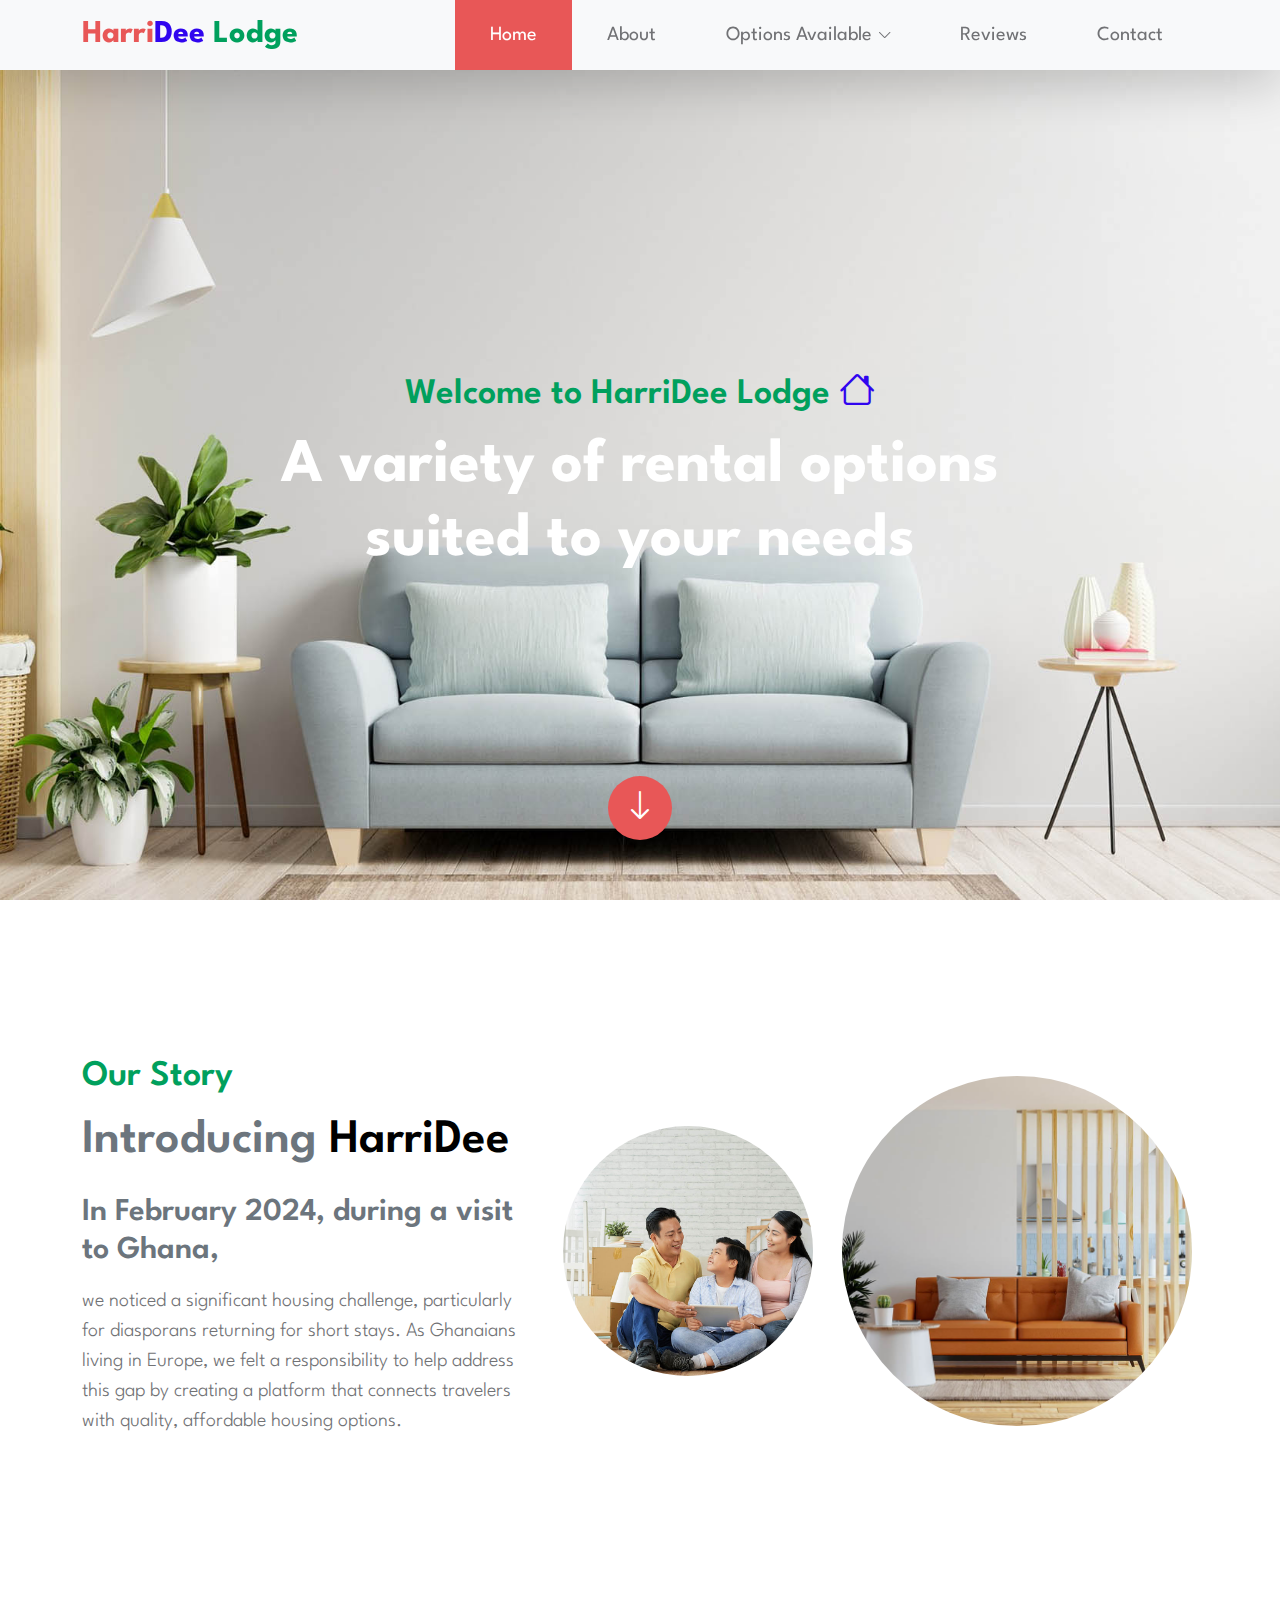
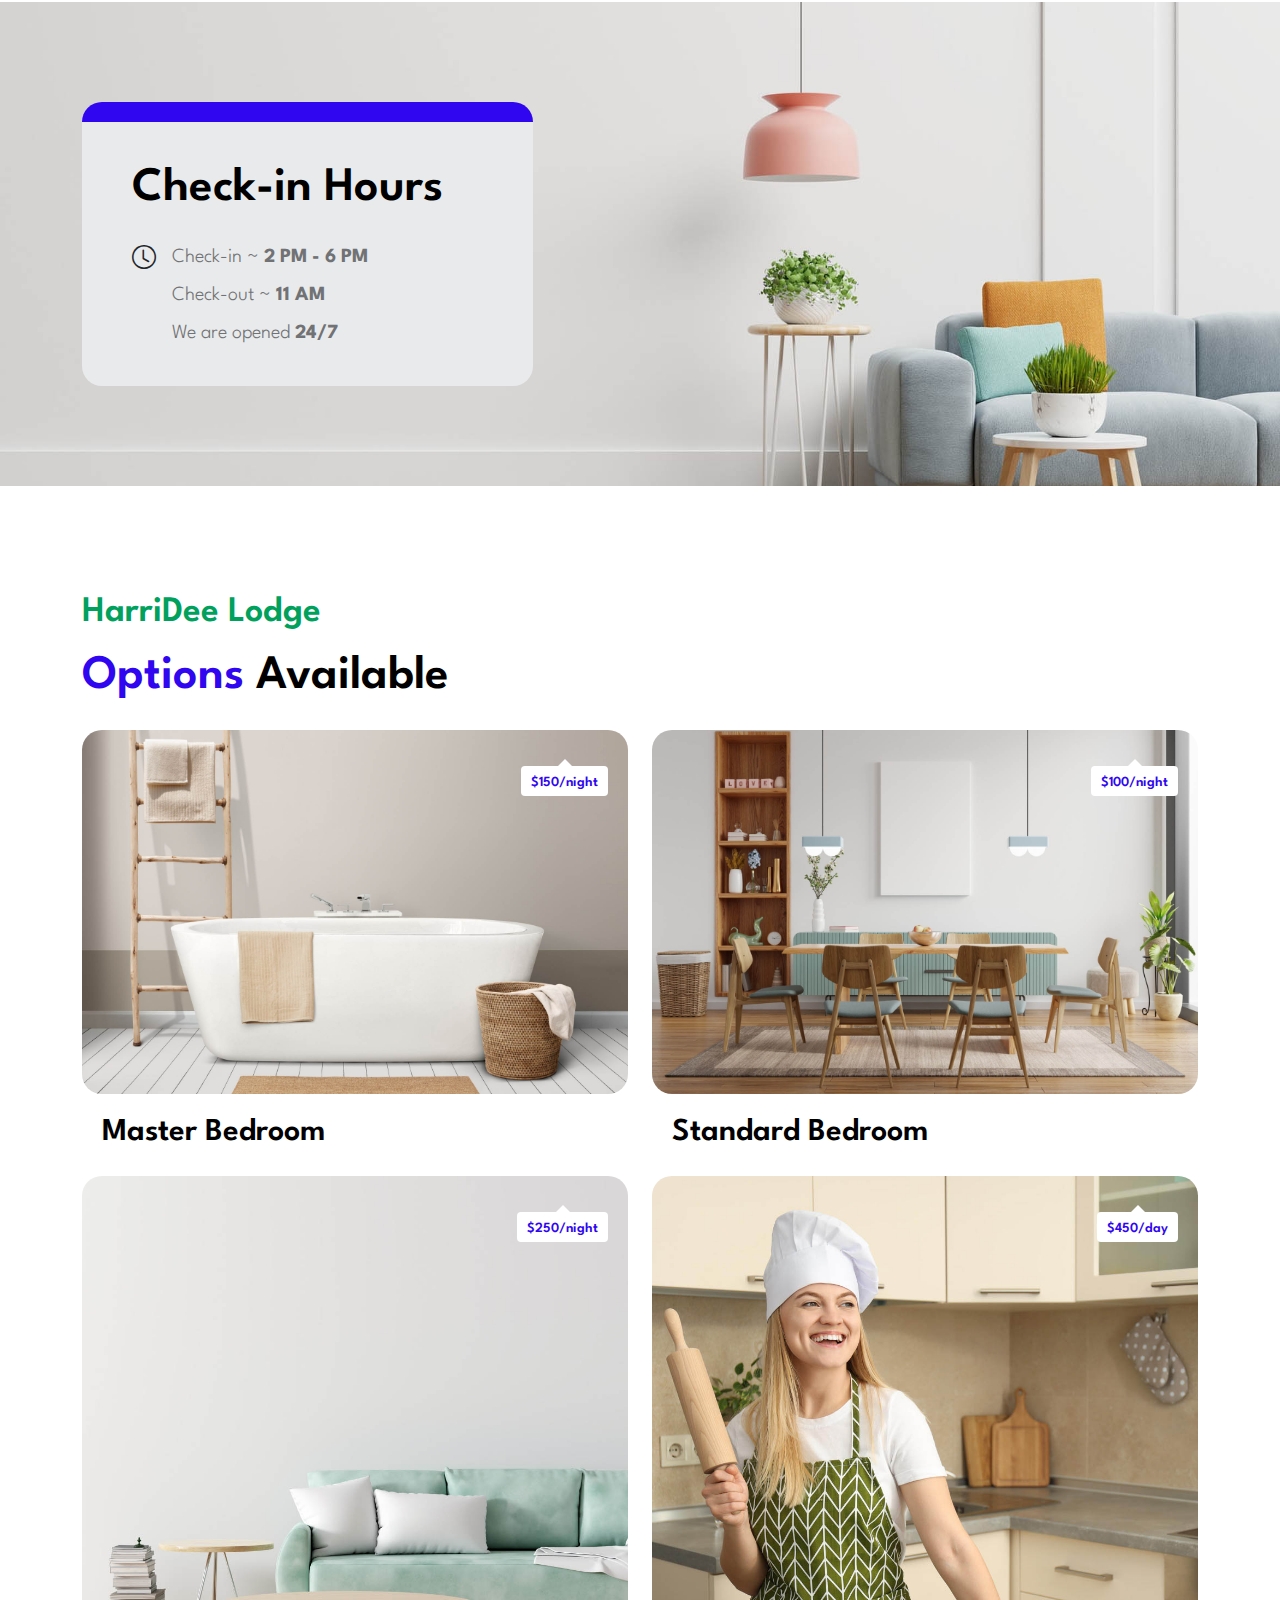
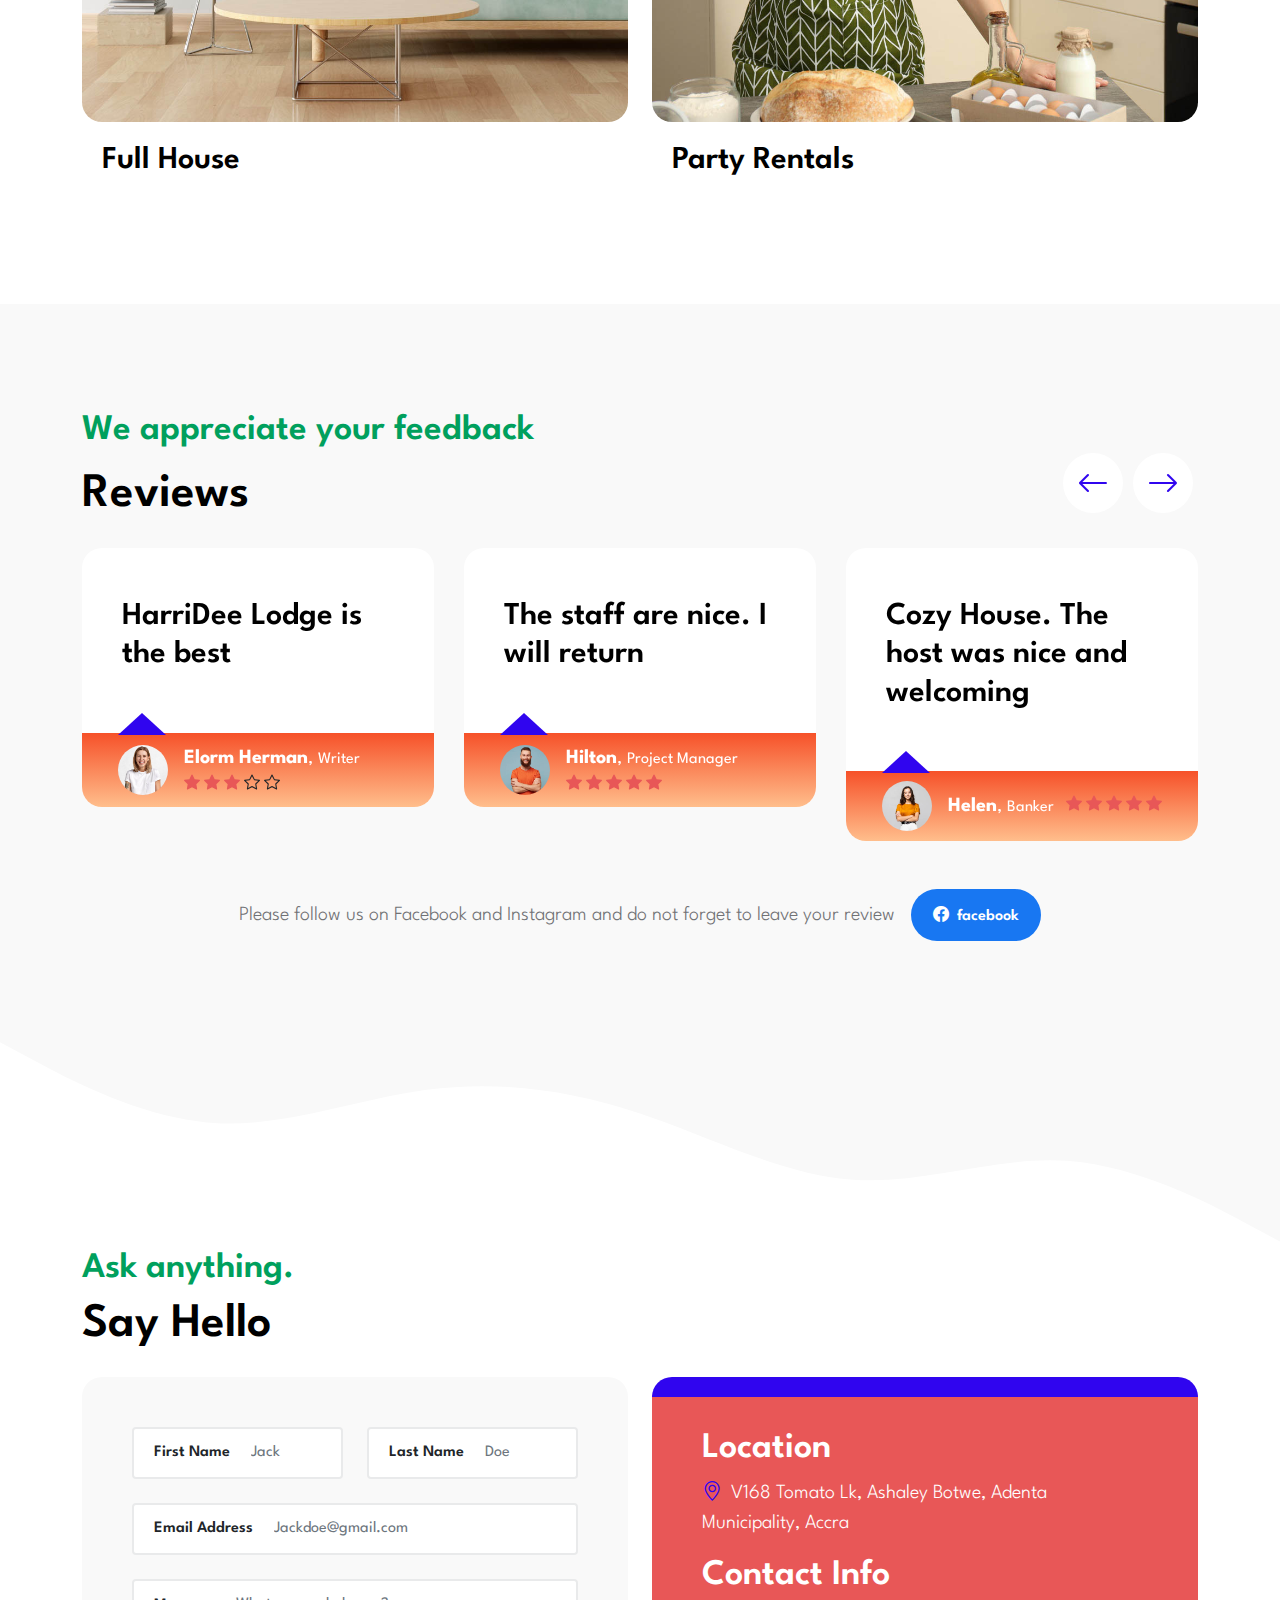
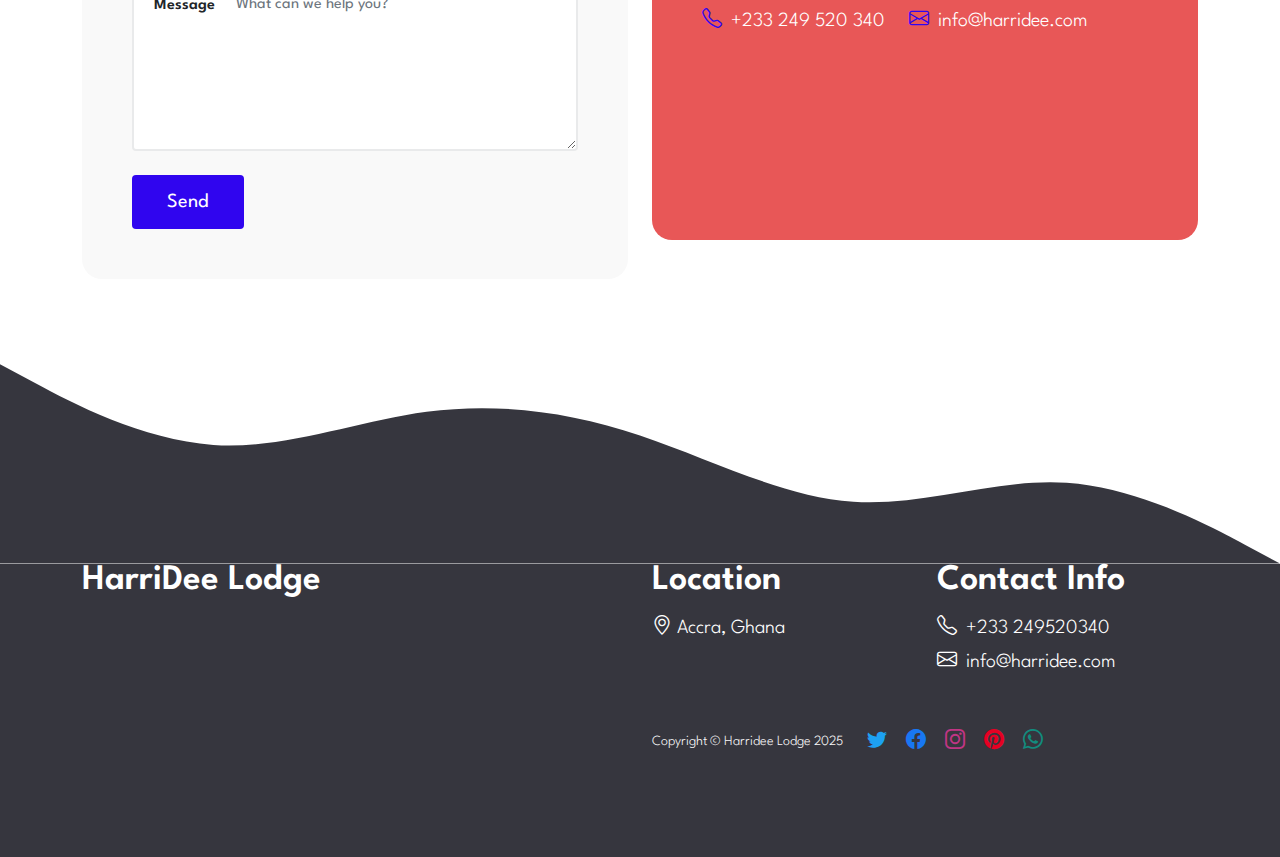
==== commit 75c37577: "test3" ====
--- a/index.html
+++ b/index.html
@@ -39,7 +39,7 @@
 
         <nav class="navbar navbar-expand-lg bg-light fixed-top shadow-lg">
             <div class="container">
-                <a class="navbar-brand" href="index.html">Harri<span class="tooplate-red">Dee</span> <span class="tooplate-green">+ Test Lodge</span></a>
+                <a class="navbar-brand" href="index.html">Harri<span class="tooplate-red">Dee</span> <span class="tooplate-green">Lodge</span></a>
 
                 <button class="navbar-toggler" type="button" data-bs-toggle="collapse" data-bs-target="#navbarNav" aria-controls="navbarNav" aria-expanded="false" aria-label="Toggle navigation">
                     <span class="navbar-toggler-icon"></span>
